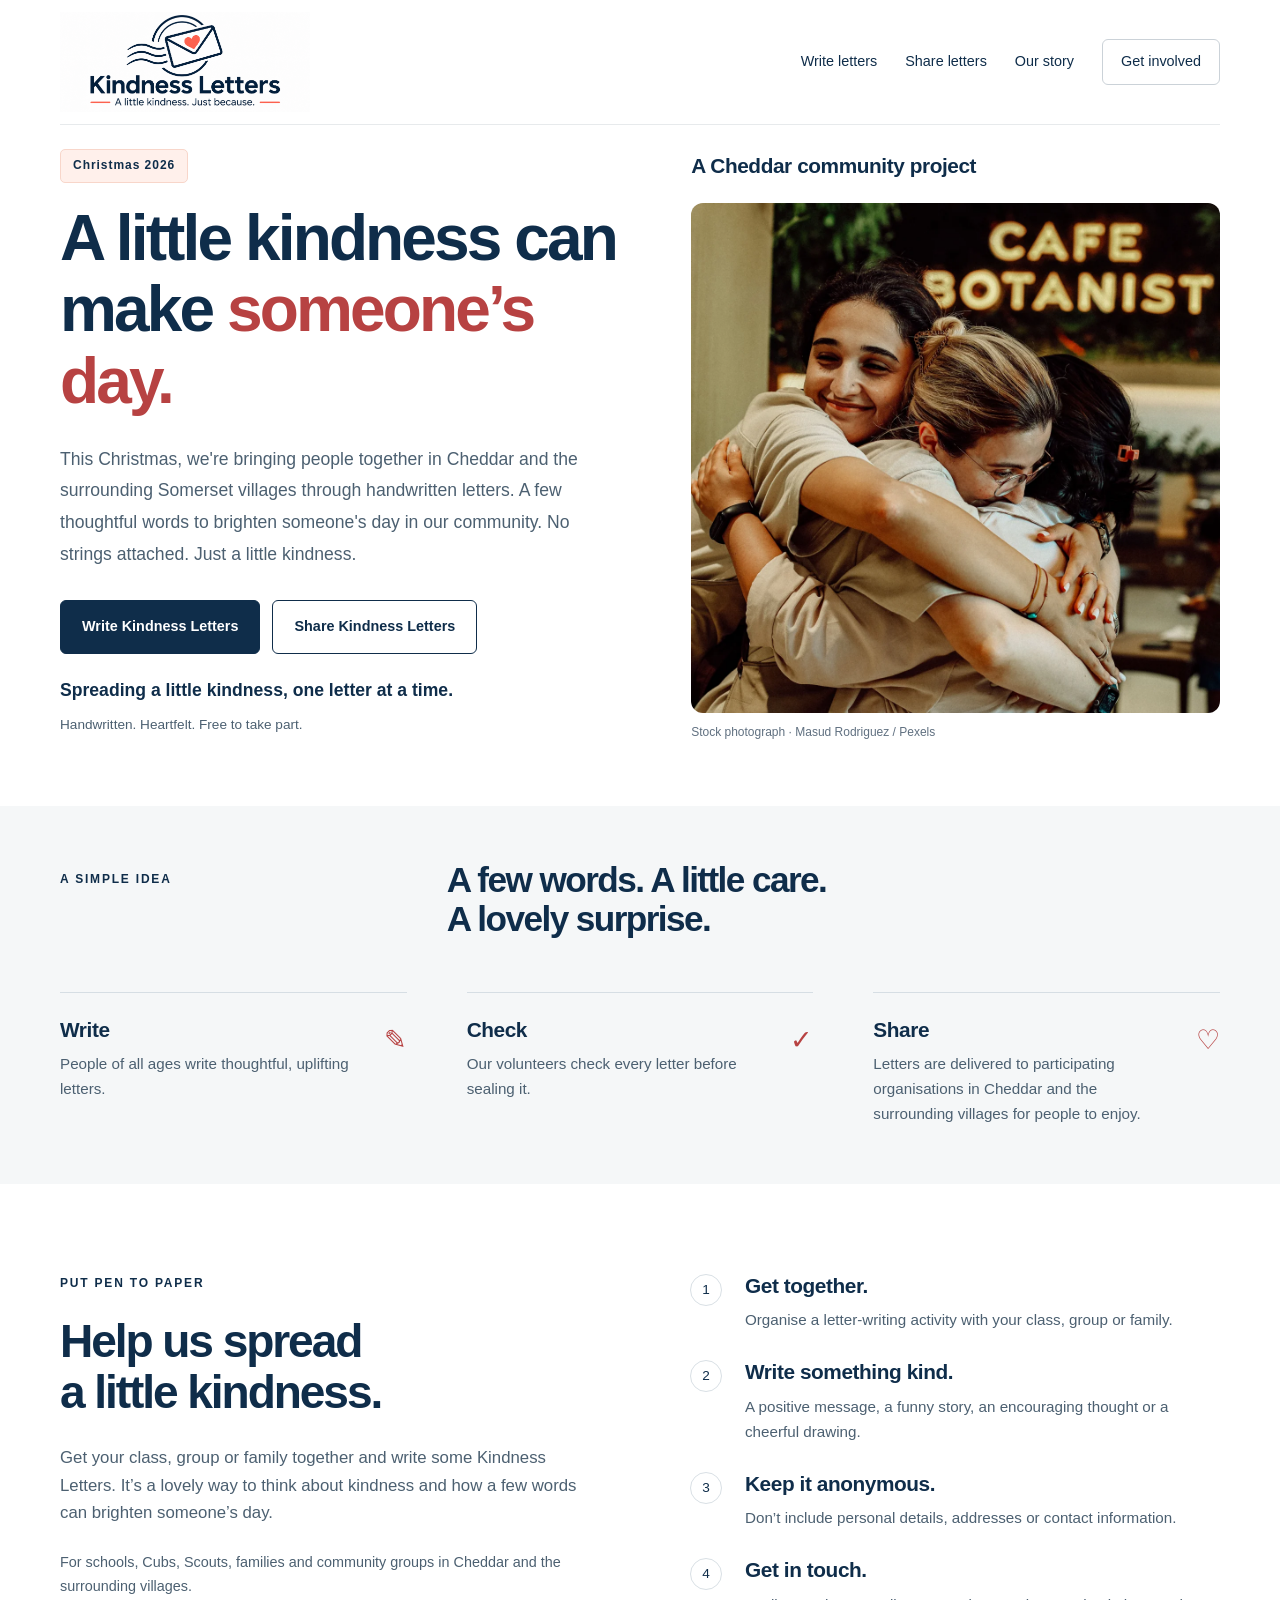
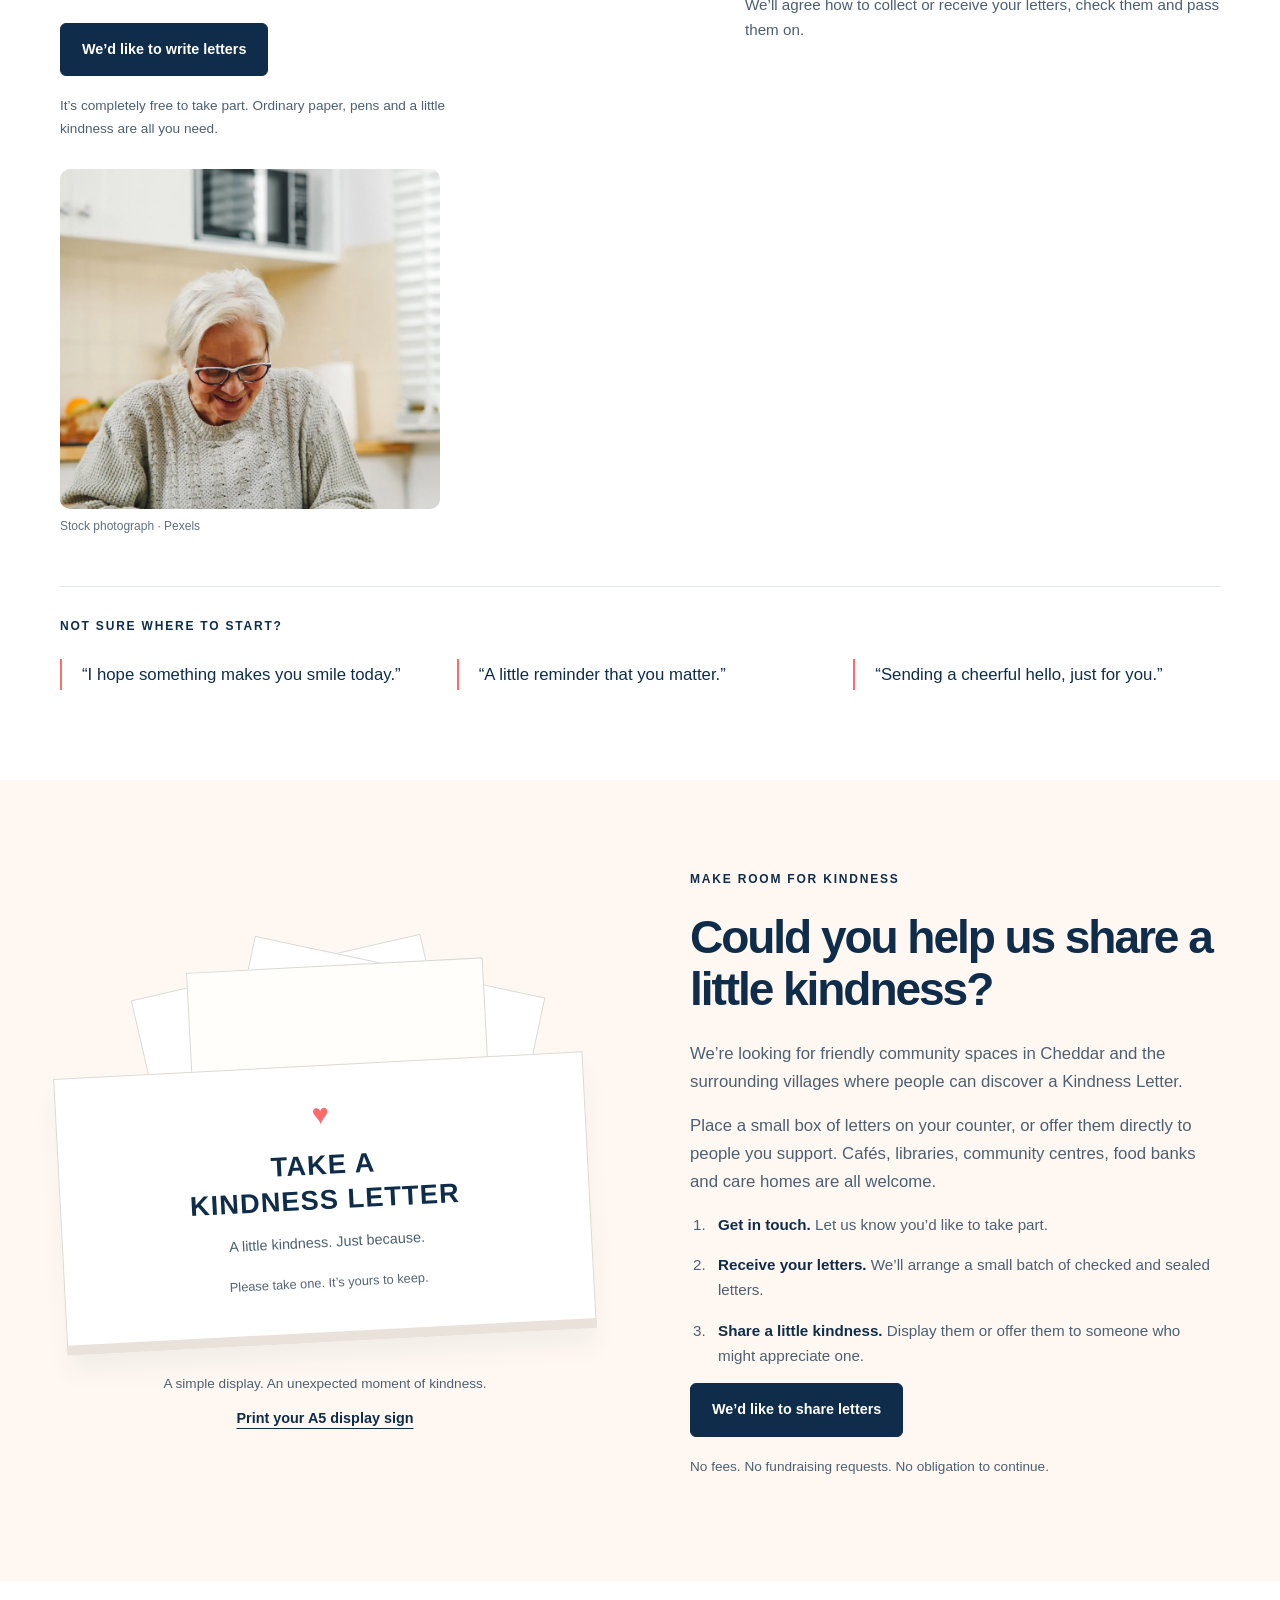
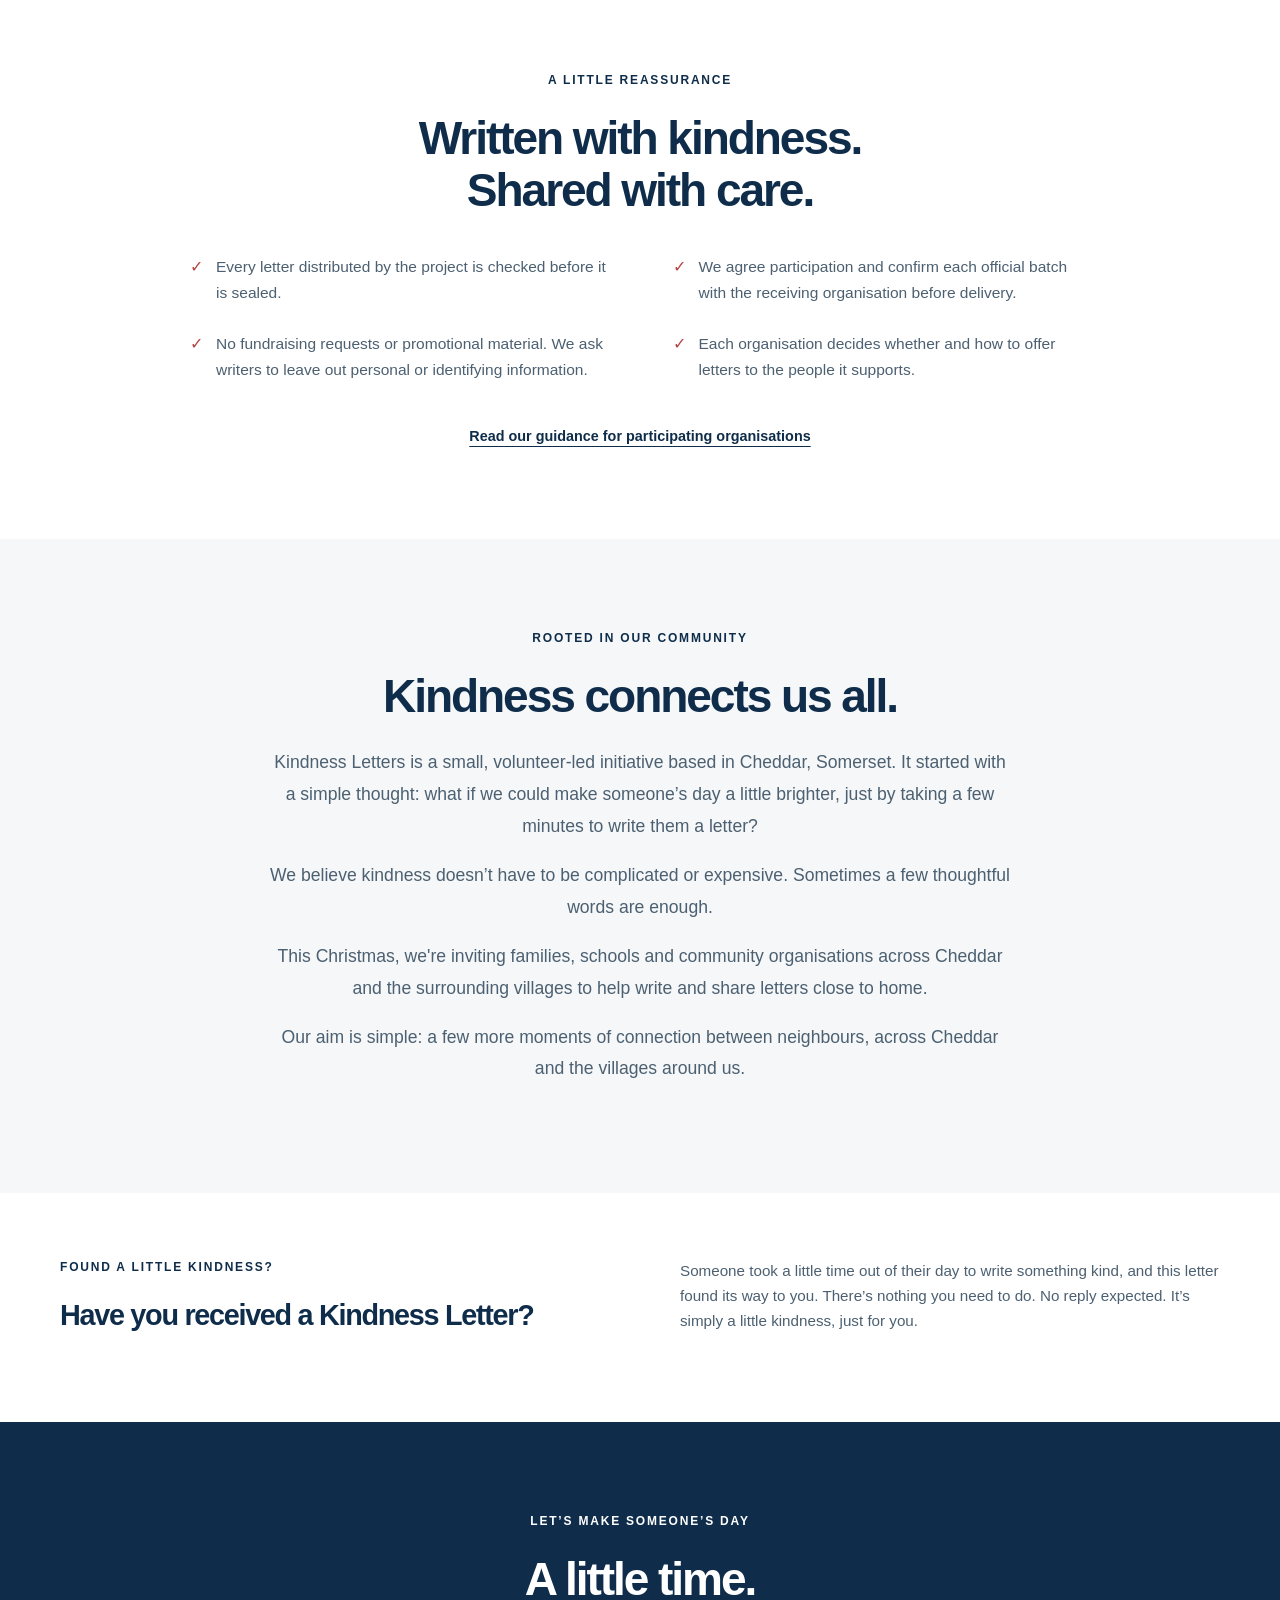
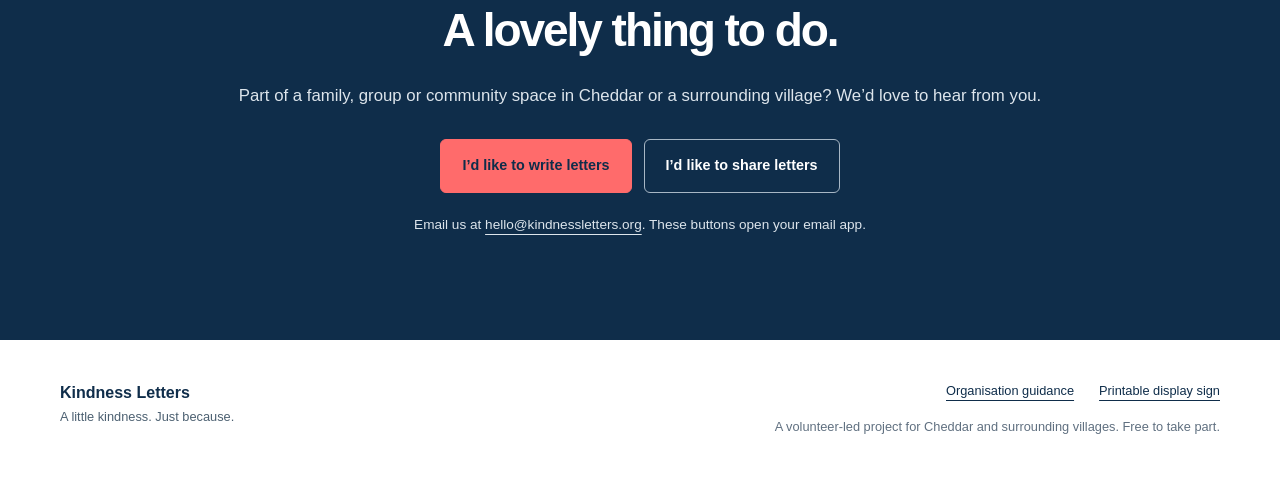
==== site/index.html @ 49fce053 "Use supplied photos and align community label above hero image" ====
<!doctype html><html lang="en-GB"><head><meta charset="utf-8"><meta name="viewport" content="width=device-width, initial-scale=1"><meta name="theme-color" content="#0F2D4A"><link rel="icon" href="assets/favicon.svg" type="image/svg+xml"><link rel="stylesheet" href="styles.css?v=20261121-photos"><script src="config.js?v=20261121-photos" defer></script><script src="app.js?v=20261121-photos" defer></script><title>Kindness Letters — Cheddar &amp; surrounding villages</title><meta name="description" content="A free, volunteer-led project sharing handwritten kindness in Cheddar, Somerset and surrounding villages. Help write or share letters in our community."><link rel="canonical" href="https://kindnessletters.org/"><meta property="og:title" content="Kindness Letters — Cheddar &amp; surrounding villages"><meta property="og:description" content="A little kindness in Cheddar and the surrounding Somerset villages. Help us write and share handwritten letters in our community."><meta property="og:type" content="website"><meta property="og:url" content="https://kindnessletters.org/"><meta name="twitter:card" content="summary"></head><body><a class="skip" href="#main">Skip to content</a><header class="header wrap"><a class="brand" href="index.html" aria-label="Kindness Letters home"><span class="brand-fallback" hidden>Kindness Letters<span>A little kindness. Just because.</span></span><img class="brand-logo" src="assets/kindness-letters-logo.png" width="1983" height="793" alt="Kindness Letters. A little kindness. Just because."></a><nav aria-label="Main navigation"><a href="index.html#write">Write letters</a><a href="index.html#offer">Share letters</a><a href="index.html#about">Our story</a><a class="nav-contact" href="index.html#contact">Get involved</a></nav></header>
<main id="main">
<section class="hero wrap"><div class="hero-labels"><span class="eyebrow campaign">Christmas 2026</span><p class="community-label">A Cheddar community project</p></div><div class="hero-copy"><h1 id="hero-title">A little kindness can make <span>someone’s day.</span></h1><p class="lead" id="hero-intro">This Christmas, we're bringing people together in Cheddar and the surrounding Somerset villages through handwritten letters. A few thoughtful words to brighten someone's day in our community. No strings attached. Just a little kindness.</p><div class="actions"><a class="button" href="#write">Write Kindness Letters</a><a class="button secondary" href="#offer">Share Kindness Letters</a></div><p class="hero-tagline">Spreading a little kindness, one letter at a time.</p><p class="small hero-note">Handwritten. Heartfelt. Free to take part.</p></div><figure class="hero-photo"><img src="assets/friends-hugging.webp" width="4413" height="5673" alt="Two friends sharing a hug outside a café." fetchpriority="high"><figcaption>Stock photograph · Masud Rodriguez / Pexels</figcaption></figure></section>
<section class="how"><div class="wrap"><div class="section-top"><span class="eyebrow">A SIMPLE IDEA</span><h2>A few words. A little care.<br>A lovely surprise.</h2></div><div class="steps"><article><span class="step-icon" aria-hidden="true">✎</span><h3>Write</h3><p>People of all ages write thoughtful, uplifting letters.</p></article><article><span class="step-icon" aria-hidden="true">✓</span><h3>Check</h3><p>Our volunteers check every letter before sealing it.</p></article><article><span class="step-icon" aria-hidden="true">♡</span><h3>Share</h3><p>Letters are delivered to participating organisations in Cheddar and the surrounding villages for people to enjoy.</p></article></div></div></section>
<section id="write" class="wrap split section"><div><span class="eyebrow">PUT PEN TO PAPER</span><h2>Help us spread<br>a little kindness.</h2><p>Get your class, group or family together and write some Kindness Letters. It’s a lovely way to think about kindness and how a few words can brighten someone’s day.</p><p class="audience">For schools, Cubs, Scouts, families and community groups in Cheddar and the surrounding villages.</p><a class="button" data-email="write" href="mailto:hello@kindnessletters.org?subject=We%27d%20like%20to%20write%20Kindness%20Letters">We’d like to write letters</a><p class="small">It’s completely free to take part. Ordinary paper, pens and a little kindness are all you need.</p><figure class="writing-photo"><img src="assets/writing-a-letter.webp" width="4293" height="6440" alt="An older woman smiling as she writes at a table." loading="lazy"><figcaption>Stock photograph · Pexels</figcaption></figure></div><div><ol class="instructions"><li><h3>Get together.</h3><p>Organise a letter-writing activity with your class, group or family.</p></li><li><h3>Write something kind.</h3><p>A positive message, a funny story, an encouraging thought or a cheerful drawing.</p></li><li><h3>Keep it anonymous.</h3><p>Don’t include personal details, addresses or contact information.</p></li><li><h3>Get in touch.</h3><p>We’ll agree how to collect or receive your letters, check them and pass them on.</p></li></ol></div><div class="examples"><span class="eyebrow">NOT SURE WHERE TO START?</span><div><blockquote>“I hope something makes you smile today.”</blockquote><blockquote>“A little reminder that you matter.”</blockquote><blockquote>“Sending a cheerful hello, just for you.”</blockquote></div></div></section>
<section id="offer" class="offer"><div class="wrap split section"><div class="display-scene"><div class="display-letters" aria-hidden="true"><i></i><i></i><i></i></div><div class="display-box"><span class="heart" aria-hidden="true">♥</span><strong>TAKE A<br>KINDNESS LETTER</strong><p>A little kindness. Just because.</p><small>Please take one. It’s yours to keep.</small></div><p class="small">A simple display. An unexpected moment of kindness.</p><a class="text-link" href="display-sign.html">Print your A5 display sign</a></div><div><span class="eyebrow">MAKE ROOM FOR KINDNESS</span><h2>Could you help us share a little kindness?</h2><p>We’re looking for friendly community spaces in Cheddar and the surrounding villages where people can discover a Kindness Letter.</p><p>Place a small box of letters on your counter, or offer them directly to people you support. Cafés, libraries, community centres, food banks and care homes are all welcome.</p><ol class="compact-list"><li><strong>Get in touch.</strong> Let us know you’d like to take part.</li><li><strong>Receive your letters.</strong> We’ll arrange a small batch of checked and sealed letters.</li><li><strong>Share a little kindness.</strong> Display them or offer them to someone who might appreciate one.</li></ol><a class="button" data-email="share" href="mailto:hello@kindnessletters.org?subject=We%27d%20like%20to%20share%20Kindness%20Letters">We’d like to share letters</a><p class="small">No fees. No fundraising requests. No obligation to continue.</p></div></div></section>
<section class="wrap section care"><span class="eyebrow">A LITTLE REASSURANCE</span><h2>Written with kindness.<br>Shared with care.</h2><div class="care-grid"><p>Every letter distributed by the project is checked before it is sealed.</p><p>We agree participation and confirm each official batch with the receiving organisation before delivery.</p><p>No fundraising requests or promotional material. We ask writers to leave out personal or identifying information.</p><p>Each organisation decides whether and how to offer letters to the people it supports.</p></div><a class="text-link" href="guidance.html">Read our guidance for participating organisations</a></section>
<section id="about" class="about"><div class="wrap section about-inner"><span class="eyebrow">ROOTED IN OUR COMMUNITY</span><h2>Kindness connects us all.</h2><p>Kindness Letters is a small, volunteer-led initiative based in Cheddar, Somerset. It started with a simple thought: what if we could make someone’s day a little brighter, just by taking a few minutes to write them a letter?</p><p>We believe kindness doesn’t have to be complicated or expensive. Sometimes a few thoughtful words are enough.</p><p id="about-season">This Christmas, we’re inviting families, schools and community organisations across Cheddar and the surrounding villages to help write and share letters close to home.</p><p>Our aim is simple: a few more moments of connection between neighbours, across Cheddar and the villages around us.</p></div></section>
<section class="wrap recipient" id="received"><div><span class="eyebrow">FOUND A LITTLE KINDNESS?</span><h2>Have you received a Kindness Letter?</h2></div><p>Someone took a little time out of their day to write something kind, and this letter found its way to you. There’s nothing you need to do. No reply expected. It’s simply a little kindness, just for you.</p></section>
<section id="contact" class="contact"><div class="wrap section"><span class="eyebrow">LET’S MAKE SOMEONE’S DAY</span><h2>A little time.<br>A lovely thing to do.</h2><p>Part of a family, group or community space in Cheddar or a surrounding village? We’d love to hear from you.</p><div class="actions"><a class="button coral" data-email="write" href="mailto:hello@kindnessletters.org?subject=We%27d%20like%20to%20write%20Kindness%20Letters">I’d like to write letters</a><a class="button light" data-email="share" href="mailto:hello@kindnessletters.org?subject=We%27d%20like%20to%20share%20Kindness%20Letters">I’d like to share letters</a></div><p id="contact-status" class="small" role="status">Email us at <a href="mailto:hello@kindnessletters.org">hello@kindnessletters.org</a>.</p></div></section>
</main><footer class="wrap footer"><div><strong>Kindness Letters</strong><p>A little kindness. Just because.</p></div><div><a href="guidance.html">Organisation guidance</a><a href="display-sign.html">Printable display sign</a><span>A volunteer-led project for Cheddar and surrounding villages. Free to take part.</span></div></footer></body></html>
---- site/styles.css ----
@font-face{font-family:Local;src:local("Inter")}*{box-sizing:border-box}html{scroll-behavior:smooth;scroll-padding-top:30px}body{margin:0;font-family:Local,Arial,Helvetica,sans-serif;color:#0f2d4a;background:#fff;line-height:1.65}h1,h2,h3,p{margin-top:0}h1,h2,h3{line-height:1.12;letter-spacing:-.045em}h1{font-size:clamp(2.8rem,5vw,4.6rem);font-weight:650;margin-bottom:26px}h1 span{color:#b74242}h2{font-size:clamp(2rem,3.6vw,3rem);font-weight:600;margin-bottom:25px}h3{font-size:1.3rem;letter-spacing:-.02em;margin-bottom:10px}p{color:#4c6071;font-size:1.05rem}a{color:inherit;text-underline-offset:5px}button,a{-webkit-tap-highlight-color:transparent}a:focus-visible,button:focus-visible{outline:3px solid #b74242;outline-offset:5px}.wrap{width:min(1160px,calc(100% - 64px));margin-inline:auto}.header{min-height:88px;display:flex;align-items:center;justify-content:space-between;gap:32px;border-bottom:1px solid #e7eaec}.brand{text-decoration:none}.brand-fallback{font-size:1.5rem;font-weight:750;letter-spacing:-.05em;display:block}.brand-fallback span{display:block;font-size:.75rem;letter-spacing:0;font-weight:400}.brand-logo{width:240px;height:auto;display:block}.brand-logo[hidden],[hidden]{display:none!important}nav{display:flex;align-items:center;gap:28px;font-size:.9rem}nav a{text-decoration:none}nav a:hover{text-decoration:underline}.nav-contact{border:1px solid #cbd2d8;padding:10px 18px;border-radius:6px}.hero{display:grid;grid-template-columns:1.08fr 1fr;gap:60px;padding-block:36px 56px;align-items:center}.eyebrow{display:block;font-size:.75rem;letter-spacing:.15em;font-weight:700;margin-bottom:22px}.campaign{display:inline-block;background:#fff0eb;border:1px solid #f8d6ca;padding:6px 12px;border-radius:5px;letter-spacing:.08em}.lead{font-size:1.1rem;line-height:1.8;max-width:530px}.actions{display:flex;gap:12px;flex-wrap:wrap;margin-top:30px}.button{display:inline-flex;justify-content:center;align-items:center;padding:15px 21px;border:1px solid #0f2d4a;border-radius:6px;background:#0f2d4a;color:white;text-decoration:none;font-size:.9rem;font-weight:600;line-height:1.5;transition:transform .2s,box-shadow .2s}.button:hover{transform:translateY(-2px);box-shadow:0 5px 15px #0f2d4a18}.button.secondary{background:white;color:#0f2d4a}.small{font-size:.85rem;line-height:1.7}.hero-note{margin-top:20px}.hero-art{height:440px;position:relative;background:#fff8f2;border-radius:50% 50% 8px 8px;display:flex;align-items:center;justify-content:center}.paper{position:absolute;z-index:2;top:20px;left:14%;width:75%;padding:36px 30px;background:#fff;transform:rotate(-6deg);box-shadow:0 8px 35px #0f2d4a13;border:1px solid #eee8e3}.paper-label{font-size:.65rem;letter-spacing:.13em;color:#607080}.paper p{color:#0f2d4a;font-size:1.28rem;line-height:1.6;margin:22px 0}.paper small{font-size:.7rem;color:#607080;display:block}.heart{color:#ff6b6b;font-size:1.8rem}.envelope{position:absolute;bottom:42px;left:10%;width:82%;height:190px;background:#f2e1d1;box-shadow:0 14px 30px #0f2d4a13;z-index:3;clip-path:polygon(0 0,50% 42%,100% 0,100% 100%,0 100%);transform:rotate(-6deg);border-radius:3px}.art-caption{position:absolute;bottom:0;font-size:.8rem;color:#657384}.how{background:#f5f7f8;padding:54px 0 58px}.section-top{display:grid;grid-template-columns:1fr 2fr;align-items:start}.section-top .eyebrow{padding-top:10px}.section-top h2{font-size:2.2rem}.steps{display:grid;grid-template-columns:repeat(3,1fr);gap:60px;margin-top:28px}.steps article{border-top:1px solid #d6dee4;padding-top:25px}.step-icon{font-size:1.7rem;display:inline-block;float:right;color:#b74242}.steps p{max-width:290px;font-size:.95rem;margin-bottom:0}.section{padding-block:90px}.split{display:grid;grid-template-columns:1fr 1fr;column-gap:100px;row-gap:50px}.audience{font-size:.9rem;margin:24px 0}.split .small{max-width:400px;margin-top:18px}.instructions{list-style:none;padding:0;margin:0;counter-reset:step}.instructions li{counter-increment:step;position:relative;padding-left:55px;margin:0 0 28px}.instructions li:before{content:counter(step);position:absolute;left:0;top:0;border:1px solid #d9e0e5;width:30px;height:30px;border-radius:50%;text-align:center;font-size:.85rem;line-height:30px}.instructions p{font-size:.95rem}.examples{grid-column:1/-1;border-top:1px solid #e1e6e9;padding-top:30px}.examples>div{display:grid;grid-template-columns:repeat(3,1fr);gap:30px}.examples blockquote{margin:0;padding:2px 20px;border-left:2px solid #ff6b6b;font-size:1.05rem}.offer{background:#fff8f2}.offer .split{align-items:center}.compact-list{padding-left:20px;color:#4c6071;font-size:.95rem}.compact-list li{padding-left:8px;margin-bottom:15px}.compact-list strong{color:#0f2d4a}.display-scene{text-align:center;position:relative;padding-top:90px}.display-letters{position:relative;height:45px;width:85%;margin:auto}.display-letters i{position:absolute;width:66%;height:160px;background:white;border:1px solid #d9d9d6;left:10%;bottom:-60px;transform:rotate(-13deg)}.display-letters i:nth-child(2){left:30%;transform:rotate(12deg)}.display-letters i:nth-child(3){left:20%;transform:rotate(-3deg);background:#fffefa}.display-box{position:relative;z-index:1;background:#fff;border:1px solid #ddd9d3;border-bottom:10px solid #e9e2da;padding:25px 20px 36px;box-shadow:0 18px 25px #0f2d4a0c;transform:rotate(-3deg)}.display-box strong{display:block;letter-spacing:.04em;font-size:1.7rem;line-height:1.3;margin:8px 0 14px}.display-box p{font-size:.9rem}.display-box small{font-size:.8rem;color:#536575}.display-scene>.small{margin:30px auto 10px}.text-link{font-size:.9rem;font-weight:600}.care{text-align:center}.care-grid{text-align:left;display:grid;grid-template-columns:1fr 1fr;gap:10px 65px;max-width:900px;margin:38px auto 25px}.care-grid p{padding-left:26px;position:relative;font-size:.97rem}.care-grid p:before{content:'✓';position:absolute;left:0;color:#b74242}.about{background:#f5f7f8}.about-inner{max-width:740px;text-align:center}.about-inner p{font-size:1.1rem;line-height:1.8}.recipient{display:grid;grid-template-columns:1fr 1fr;gap:80px;padding-block:65px}.recipient h2{font-size:1.8rem}.recipient p{font-size:.95rem}.contact{background:#0f2d4a;color:#fff;text-align:center}.contact p{color:#dde5ec}.contact .actions{justify-content:center}.button.coral{background:#ff6b6b;color:#0f2d4a;border-color:#ff6b6b}.button.light{background:transparent;border-color:#a8b7c5}.contact .small{margin-top:20px}.footer{display:flex;justify-content:space-between;gap:32px;padding-block:40px}.footer p,.footer a,.footer span{font-size:.8rem}.footer>div:last-child{display:flex;flex-wrap:wrap;justify-content:flex-end;gap:12px 25px;max-width:470px}.footer span{width:100%;text-align:right;color:#607080}.skip{position:fixed;top:-100px;left:20px;background:white;padding:15px;z-index:20}.skip:focus{top:10px}.document{max-width:780px;padding-block:65px}.document h1{font-size:3rem}.document h2{font-size:1.6rem;margin-top:35px}.document li{margin-bottom:12px;color:#4c6071}.logo-notice{font-size:.75rem;color:#607080}.recipient-mode .hero-art{display:none}.recipient-mode .hero{grid-template-columns:1fr;max-width:900px;text-align:center}.recipient-mode .hero .lead{max-width:none}.recipient-mode .hero .actions{justify-content:center}@media(max-width:850px){.wrap{width:calc(100% - 40px)}.header{flex-wrap:wrap;padding-block:20px;gap:20px}nav{gap:20px;flex-wrap:wrap}.hero{gap:24px;padding-block:28px 40px;grid-template-columns:1fr}.hero-copy{max-width:650px}.hero-art{height:410px;width:min(460px,100%);margin:15px auto}.split{gap:45px;grid-template-columns:1fr}.section{padding-block:60px}.steps{gap:25px}.section-top{grid-template-columns:1fr}.examples>div{grid-template-columns:1fr;gap:20px}.display-scene{max-width:440px;margin:auto;width:100%;grid-row:2}.recipient{gap:25px;grid-template-columns:1fr}.care-grid{gap:10px 30px}.footer{flex-direction:column}.footer>div:last-child{justify-content:flex-start}.footer span{text-align:left}}@media(max-width:500px){nav{gap:16px;font-size:.82rem}.nav-contact{padding:7px 10px}.brand-fallback{font-size:1.4rem}.header{gap:18px}h1{font-size:2.9rem}.hero{padding-top:24px}.hero-art{height:390px}.paper{padding:26px 22px}.paper p{font-size:1.15rem}.steps{grid-template-columns:1fr;gap:25px}.steps p{max-width:none}.care-grid{grid-template-columns:1fr}.actions{flex-direction:column}.button{width:100%}.section-top h2{font-size:2rem}}@media(prefers-reduced-motion:reduce){html{scroll-behavior:auto}*{transition:none!important}}

/* Photo trial: retain the letter artwork when the external image cannot load. */
.hero-copy>.eyebrow{margin-bottom:16px}.hero-photo{margin:0;min-width:0}.hero-photo img{display:block;width:100%;height:440px;object-fit:cover;object-position:50% 45%;border-radius:12px}.hero-photo figcaption{font-size:.75rem;color:#607080;line-height:1.6;margin-top:10px}.recipient-mode .hero-photo{display:none}@media(max-width:850px){.hero-photo{width:100%;max-width:650px;margin-inline:auto}.hero-photo img{height:auto;aspect-ratio:4/3}}@media(max-width:500px){.header{padding-block:16px}.hero-photo img{aspect-ratio:1/1}}

.header{padding-block:12px}.header .brand-logo{width:250px;max-width:100%;height:auto}.community-heading{margin-bottom:22px;padding-left:16px;border-left:3px solid #ff6b6b}.community-heading p{font-size:clamp(1.4rem,2.4vw,1.85rem);line-height:1.25;letter-spacing:-.025em;font-weight:700;color:#0f2d4a;margin-bottom:6px}.community-heading span{display:block;font-size:1rem;line-height:1.5;color:#4c6071}.hero-tagline{font-size:1.1rem;font-weight:600;color:#0f2d4a;margin:22px 0 0}.hero-tagline+.hero-note{margin-top:8px}.hero{padding-top:24px}.sign .brand-logo{height:auto}@media(max-width:500px){.header .brand-logo{width:220px}.community-heading{margin-bottom:18px}}

/* Shared label row aligns the campaign and community label; content starts together. */
.hero{grid-template-columns:1.08fr 1fr;align-items:start;column-gap:60px;row-gap:20px}
.hero-labels{grid-column:1/-1;display:grid;grid-template-columns:1.08fr 1fr;column-gap:60px;align-items:center}
.hero-labels .campaign{justify-self:start;margin:0}
.community-label{margin:0;color:#0f2d4a;font-size:1.3rem;line-height:1.4;font-weight:650;letter-spacing:-.02em}
.hero-photo{width:100%;margin:0;max-width:none}
.hero-photo img{height:510px;object-fit:cover;object-position:50% 40%}
.writing-photo{margin:28px 0 0;max-width:380px}
.writing-photo img{display:block;width:100%;height:340px;object-fit:cover;object-position:50% 55%;border-radius:10px}
.writing-photo figcaption{font-size:.75rem;line-height:1.6;color:#607080;margin-top:8px}
.recipient-mode .hero-labels{display:block}.recipient-mode .hero-photo{display:none}
@media(max-width:850px){.hero{grid-template-columns:1fr;gap:24px}.hero-labels{display:flex;flex-wrap:wrap;justify-content:space-between;gap:14px}.community-label{font-size:1.1rem}.hero-photo img{height:auto;max-height:560px;aspect-ratio:4/3;object-position:50% 40%}.writing-photo{max-width:480px}.writing-photo img{height:360px}}
@media(max-width:500px){.hero-photo img{aspect-ratio:1/1}.hero-labels{gap:12px}.writing-photo img{height:320px}}
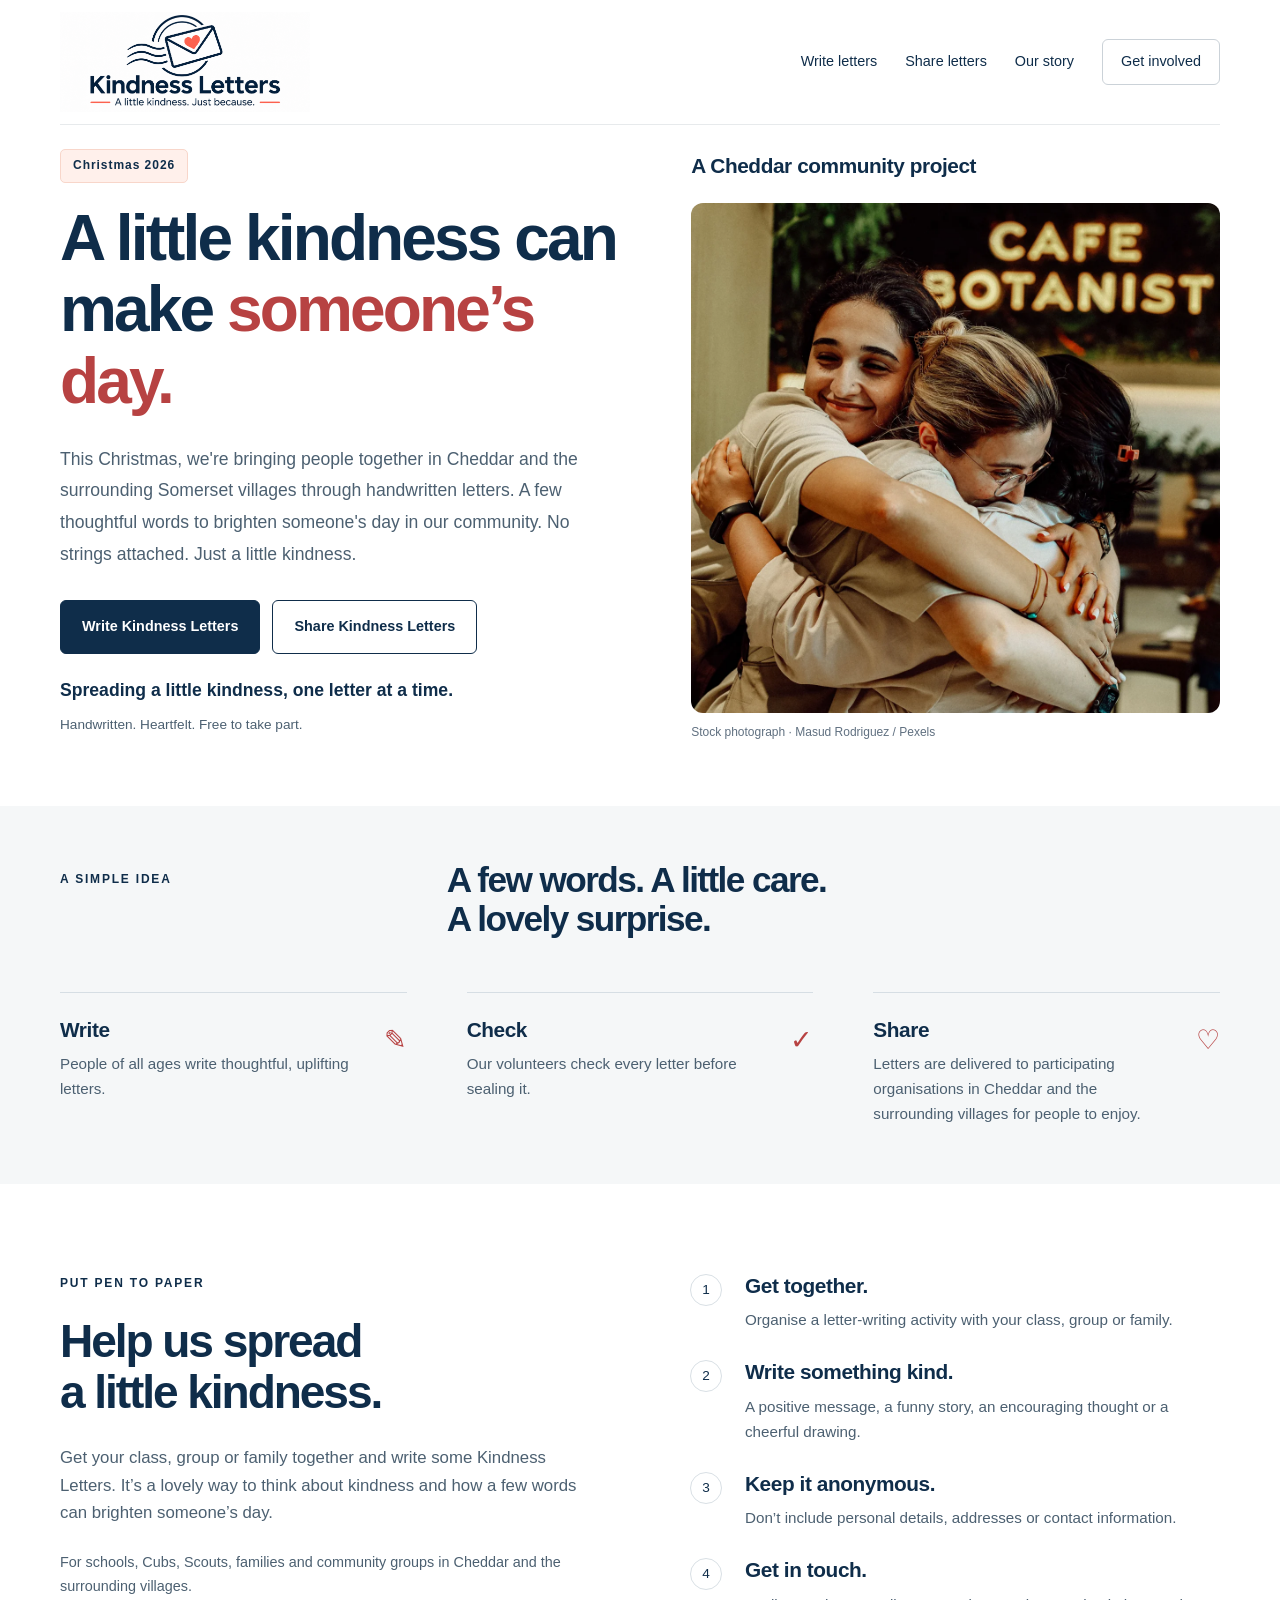
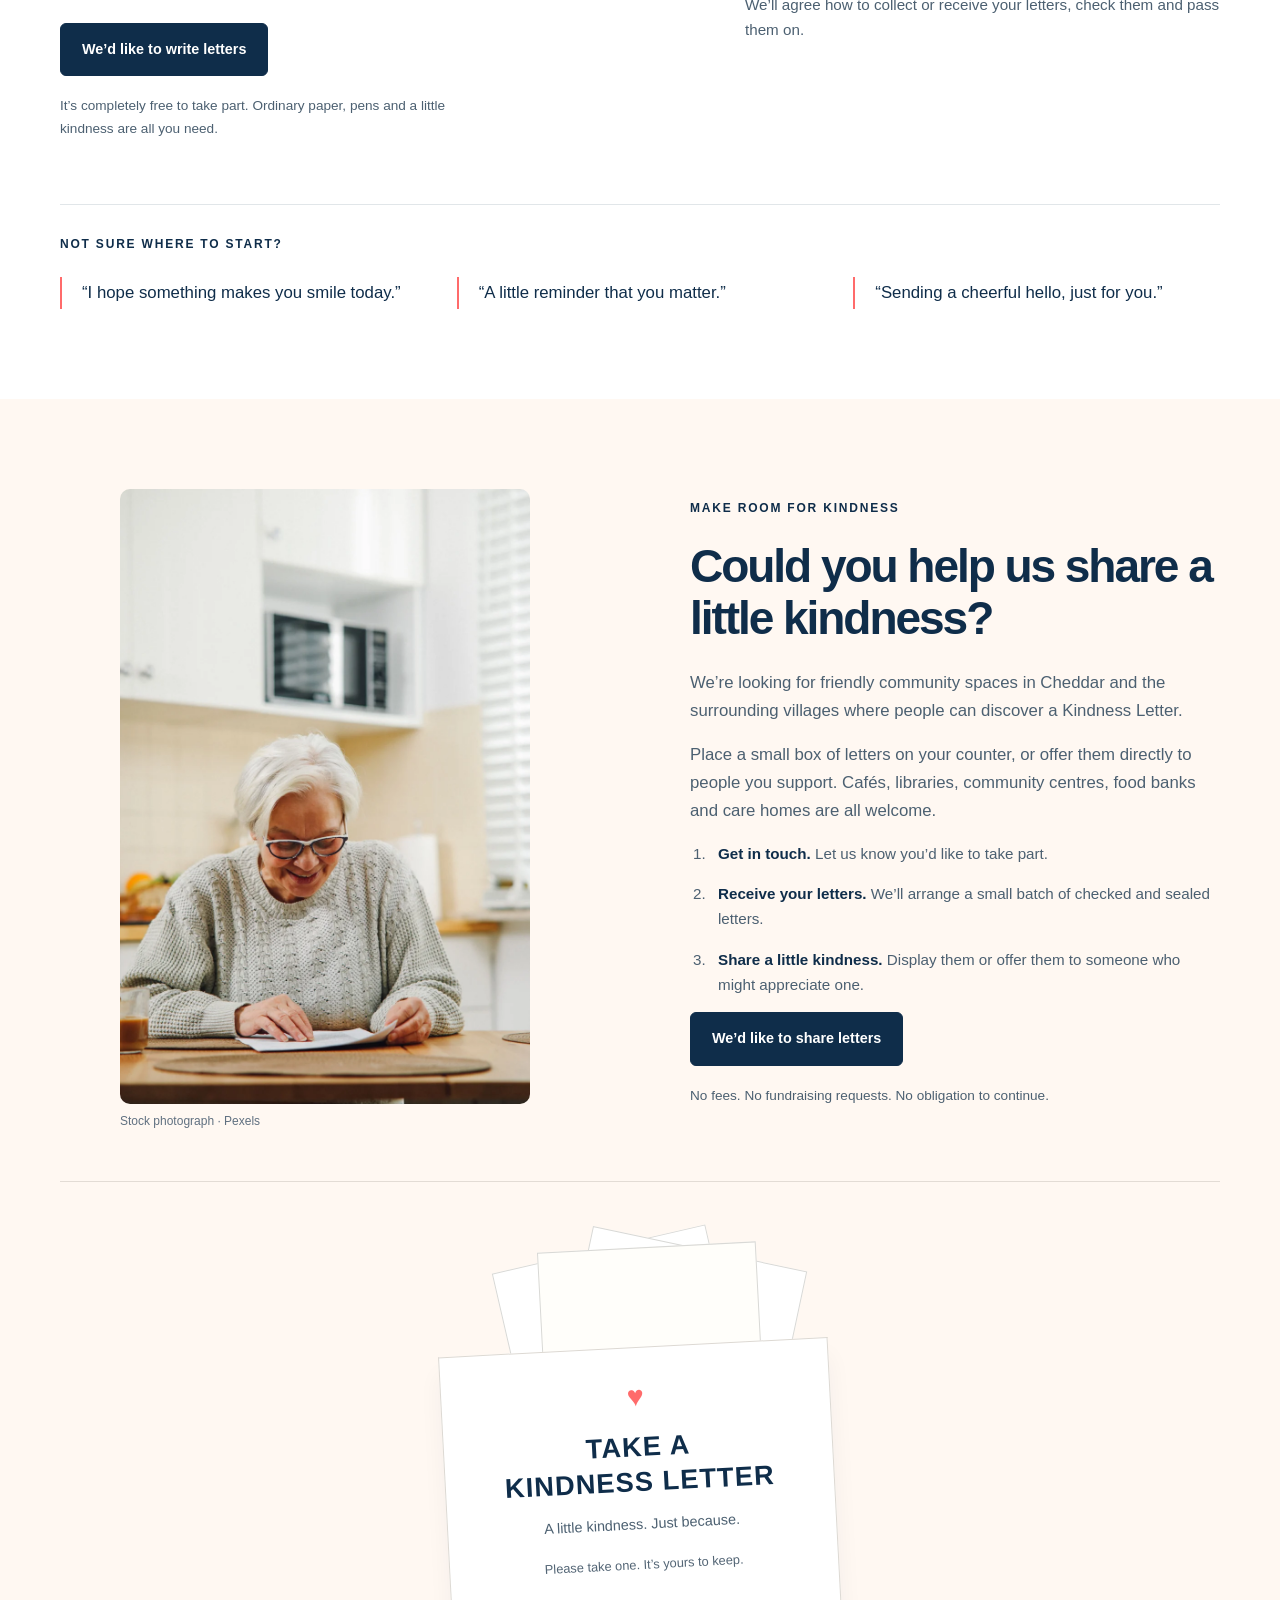
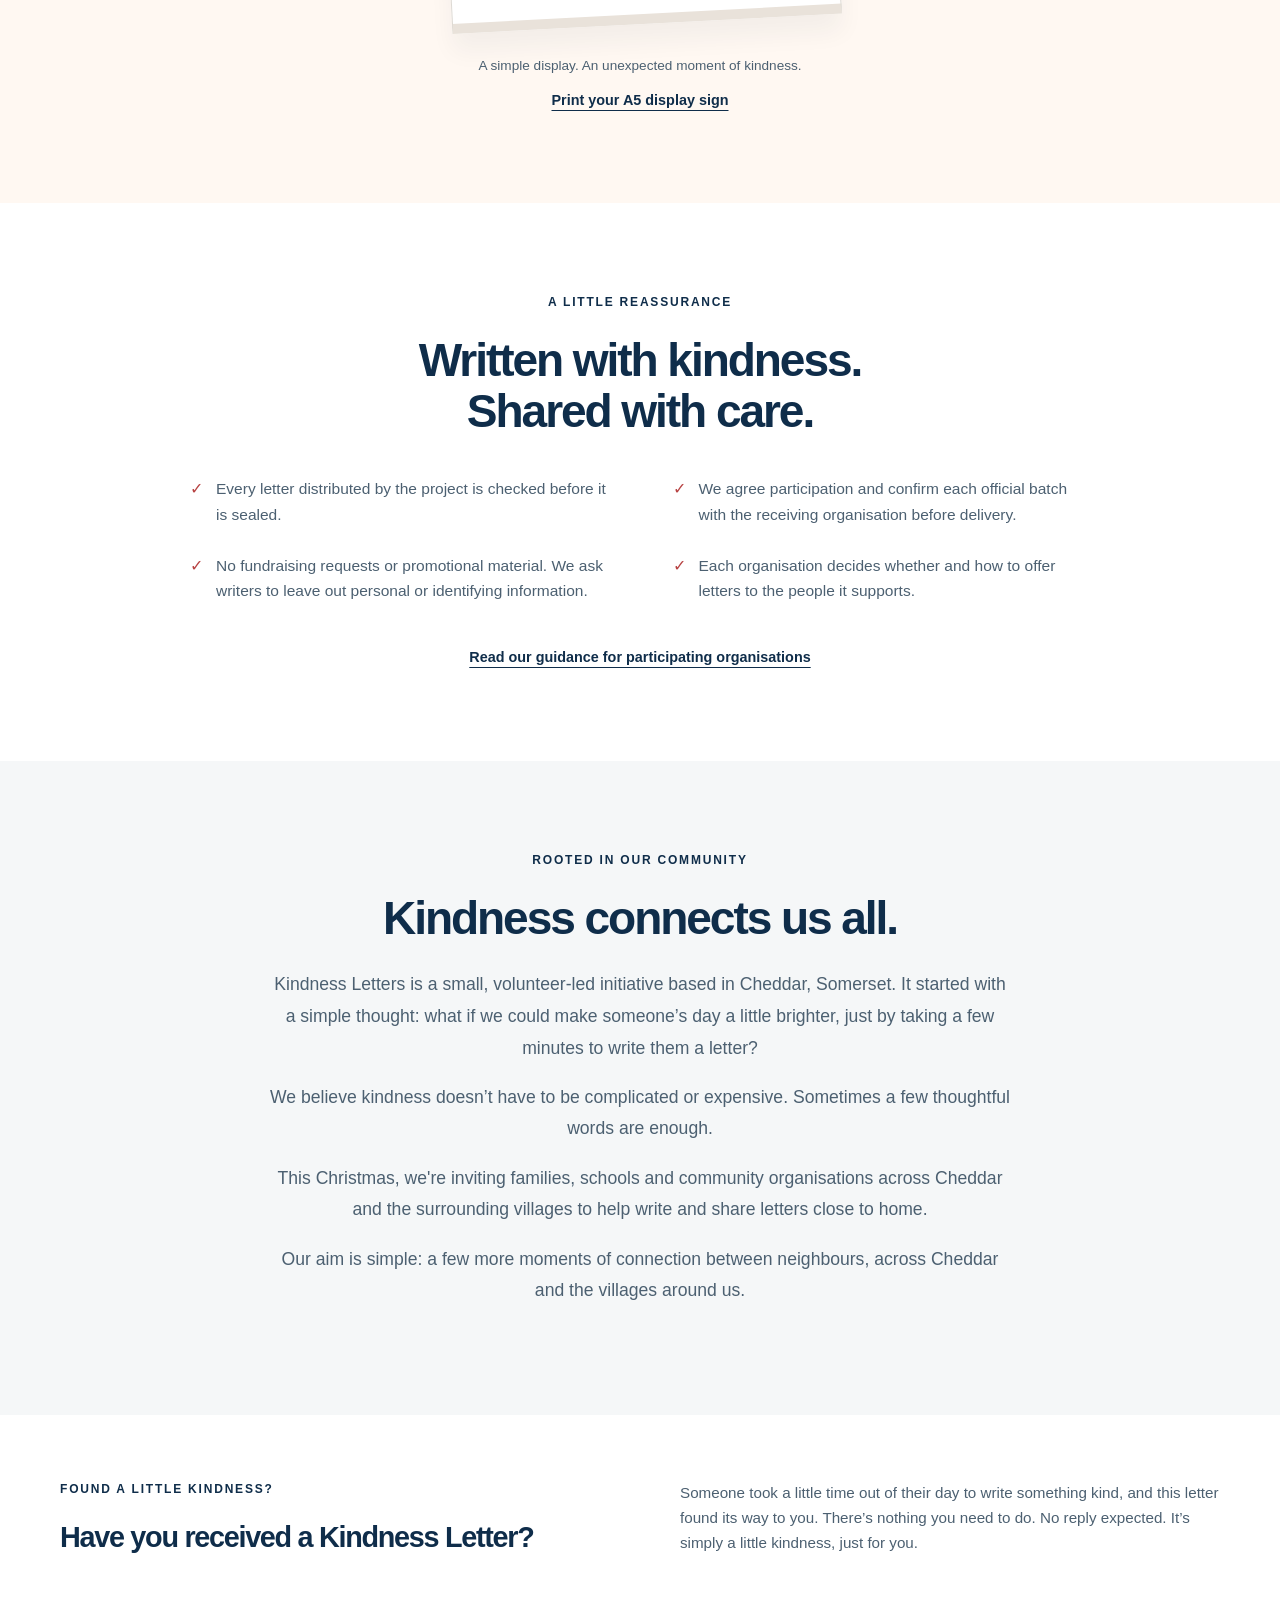
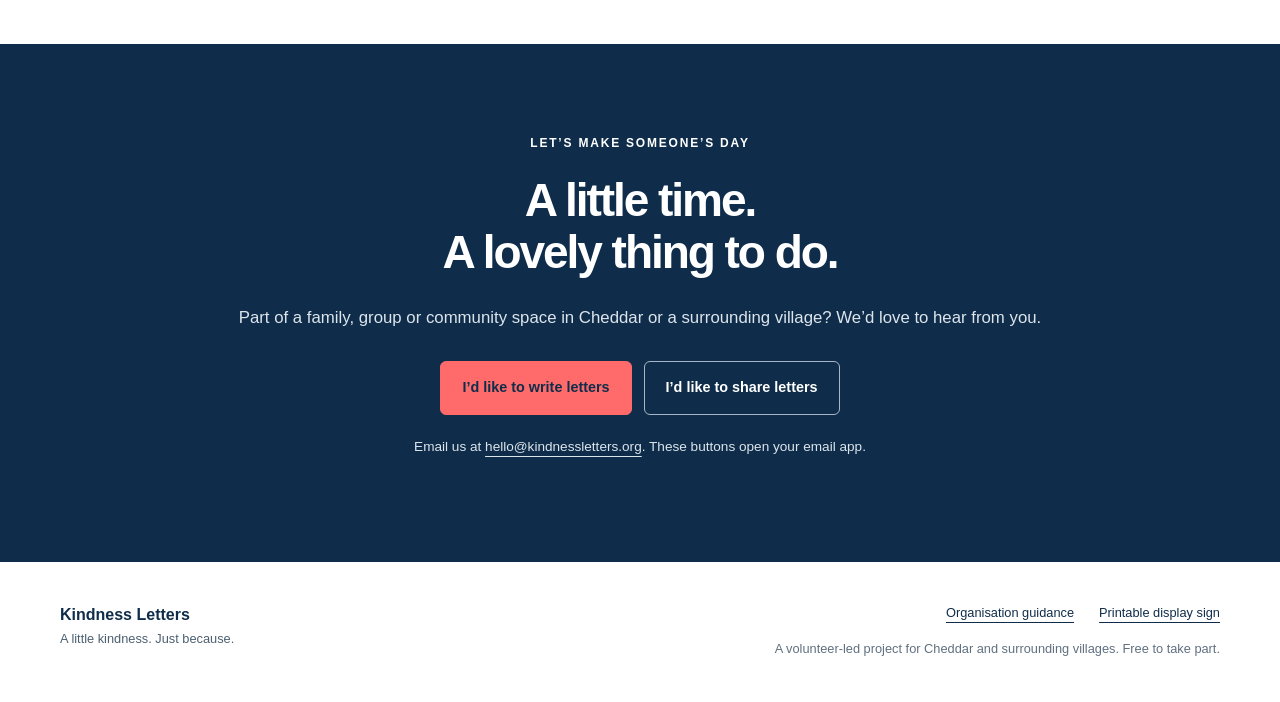
==== commit 077a8c70: "Move uncropped letter photo beside the sharing invitation" ====
--- a/site/index.html
+++ b/site/index.html
@@ -1,9 +1,9 @@
-<!doctype html><html lang="en-GB"><head><meta charset="utf-8"><meta name="viewport" content="width=device-width, initial-scale=1"><meta name="theme-color" content="#0F2D4A"><link rel="icon" href="assets/favicon.svg" type="image/svg+xml"><link rel="stylesheet" href="styles.css?v=20261121-photos"><script src="config.js?v=20261121-photos" defer></script><script src="app.js?v=20261121-photos" defer></script><title>Kindness Letters — Cheddar &amp; surrounding villages</title><meta name="description" content="A free, volunteer-led project sharing handwritten kindness in Cheddar, Somerset and surrounding villages. Help write or share letters in our community."><link rel="canonical" href="https://kindnessletters.org/"><meta property="og:title" content="Kindness Letters — Cheddar &amp; surrounding villages"><meta property="og:description" content="A little kindness in Cheddar and the surrounding Somerset villages. Help us write and share handwritten letters in our community."><meta property="og:type" content="website"><meta property="og:url" content="https://kindnessletters.org/"><meta name="twitter:card" content="summary"></head><body><a class="skip" href="#main">Skip to content</a><header class="header wrap"><a class="brand" href="index.html" aria-label="Kindness Letters home"><span class="brand-fallback" hidden>Kindness Letters<span>A little kindness. Just because.</span></span><img class="brand-logo" src="assets/kindness-letters-logo.png" width="1983" height="793" alt="Kindness Letters. A little kindness. Just because."></a><nav aria-label="Main navigation"><a href="index.html#write">Write letters</a><a href="index.html#offer">Share letters</a><a href="index.html#about">Our story</a><a class="nav-contact" href="index.html#contact">Get involved</a></nav></header>
+<!doctype html><html lang="en-GB"><head><meta charset="utf-8"><meta name="viewport" content="width=device-width, initial-scale=1"><meta name="theme-color" content="#0F2D4A"><link rel="icon" href="assets/favicon.svg" type="image/svg+xml"><link rel="stylesheet" href="styles.css?v=20261121-sharing"><script src="config.js?v=20261121-photos" defer></script><script src="app.js?v=20261121-photos" defer></script><title>Kindness Letters — Cheddar &amp; surrounding villages</title><meta name="description" content="A free, volunteer-led project sharing handwritten kindness in Cheddar, Somerset and surrounding villages. Help write or share letters in our community."><link rel="canonical" href="https://kindnessletters.org/"><meta property="og:title" content="Kindness Letters — Cheddar &amp; surrounding villages"><meta property="og:description" content="A little kindness in Cheddar and the surrounding Somerset villages. Help us write and share handwritten letters in our community."><meta property="og:type" content="website"><meta property="og:url" content="https://kindnessletters.org/"><meta name="twitter:card" content="summary"></head><body><a class="skip" href="#main">Skip to content</a><header class="header wrap"><a class="brand" href="index.html" aria-label="Kindness Letters home"><span class="brand-fallback" hidden>Kindness Letters<span>A little kindness. Just because.</span></span><img class="brand-logo" src="assets/kindness-letters-logo.png" width="1983" height="793" alt="Kindness Letters. A little kindness. Just because."></a><nav aria-label="Main navigation"><a href="index.html#write">Write letters</a><a href="index.html#offer">Share letters</a><a href="index.html#about">Our story</a><a class="nav-contact" href="index.html#contact">Get involved</a></nav></header>
 <main id="main">
 <section class="hero wrap"><div class="hero-labels"><span class="eyebrow campaign">Christmas 2026</span><p class="community-label">A Cheddar community project</p></div><div class="hero-copy"><h1 id="hero-title">A little kindness can make <span>someone’s day.</span></h1><p class="lead" id="hero-intro">This Christmas, we're bringing people together in Cheddar and the surrounding Somerset villages through handwritten letters. A few thoughtful words to brighten someone's day in our community. No strings attached. Just a little kindness.</p><div class="actions"><a class="button" href="#write">Write Kindness Letters</a><a class="button secondary" href="#offer">Share Kindness Letters</a></div><p class="hero-tagline">Spreading a little kindness, one letter at a time.</p><p class="small hero-note">Handwritten. Heartfelt. Free to take part.</p></div><figure class="hero-photo"><img src="assets/friends-hugging.webp" width="4413" height="5673" alt="Two friends sharing a hug outside a café." fetchpriority="high"><figcaption>Stock photograph · Masud Rodriguez / Pexels</figcaption></figure></section>
 <section class="how"><div class="wrap"><div class="section-top"><span class="eyebrow">A SIMPLE IDEA</span><h2>A few words. A little care.<br>A lovely surprise.</h2></div><div class="steps"><article><span class="step-icon" aria-hidden="true">✎</span><h3>Write</h3><p>People of all ages write thoughtful, uplifting letters.</p></article><article><span class="step-icon" aria-hidden="true">✓</span><h3>Check</h3><p>Our volunteers check every letter before sealing it.</p></article><article><span class="step-icon" aria-hidden="true">♡</span><h3>Share</h3><p>Letters are delivered to participating organisations in Cheddar and the surrounding villages for people to enjoy.</p></article></div></div></section>
-<section id="write" class="wrap split section"><div><span class="eyebrow">PUT PEN TO PAPER</span><h2>Help us spread<br>a little kindness.</h2><p>Get your class, group or family together and write some Kindness Letters. It’s a lovely way to think about kindness and how a few words can brighten someone’s day.</p><p class="audience">For schools, Cubs, Scouts, families and community groups in Cheddar and the surrounding villages.</p><a class="button" data-email="write" href="mailto:hello@kindnessletters.org?subject=We%27d%20like%20to%20write%20Kindness%20Letters">We’d like to write letters</a><p class="small">It’s completely free to take part. Ordinary paper, pens and a little kindness are all you need.</p><figure class="writing-photo"><img src="assets/writing-a-letter.webp" width="4293" height="6440" alt="An older woman smiling as she writes at a table." loading="lazy"><figcaption>Stock photograph · Pexels</figcaption></figure></div><div><ol class="instructions"><li><h3>Get together.</h3><p>Organise a letter-writing activity with your class, group or family.</p></li><li><h3>Write something kind.</h3><p>A positive message, a funny story, an encouraging thought or a cheerful drawing.</p></li><li><h3>Keep it anonymous.</h3><p>Don’t include personal details, addresses or contact information.</p></li><li><h3>Get in touch.</h3><p>We’ll agree how to collect or receive your letters, check them and pass them on.</p></li></ol></div><div class="examples"><span class="eyebrow">NOT SURE WHERE TO START?</span><div><blockquote>“I hope something makes you smile today.”</blockquote><blockquote>“A little reminder that you matter.”</blockquote><blockquote>“Sending a cheerful hello, just for you.”</blockquote></div></div></section>
-<section id="offer" class="offer"><div class="wrap split section"><div class="display-scene"><div class="display-letters" aria-hidden="true"><i></i><i></i><i></i></div><div class="display-box"><span class="heart" aria-hidden="true">♥</span><strong>TAKE A<br>KINDNESS LETTER</strong><p>A little kindness. Just because.</p><small>Please take one. It’s yours to keep.</small></div><p class="small">A simple display. An unexpected moment of kindness.</p><a class="text-link" href="display-sign.html">Print your A5 display sign</a></div><div><span class="eyebrow">MAKE ROOM FOR KINDNESS</span><h2>Could you help us share a little kindness?</h2><p>We’re looking for friendly community spaces in Cheddar and the surrounding villages where people can discover a Kindness Letter.</p><p>Place a small box of letters on your counter, or offer them directly to people you support. Cafés, libraries, community centres, food banks and care homes are all welcome.</p><ol class="compact-list"><li><strong>Get in touch.</strong> Let us know you’d like to take part.</li><li><strong>Receive your letters.</strong> We’ll arrange a small batch of checked and sealed letters.</li><li><strong>Share a little kindness.</strong> Display them or offer them to someone who might appreciate one.</li></ol><a class="button" data-email="share" href="mailto:hello@kindnessletters.org?subject=We%27d%20like%20to%20share%20Kindness%20Letters">We’d like to share letters</a><p class="small">No fees. No fundraising requests. No obligation to continue.</p></div></div></section>
+<section id="write" class="wrap split section"><div><span class="eyebrow">PUT PEN TO PAPER</span><h2>Help us spread<br>a little kindness.</h2><p>Get your class, group or family together and write some Kindness Letters. It’s a lovely way to think about kindness and how a few words can brighten someone’s day.</p><p class="audience">For schools, Cubs, Scouts, families and community groups in Cheddar and the surrounding villages.</p><a class="button" data-email="write" href="mailto:hello@kindnessletters.org?subject=We%27d%20like%20to%20write%20Kindness%20Letters">We’d like to write letters</a><p class="small">It’s completely free to take part. Ordinary paper, pens and a little kindness are all you need.</p></div><div><ol class="instructions"><li><h3>Get together.</h3><p>Organise a letter-writing activity with your class, group or family.</p></li><li><h3>Write something kind.</h3><p>A positive message, a funny story, an encouraging thought or a cheerful drawing.</p></li><li><h3>Keep it anonymous.</h3><p>Don’t include personal details, addresses or contact information.</p></li><li><h3>Get in touch.</h3><p>We’ll agree how to collect or receive your letters, check them and pass them on.</p></li></ol></div><div class="examples"><span class="eyebrow">NOT SURE WHERE TO START?</span><div><blockquote>“I hope something makes you smile today.”</blockquote><blockquote>“A little reminder that you matter.”</blockquote><blockquote>“Sending a cheerful hello, just for you.”</blockquote></div></div></section>
+<section id="offer" class="offer"><div class="wrap split section"><figure class="sharing-photo"><img src="assets/writing-a-letter.webp" width="4293" height="6440" alt="An older woman smiling as she reads a letter at a table." loading="lazy"><figcaption>Stock photograph · Pexels</figcaption></figure><div><span class="eyebrow">MAKE ROOM FOR KINDNESS</span><h2>Could you help us share a little kindness?</h2><p>We’re looking for friendly community spaces in Cheddar and the surrounding villages where people can discover a Kindness Letter.</p><p>Place a small box of letters on your counter, or offer them directly to people you support. Cafés, libraries, community centres, food banks and care homes are all welcome.</p><ol class="compact-list"><li><strong>Get in touch.</strong> Let us know you’d like to take part.</li><li><strong>Receive your letters.</strong> We’ll arrange a small batch of checked and sealed letters.</li><li><strong>Share a little kindness.</strong> Display them or offer them to someone who might appreciate one.</li></ol><a class="button" data-email="share" href="mailto:hello@kindnessletters.org?subject=We%27d%20like%20to%20share%20Kindness%20Letters">We’d like to share letters</a><p class="small">No fees. No fundraising requests. No obligation to continue.</p></div><div class="display-resource"><div class="display-scene"><div class="display-letters" aria-hidden="true"><i></i><i></i><i></i></div><div class="display-box"><span class="heart" aria-hidden="true">♥</span><strong>TAKE A<br>KINDNESS LETTER</strong><p>A little kindness. Just because.</p><small>Please take one. It’s yours to keep.</small></div><p class="small">A simple display. An unexpected moment of kindness.</p><a class="text-link" href="display-sign.html">Print your A5 display sign</a></div></div></div></section>
 <section class="wrap section care"><span class="eyebrow">A LITTLE REASSURANCE</span><h2>Written with kindness.<br>Shared with care.</h2><div class="care-grid"><p>Every letter distributed by the project is checked before it is sealed.</p><p>We agree participation and confirm each official batch with the receiving organisation before delivery.</p><p>No fundraising requests or promotional material. We ask writers to leave out personal or identifying information.</p><p>Each organisation decides whether and how to offer letters to the people it supports.</p></div><a class="text-link" href="guidance.html">Read our guidance for participating organisations</a></section>
 <section id="about" class="about"><div class="wrap section about-inner"><span class="eyebrow">ROOTED IN OUR COMMUNITY</span><h2>Kindness connects us all.</h2><p>Kindness Letters is a small, volunteer-led initiative based in Cheddar, Somerset. It started with a simple thought: what if we could make someone’s day a little brighter, just by taking a few minutes to write them a letter?</p><p>We believe kindness doesn’t have to be complicated or expensive. Sometimes a few thoughtful words are enough.</p><p id="about-season">This Christmas, we’re inviting families, schools and community organisations across Cheddar and the surrounding villages to help write and share letters close to home.</p><p>Our aim is simple: a few more moments of connection between neighbours, across Cheddar and the villages around us.</p></div></section>
 <section class="wrap recipient" id="received"><div><span class="eyebrow">FOUND A LITTLE KINDNESS?</span><h2>Have you received a Kindness Letter?</h2></div><p>Someone took a little time out of their day to write something kind, and this letter found its way to you. There’s nothing you need to do. No reply expected. It’s simply a little kindness, just for you.</p></section>
--- a/site/styles.css
+++ b/site/styles.css
@@ -12,9 +12,17 @@
 .community-label{margin:0;color:#0f2d4a;font-size:1.3rem;line-height:1.4;font-weight:650;letter-spacing:-.02em}
 .hero-photo{width:100%;margin:0;max-width:none}
 .hero-photo img{height:510px;object-fit:cover;object-position:50% 40%}
-.writing-photo{margin:28px 0 0;max-width:380px}
-.writing-photo img{display:block;width:100%;height:340px;object-fit:cover;object-position:50% 55%;border-radius:10px}
-.writing-photo figcaption{font-size:.75rem;line-height:1.6;color:#607080;margin-top:8px}
+
+
+
 .recipient-mode .hero-labels{display:block}.recipient-mode .hero-photo{display:none}
-@media(max-width:850px){.hero{grid-template-columns:1fr;gap:24px}.hero-labels{display:flex;flex-wrap:wrap;justify-content:space-between;gap:14px}.community-label{font-size:1.1rem}.hero-photo img{height:auto;max-height:560px;aspect-ratio:4/3;object-position:50% 40%}.writing-photo{max-width:480px}.writing-photo img{height:360px}}
-@media(max-width:500px){.hero-photo img{aspect-ratio:1/1}.hero-labels{gap:12px}.writing-photo img{height:320px}}
+@media(max-width:850px){.hero{grid-template-columns:1fr;gap:24px}.hero-labels{display:flex;flex-wrap:wrap;justify-content:space-between;gap:14px}.community-label{font-size:1.1rem}.hero-photo img{height:auto;max-height:560px;aspect-ratio:4/3;object-position:50% 40%}}
+@media(max-width:500px){.hero-photo img{aspect-ratio:1/1}.hero-labels{gap:12px}}
+
+/* Show the full portrait, including the letter, alongside the sharing invitation. */
+.sharing-photo{margin:0;width:100%;max-width:410px;justify-self:center}
+.sharing-photo img{display:block;width:100%;height:auto;border-radius:10px}
+.sharing-photo figcaption{font-size:.75rem;line-height:1.6;color:#607080;margin-top:8px}
+.display-resource{grid-column:1/-1;border-top:1px solid #e3dcd5;padding-top:30px}
+.display-resource .display-scene{max-width:390px;width:100%;margin:0 auto;padding-top:90px}
+@media(max-width:850px){.sharing-photo{max-width:360px}.display-resource{grid-column:1}.display-resource .display-scene{grid-row:auto}}
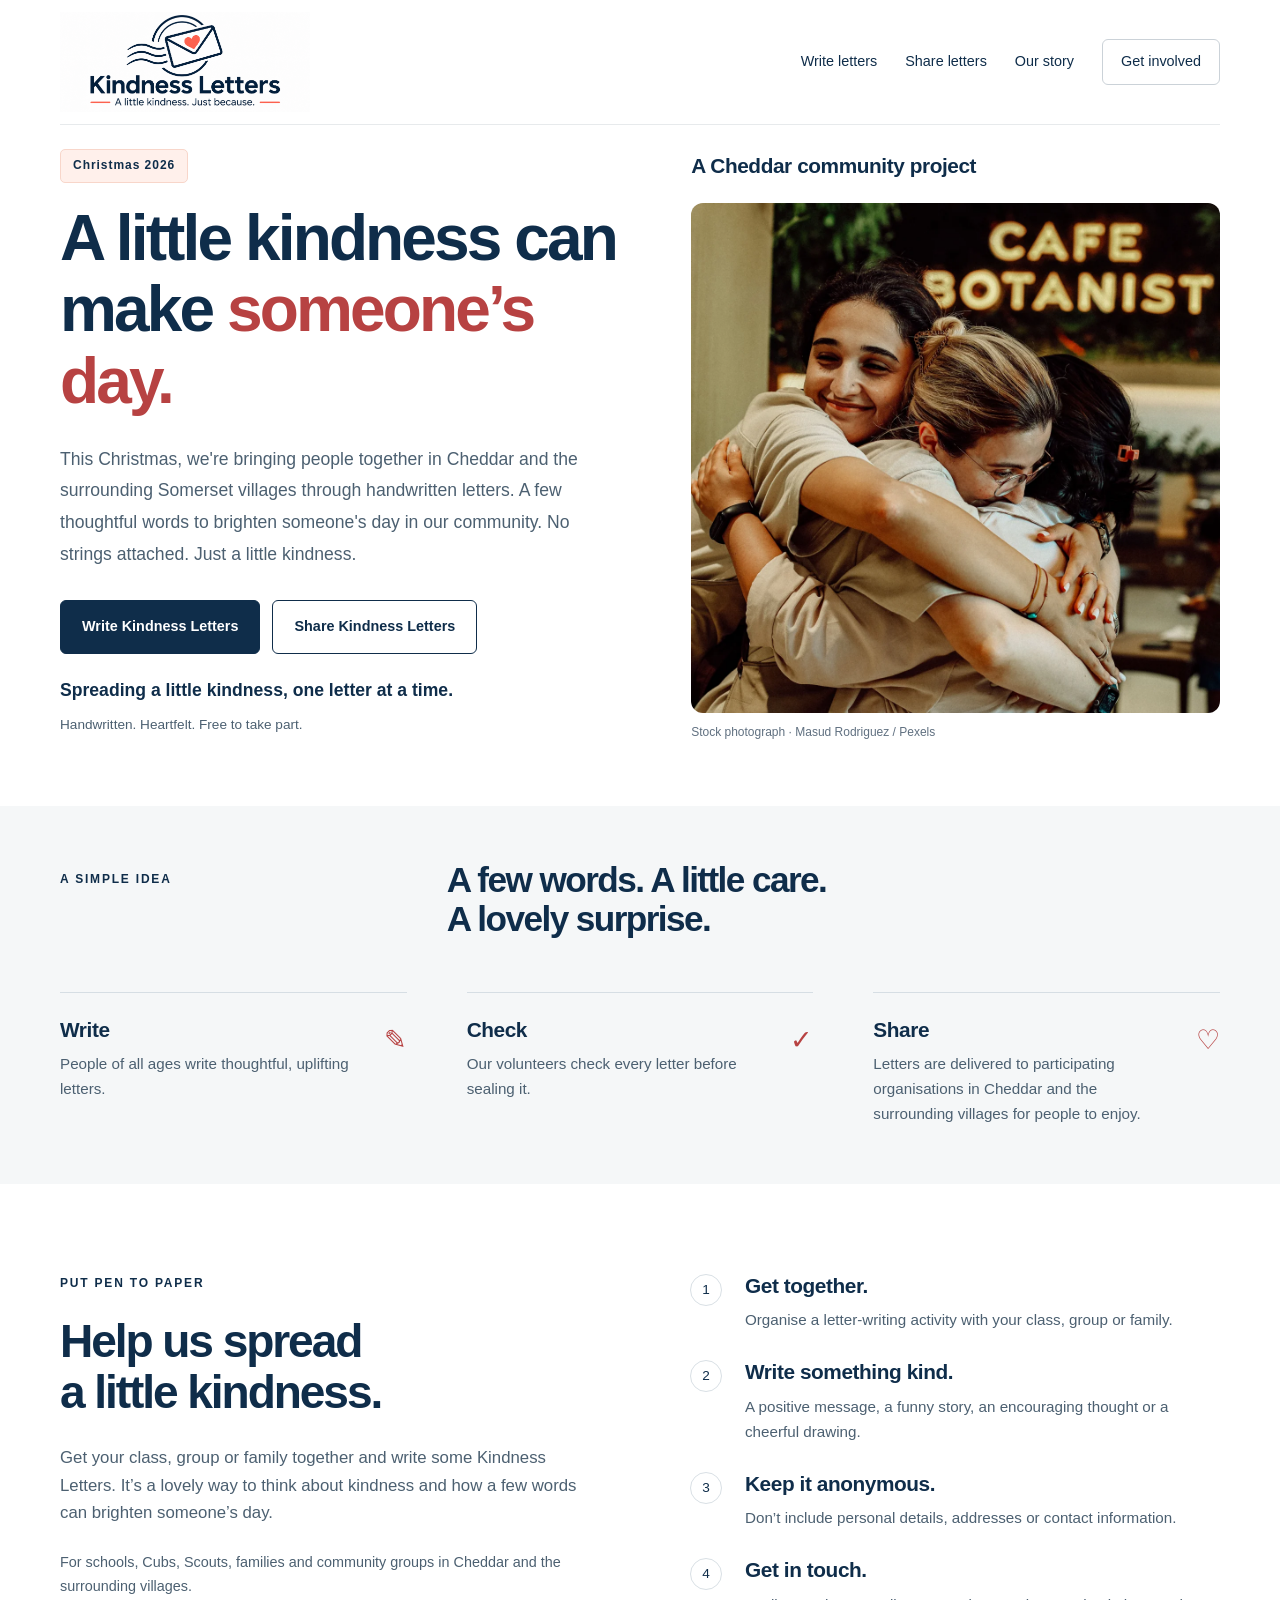
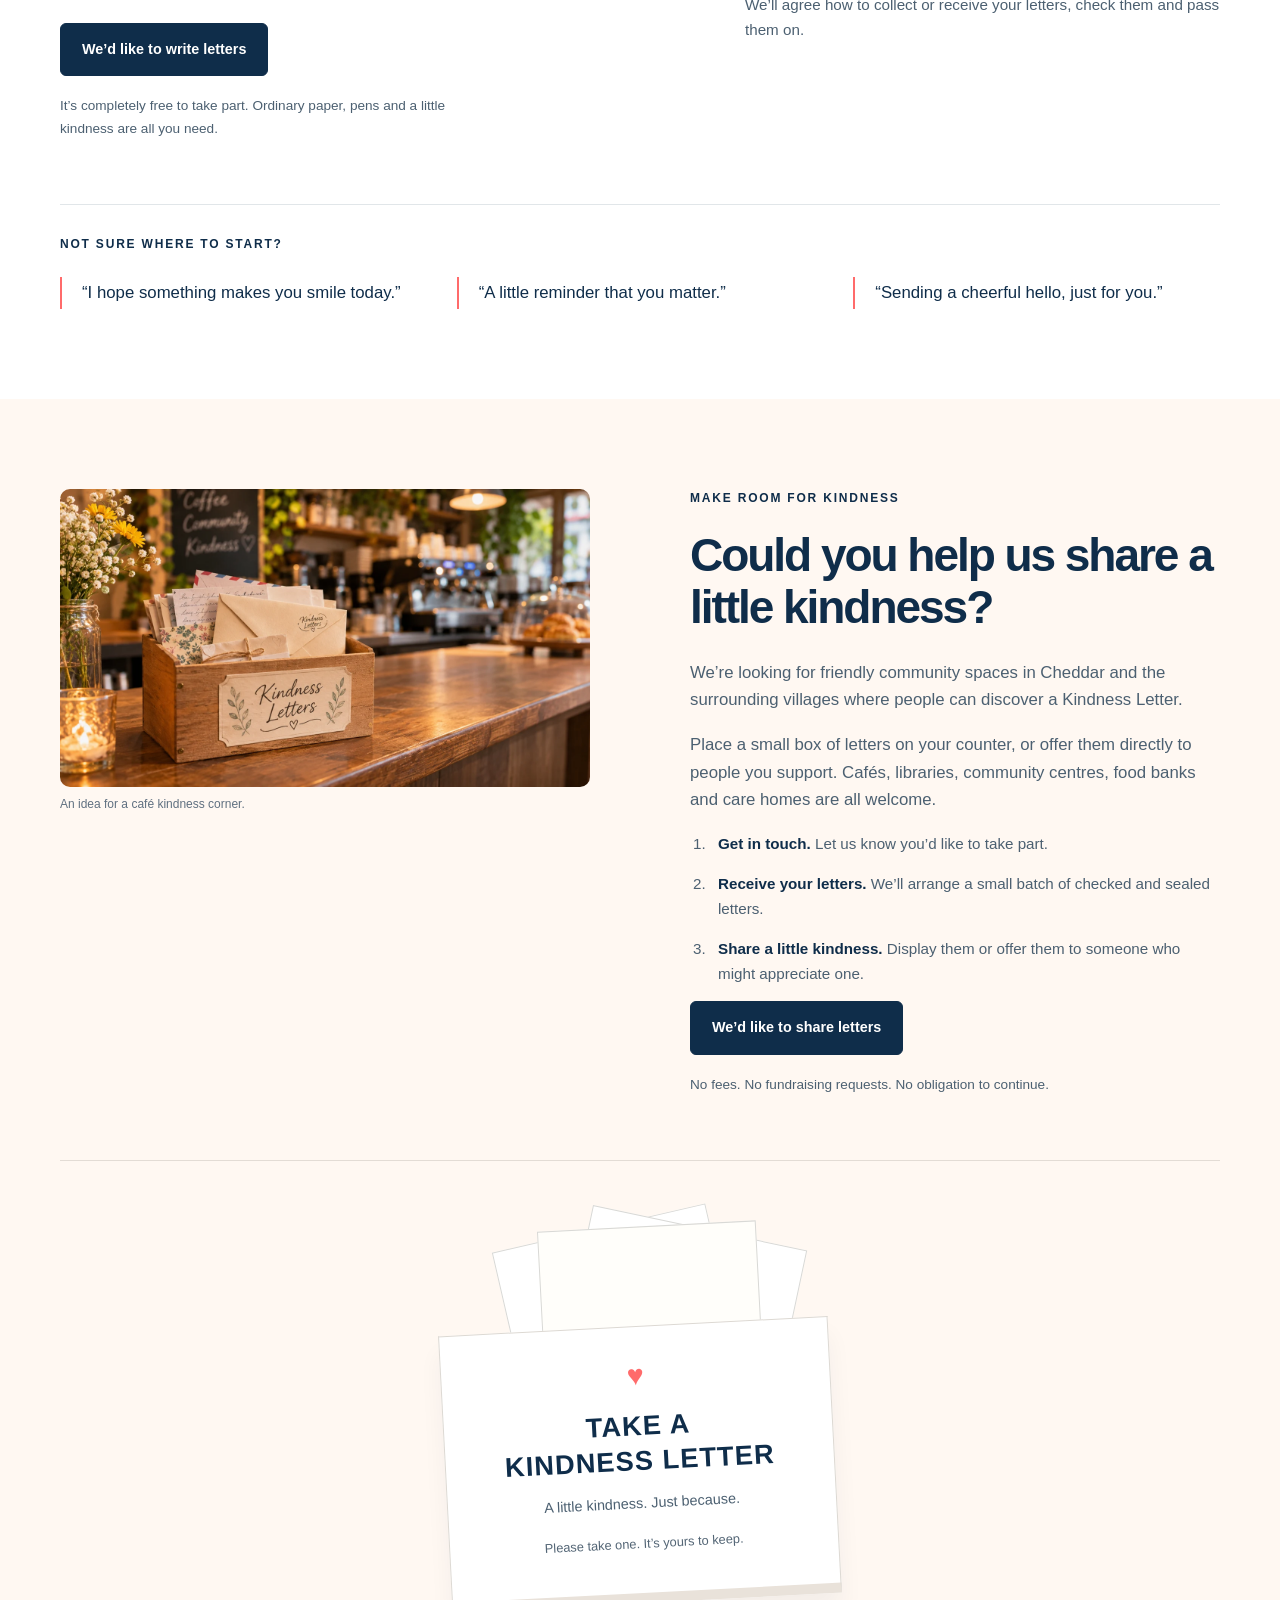
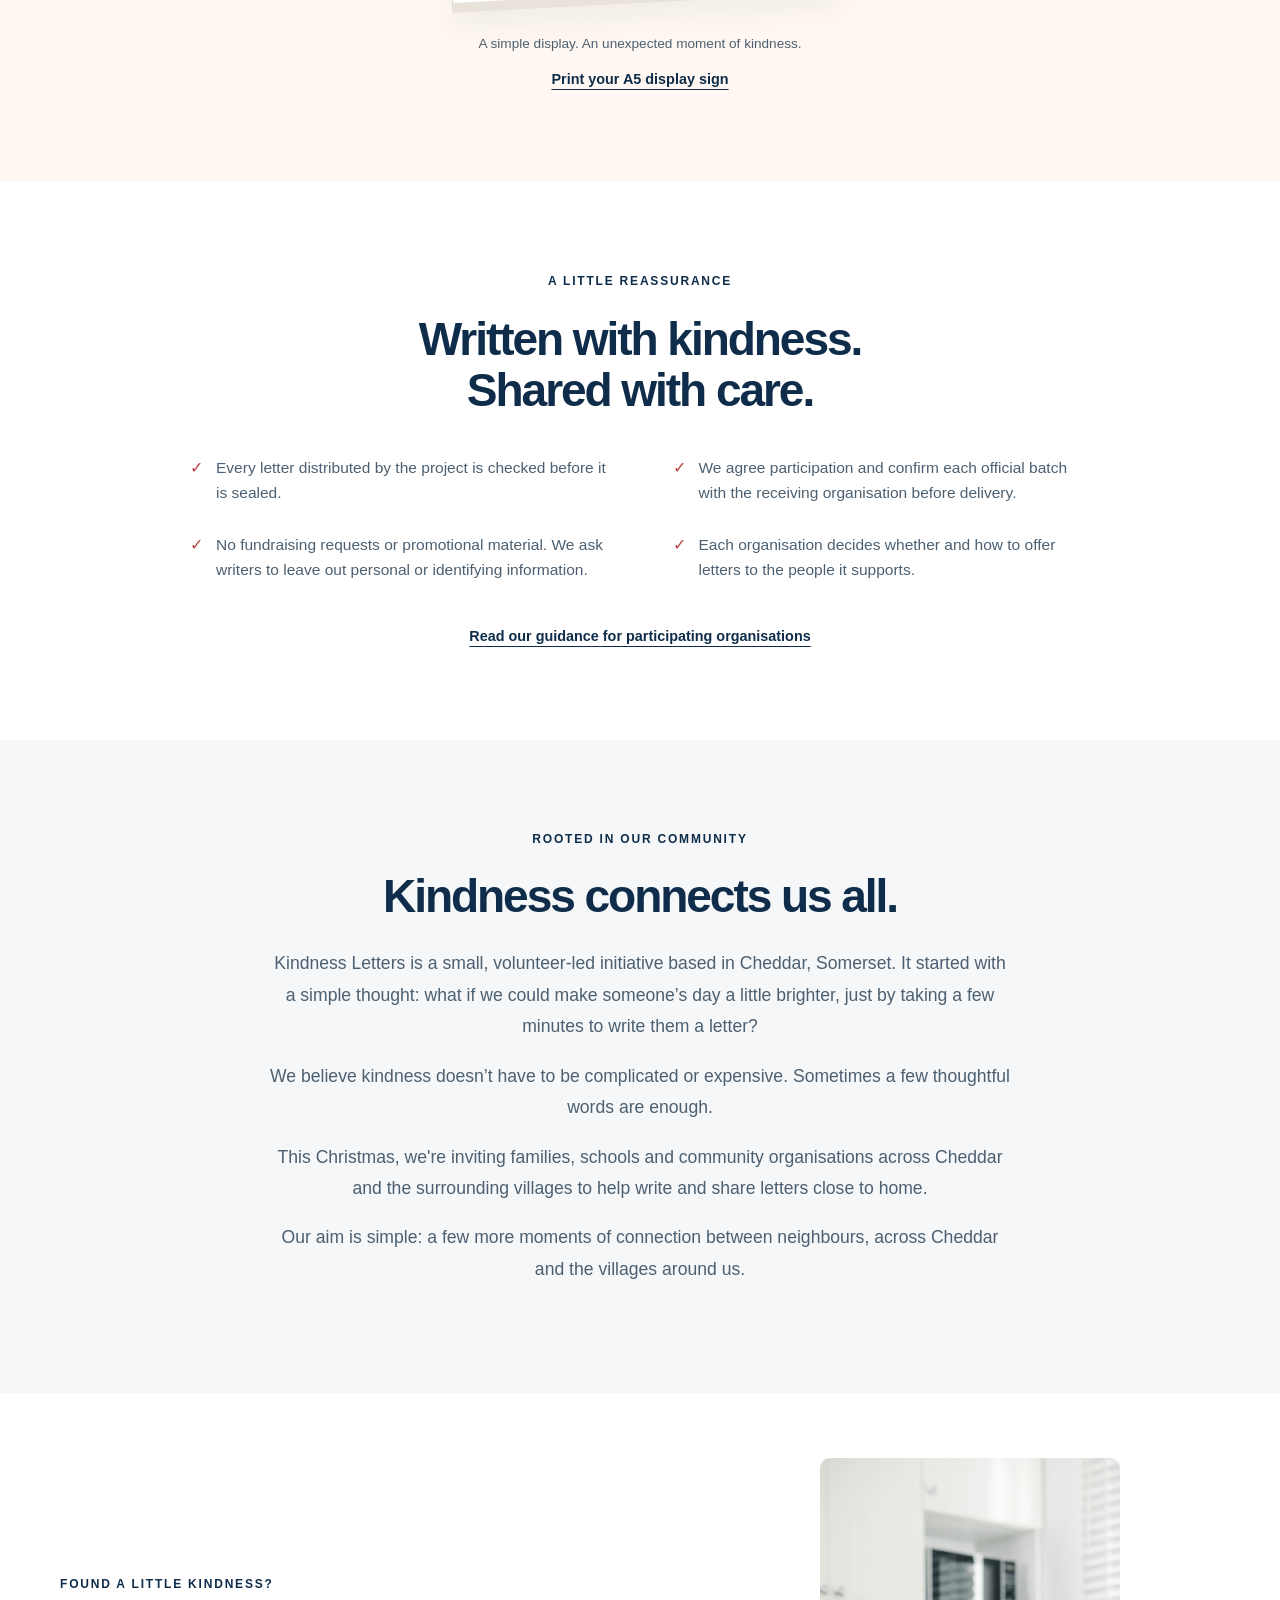
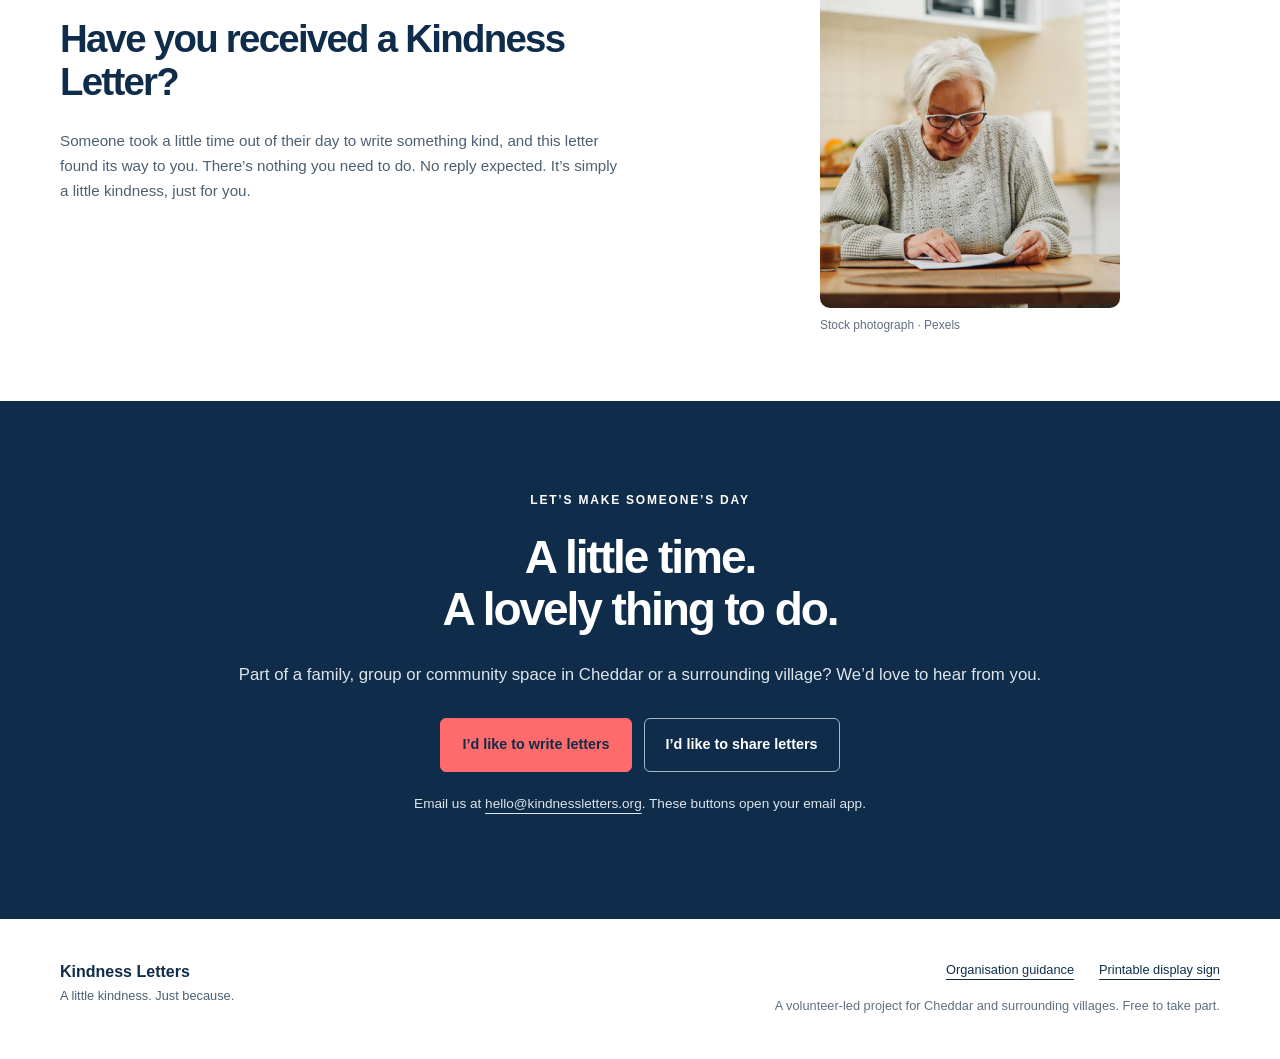
==== commit c04bbe11: "Add cafe corner image and move reading portrait to recipient section" ====
--- a/site/index.html
+++ b/site/index.html
@@ -1,11 +1,11 @@
-<!doctype html><html lang="en-GB"><head><meta charset="utf-8"><meta name="viewport" content="width=device-width, initial-scale=1"><meta name="theme-color" content="#0F2D4A"><link rel="icon" href="assets/favicon.svg" type="image/svg+xml"><link rel="stylesheet" href="styles.css?v=20261121-sharing"><script src="config.js?v=20261121-photos" defer></script><script src="app.js?v=20261121-photos" defer></script><title>Kindness Letters — Cheddar &amp; surrounding villages</title><meta name="description" content="A free, volunteer-led project sharing handwritten kindness in Cheddar, Somerset and surrounding villages. Help write or share letters in our community."><link rel="canonical" href="https://kindnessletters.org/"><meta property="og:title" content="Kindness Letters — Cheddar &amp; surrounding villages"><meta property="og:description" content="A little kindness in Cheddar and the surrounding Somerset villages. Help us write and share handwritten letters in our community."><meta property="og:type" content="website"><meta property="og:url" content="https://kindnessletters.org/"><meta name="twitter:card" content="summary"></head><body><a class="skip" href="#main">Skip to content</a><header class="header wrap"><a class="brand" href="index.html" aria-label="Kindness Letters home"><span class="brand-fallback" hidden>Kindness Letters<span>A little kindness. Just because.</span></span><img class="brand-logo" src="assets/kindness-letters-logo.png" width="1983" height="793" alt="Kindness Letters. A little kindness. Just because."></a><nav aria-label="Main navigation"><a href="index.html#write">Write letters</a><a href="index.html#offer">Share letters</a><a href="index.html#about">Our story</a><a class="nav-contact" href="index.html#contact">Get involved</a></nav></header>
+<!doctype html><html lang="en-GB"><head><meta charset="utf-8"><meta name="viewport" content="width=device-width, initial-scale=1"><meta name="theme-color" content="#0F2D4A"><link rel="icon" href="assets/favicon.svg" type="image/svg+xml"><link rel="stylesheet" href="styles.css?v=20261121-cafe"><script src="config.js?v=20261121-photos" defer></script><script src="app.js?v=20261121-photos" defer></script><title>Kindness Letters — Cheddar &amp; surrounding villages</title><meta name="description" content="A free, volunteer-led project sharing handwritten kindness in Cheddar, Somerset and surrounding villages. Help write or share letters in our community."><link rel="canonical" href="https://kindnessletters.org/"><meta property="og:title" content="Kindness Letters — Cheddar &amp; surrounding villages"><meta property="og:description" content="A little kindness in Cheddar and the surrounding Somerset villages. Help us write and share handwritten letters in our community."><meta property="og:type" content="website"><meta property="og:url" content="https://kindnessletters.org/"><meta name="twitter:card" content="summary"></head><body><a class="skip" href="#main">Skip to content</a><header class="header wrap"><a class="brand" href="index.html" aria-label="Kindness Letters home"><span class="brand-fallback" hidden>Kindness Letters<span>A little kindness. Just because.</span></span><img class="brand-logo" src="assets/kindness-letters-logo.png" width="1983" height="793" alt="Kindness Letters. A little kindness. Just because."></a><nav aria-label="Main navigation"><a href="index.html#write">Write letters</a><a href="index.html#offer">Share letters</a><a href="index.html#about">Our story</a><a class="nav-contact" href="index.html#contact">Get involved</a></nav></header>
 <main id="main">
 <section class="hero wrap"><div class="hero-labels"><span class="eyebrow campaign">Christmas 2026</span><p class="community-label">A Cheddar community project</p></div><div class="hero-copy"><h1 id="hero-title">A little kindness can make <span>someone’s day.</span></h1><p class="lead" id="hero-intro">This Christmas, we're bringing people together in Cheddar and the surrounding Somerset villages through handwritten letters. A few thoughtful words to brighten someone's day in our community. No strings attached. Just a little kindness.</p><div class="actions"><a class="button" href="#write">Write Kindness Letters</a><a class="button secondary" href="#offer">Share Kindness Letters</a></div><p class="hero-tagline">Spreading a little kindness, one letter at a time.</p><p class="small hero-note">Handwritten. Heartfelt. Free to take part.</p></div><figure class="hero-photo"><img src="assets/friends-hugging.webp" width="4413" height="5673" alt="Two friends sharing a hug outside a café." fetchpriority="high"><figcaption>Stock photograph · Masud Rodriguez / Pexels</figcaption></figure></section>
 <section class="how"><div class="wrap"><div class="section-top"><span class="eyebrow">A SIMPLE IDEA</span><h2>A few words. A little care.<br>A lovely surprise.</h2></div><div class="steps"><article><span class="step-icon" aria-hidden="true">✎</span><h3>Write</h3><p>People of all ages write thoughtful, uplifting letters.</p></article><article><span class="step-icon" aria-hidden="true">✓</span><h3>Check</h3><p>Our volunteers check every letter before sealing it.</p></article><article><span class="step-icon" aria-hidden="true">♡</span><h3>Share</h3><p>Letters are delivered to participating organisations in Cheddar and the surrounding villages for people to enjoy.</p></article></div></div></section>
 <section id="write" class="wrap split section"><div><span class="eyebrow">PUT PEN TO PAPER</span><h2>Help us spread<br>a little kindness.</h2><p>Get your class, group or family together and write some Kindness Letters. It’s a lovely way to think about kindness and how a few words can brighten someone’s day.</p><p class="audience">For schools, Cubs, Scouts, families and community groups in Cheddar and the surrounding villages.</p><a class="button" data-email="write" href="mailto:hello@kindnessletters.org?subject=We%27d%20like%20to%20write%20Kindness%20Letters">We’d like to write letters</a><p class="small">It’s completely free to take part. Ordinary paper, pens and a little kindness are all you need.</p></div><div><ol class="instructions"><li><h3>Get together.</h3><p>Organise a letter-writing activity with your class, group or family.</p></li><li><h3>Write something kind.</h3><p>A positive message, a funny story, an encouraging thought or a cheerful drawing.</p></li><li><h3>Keep it anonymous.</h3><p>Don’t include personal details, addresses or contact information.</p></li><li><h3>Get in touch.</h3><p>We’ll agree how to collect or receive your letters, check them and pass them on.</p></li></ol></div><div class="examples"><span class="eyebrow">NOT SURE WHERE TO START?</span><div><blockquote>“I hope something makes you smile today.”</blockquote><blockquote>“A little reminder that you matter.”</blockquote><blockquote>“Sending a cheerful hello, just for you.”</blockquote></div></div></section>
-<section id="offer" class="offer"><div class="wrap split section"><figure class="sharing-photo"><img src="assets/writing-a-letter.webp" width="4293" height="6440" alt="An older woman smiling as she reads a letter at a table." loading="lazy"><figcaption>Stock photograph · Pexels</figcaption></figure><div><span class="eyebrow">MAKE ROOM FOR KINDNESS</span><h2>Could you help us share a little kindness?</h2><p>We’re looking for friendly community spaces in Cheddar and the surrounding villages where people can discover a Kindness Letter.</p><p>Place a small box of letters on your counter, or offer them directly to people you support. Cafés, libraries, community centres, food banks and care homes are all welcome.</p><ol class="compact-list"><li><strong>Get in touch.</strong> Let us know you’d like to take part.</li><li><strong>Receive your letters.</strong> We’ll arrange a small batch of checked and sealed letters.</li><li><strong>Share a little kindness.</strong> Display them or offer them to someone who might appreciate one.</li></ol><a class="button" data-email="share" href="mailto:hello@kindnessletters.org?subject=We%27d%20like%20to%20share%20Kindness%20Letters">We’d like to share letters</a><p class="small">No fees. No fundraising requests. No obligation to continue.</p></div><div class="display-resource"><div class="display-scene"><div class="display-letters" aria-hidden="true"><i></i><i></i><i></i></div><div class="display-box"><span class="heart" aria-hidden="true">♥</span><strong>TAKE A<br>KINDNESS LETTER</strong><p>A little kindness. Just because.</p><small>Please take one. It’s yours to keep.</small></div><p class="small">A simple display. An unexpected moment of kindness.</p><a class="text-link" href="display-sign.html">Print your A5 display sign</a></div></div></div></section>
+<section id="offer" class="offer"><div class="wrap split section"><figure class="sharing-photo cafe-photo"><img src="assets/cafe-corner.webp" width="1400" height="788" alt="A wooden box of Kindness Letters on a café counter." loading="lazy"><figcaption>An idea for a café kindness corner.</figcaption></figure><div><span class="eyebrow">MAKE ROOM FOR KINDNESS</span><h2>Could you help us share a little kindness?</h2><p>We’re looking for friendly community spaces in Cheddar and the surrounding villages where people can discover a Kindness Letter.</p><p>Place a small box of letters on your counter, or offer them directly to people you support. Cafés, libraries, community centres, food banks and care homes are all welcome.</p><ol class="compact-list"><li><strong>Get in touch.</strong> Let us know you’d like to take part.</li><li><strong>Receive your letters.</strong> We’ll arrange a small batch of checked and sealed letters.</li><li><strong>Share a little kindness.</strong> Display them or offer them to someone who might appreciate one.</li></ol><a class="button" data-email="share" href="mailto:hello@kindnessletters.org?subject=We%27d%20like%20to%20share%20Kindness%20Letters">We’d like to share letters</a><p class="small">No fees. No fundraising requests. No obligation to continue.</p></div><div class="display-resource"><div class="display-scene"><div class="display-letters" aria-hidden="true"><i></i><i></i><i></i></div><div class="display-box"><span class="heart" aria-hidden="true">♥</span><strong>TAKE A<br>KINDNESS LETTER</strong><p>A little kindness. Just because.</p><small>Please take one. It’s yours to keep.</small></div><p class="small">A simple display. An unexpected moment of kindness.</p><a class="text-link" href="display-sign.html">Print your A5 display sign</a></div></div></div></section>
 <section class="wrap section care"><span class="eyebrow">A LITTLE REASSURANCE</span><h2>Written with kindness.<br>Shared with care.</h2><div class="care-grid"><p>Every letter distributed by the project is checked before it is sealed.</p><p>We agree participation and confirm each official batch with the receiving organisation before delivery.</p><p>No fundraising requests or promotional material. We ask writers to leave out personal or identifying information.</p><p>Each organisation decides whether and how to offer letters to the people it supports.</p></div><a class="text-link" href="guidance.html">Read our guidance for participating organisations</a></section>
 <section id="about" class="about"><div class="wrap section about-inner"><span class="eyebrow">ROOTED IN OUR COMMUNITY</span><h2>Kindness connects us all.</h2><p>Kindness Letters is a small, volunteer-led initiative based in Cheddar, Somerset. It started with a simple thought: what if we could make someone’s day a little brighter, just by taking a few minutes to write them a letter?</p><p>We believe kindness doesn’t have to be complicated or expensive. Sometimes a few thoughtful words are enough.</p><p id="about-season">This Christmas, we’re inviting families, schools and community organisations across Cheddar and the surrounding villages to help write and share letters close to home.</p><p>Our aim is simple: a few more moments of connection between neighbours, across Cheddar and the villages around us.</p></div></section>
-<section class="wrap recipient" id="received"><div><span class="eyebrow">FOUND A LITTLE KINDNESS?</span><h2>Have you received a Kindness Letter?</h2></div><p>Someone took a little time out of their day to write something kind, and this letter found its way to you. There’s nothing you need to do. No reply expected. It’s simply a little kindness, just for you.</p></section>
+<section class="wrap recipient" id="received"><div class="recipient-copy"><div><span class="eyebrow">FOUND A LITTLE KINDNESS?</span><h2>Have you received a Kindness Letter?</h2></div><p>Someone took a little time out of their day to write something kind, and this letter found its way to you. There’s nothing you need to do. No reply expected. It’s simply a little kindness, just for you.</p></div><figure class="recipient-photo"><img src="assets/writing-a-letter.webp" width="4293" height="6440" alt="An older woman smiling as she reads a letter at a table." loading="lazy"><figcaption>Stock photograph · Pexels</figcaption></figure></section>
 <section id="contact" class="contact"><div class="wrap section"><span class="eyebrow">LET’S MAKE SOMEONE’S DAY</span><h2>A little time.<br>A lovely thing to do.</h2><p>Part of a family, group or community space in Cheddar or a surrounding village? We’d love to hear from you.</p><div class="actions"><a class="button coral" data-email="write" href="mailto:hello@kindnessletters.org?subject=We%27d%20like%20to%20write%20Kindness%20Letters">I’d like to write letters</a><a class="button light" data-email="share" href="mailto:hello@kindnessletters.org?subject=We%27d%20like%20to%20share%20Kindness%20Letters">I’d like to share letters</a></div><p id="contact-status" class="small" role="status">Email us at <a href="mailto:hello@kindnessletters.org">hello@kindnessletters.org</a>.</p></div></section>
 </main><footer class="wrap footer"><div><strong>Kindness Letters</strong><p>A little kindness. Just because.</p></div><div><a href="guidance.html">Organisation guidance</a><a href="display-sign.html">Printable display sign</a><span>A volunteer-led project for Cheddar and surrounding villages. Free to take part.</span></div></footer></body></html>
--- a/site/styles.css
+++ b/site/styles.css
@@ -26,3 +26,13 @@
 .display-resource{grid-column:1/-1;border-top:1px solid #e3dcd5;padding-top:30px}
 .display-resource .display-scene{max-width:390px;width:100%;margin:0 auto;padding-top:90px}
 @media(max-width:850px){.sharing-photo{max-width:360px}.display-resource{grid-column:1}.display-resource .display-scene{grid-row:auto}}
+
+/* A café display invites hosts; the reading portrait accompanies recipient reassurance. */
+.sharing-photo.cafe-photo{max-width:none;align-self:start}
+.offer .split:has(.cafe-photo){align-items:start}
+.recipient{grid-template-columns:1.2fr 1fr;align-items:center;gap:60px}
+.recipient-copy{max-width:560px}.recipient-copy h2{font-size:clamp(1.8rem,3vw,2.5rem)}
+.recipient-photo{width:100%;max-width:300px;margin:0;justify-self:center}
+.recipient-photo img{display:block;width:100%;height:auto;border-radius:10px}
+.recipient-photo figcaption{font-size:.75rem;color:#607080;line-height:1.6;margin-top:8px}
+@media(max-width:850px){.recipient{grid-template-columns:1fr;gap:28px}.recipient-photo{max-width:300px}.sharing-photo.cafe-photo{max-width:650px}}
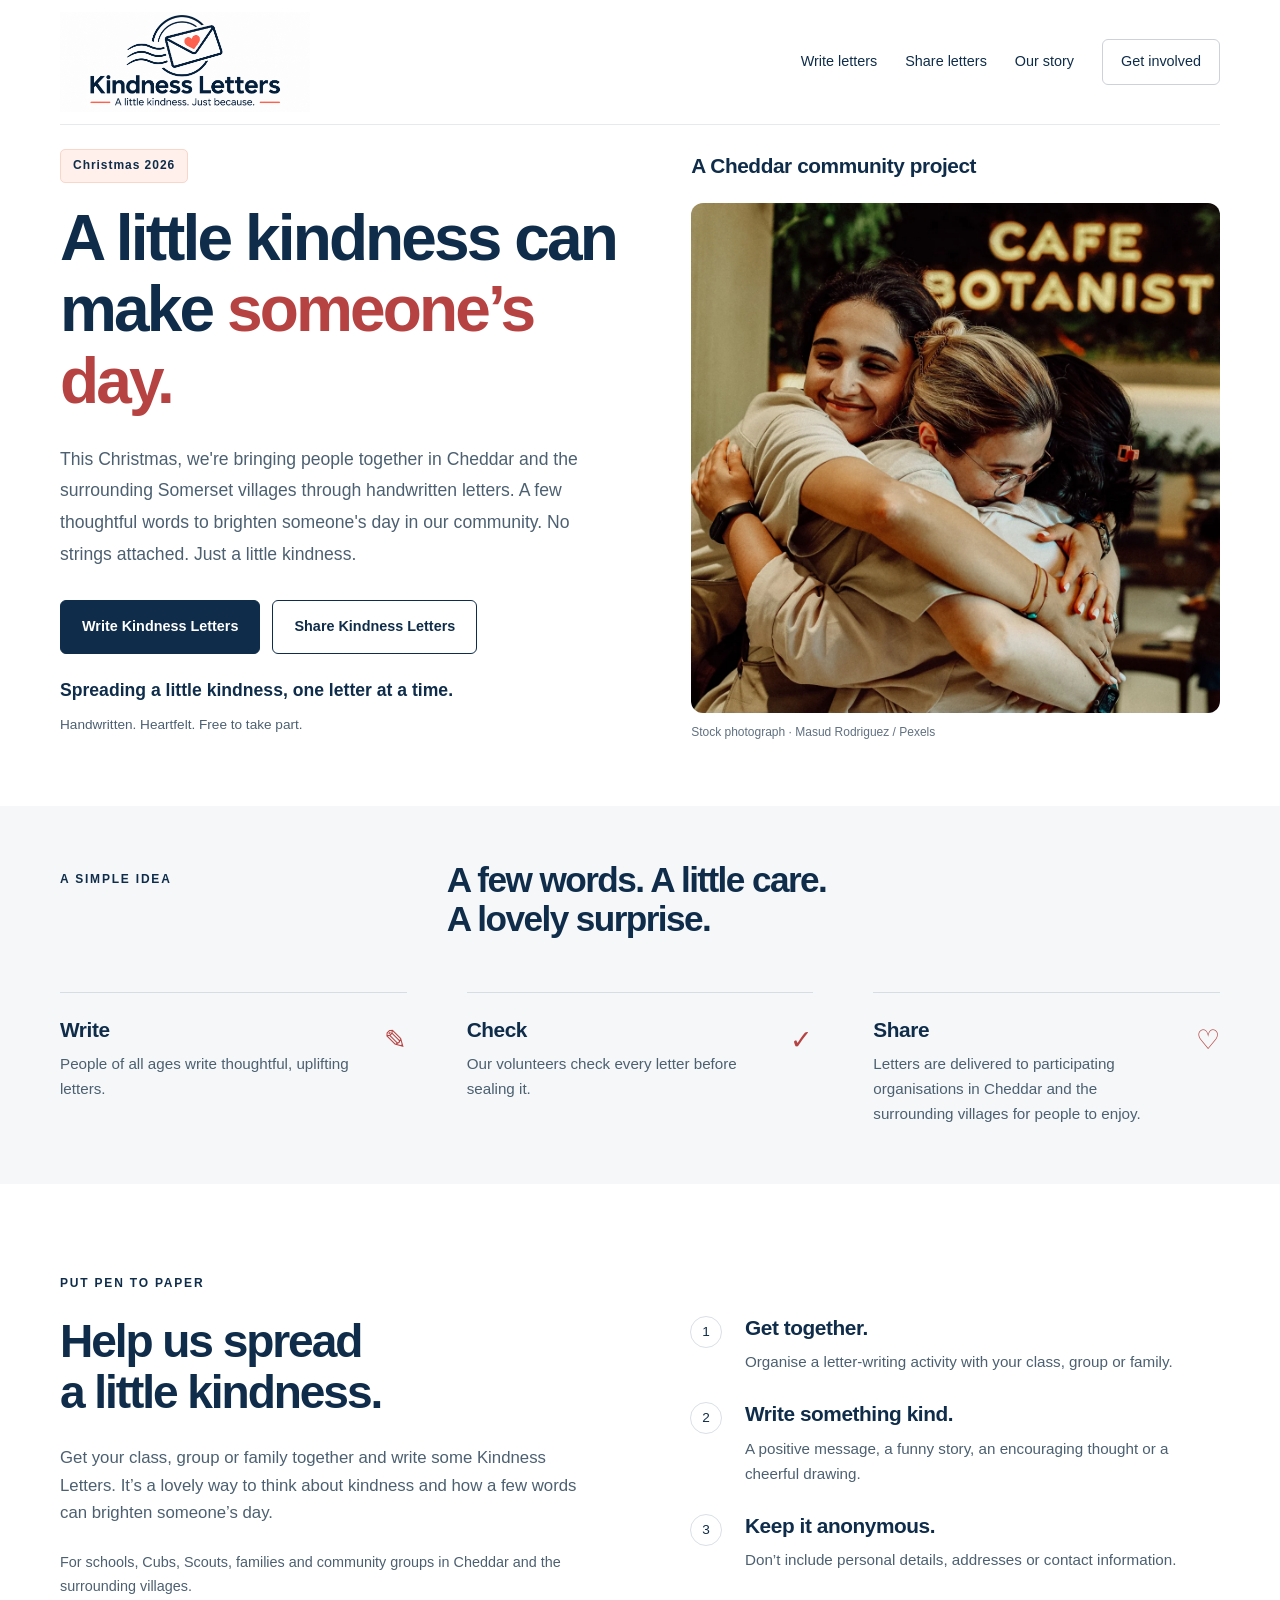
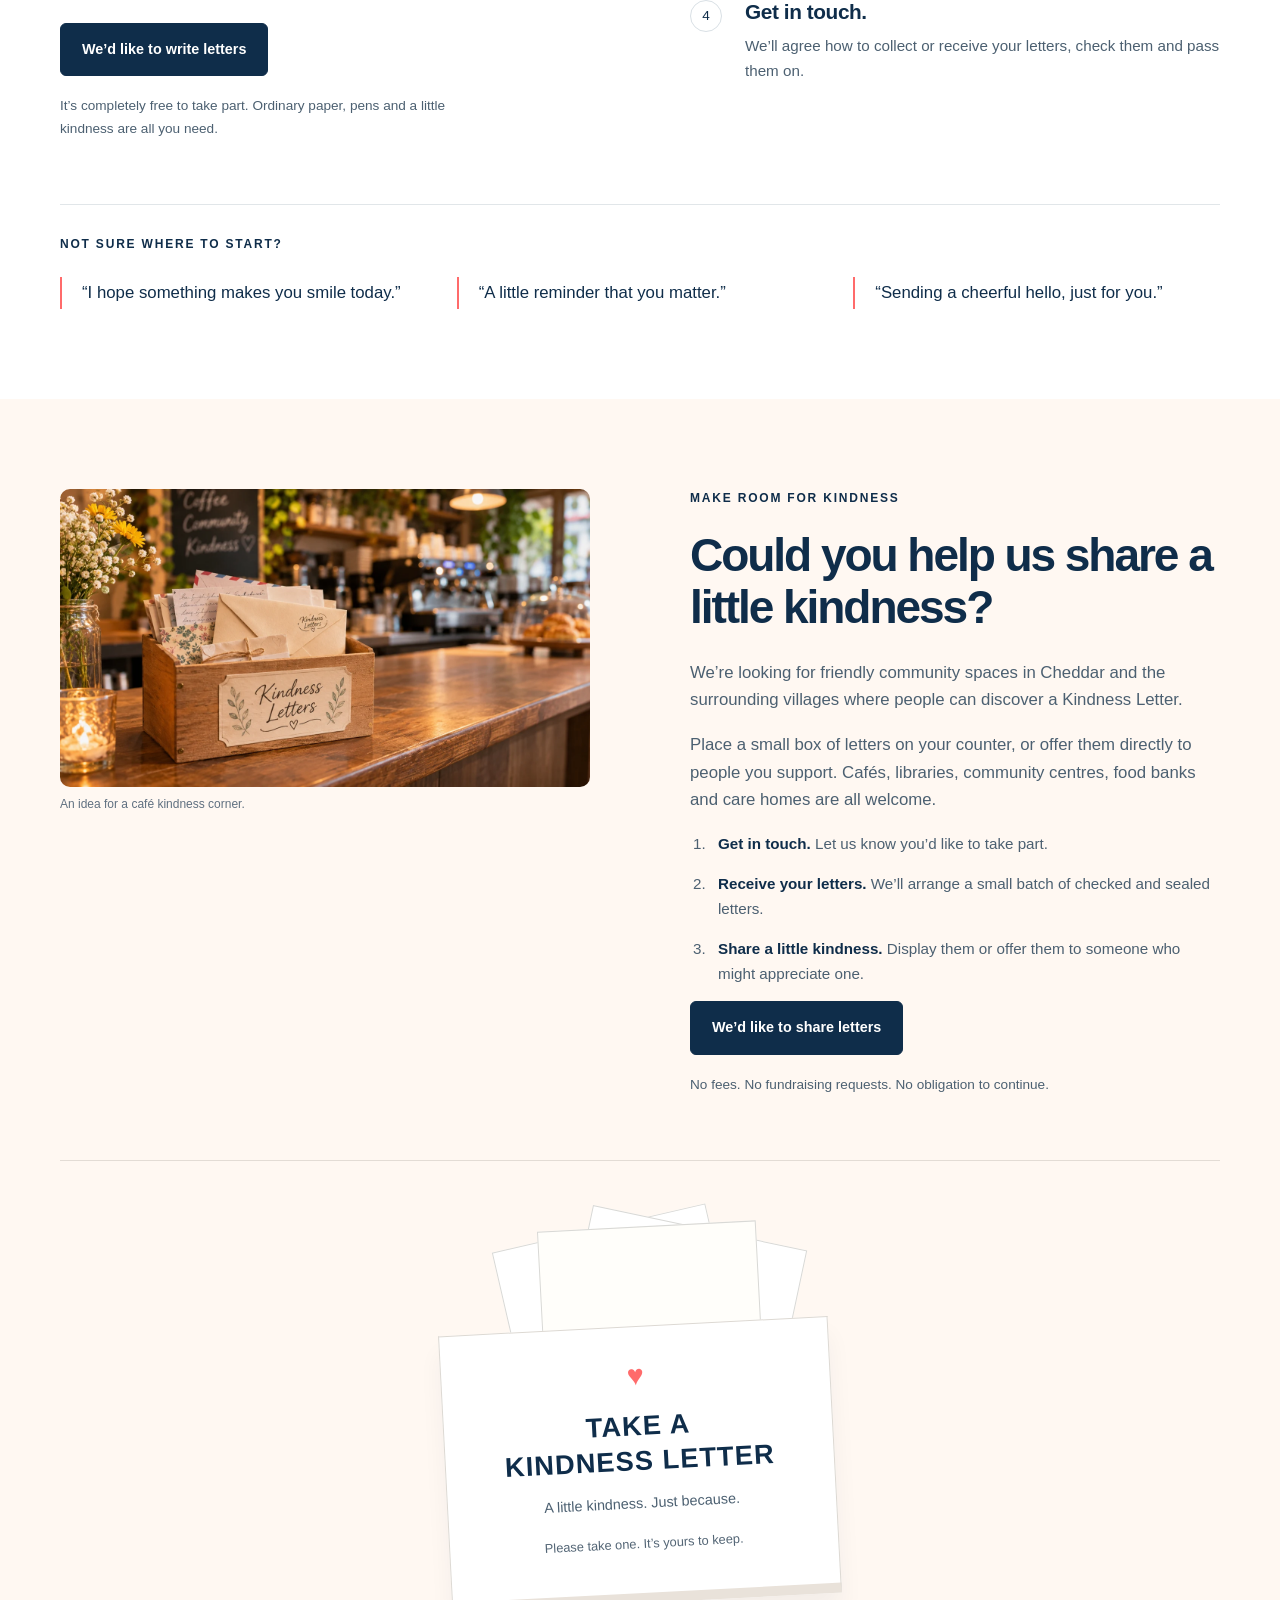
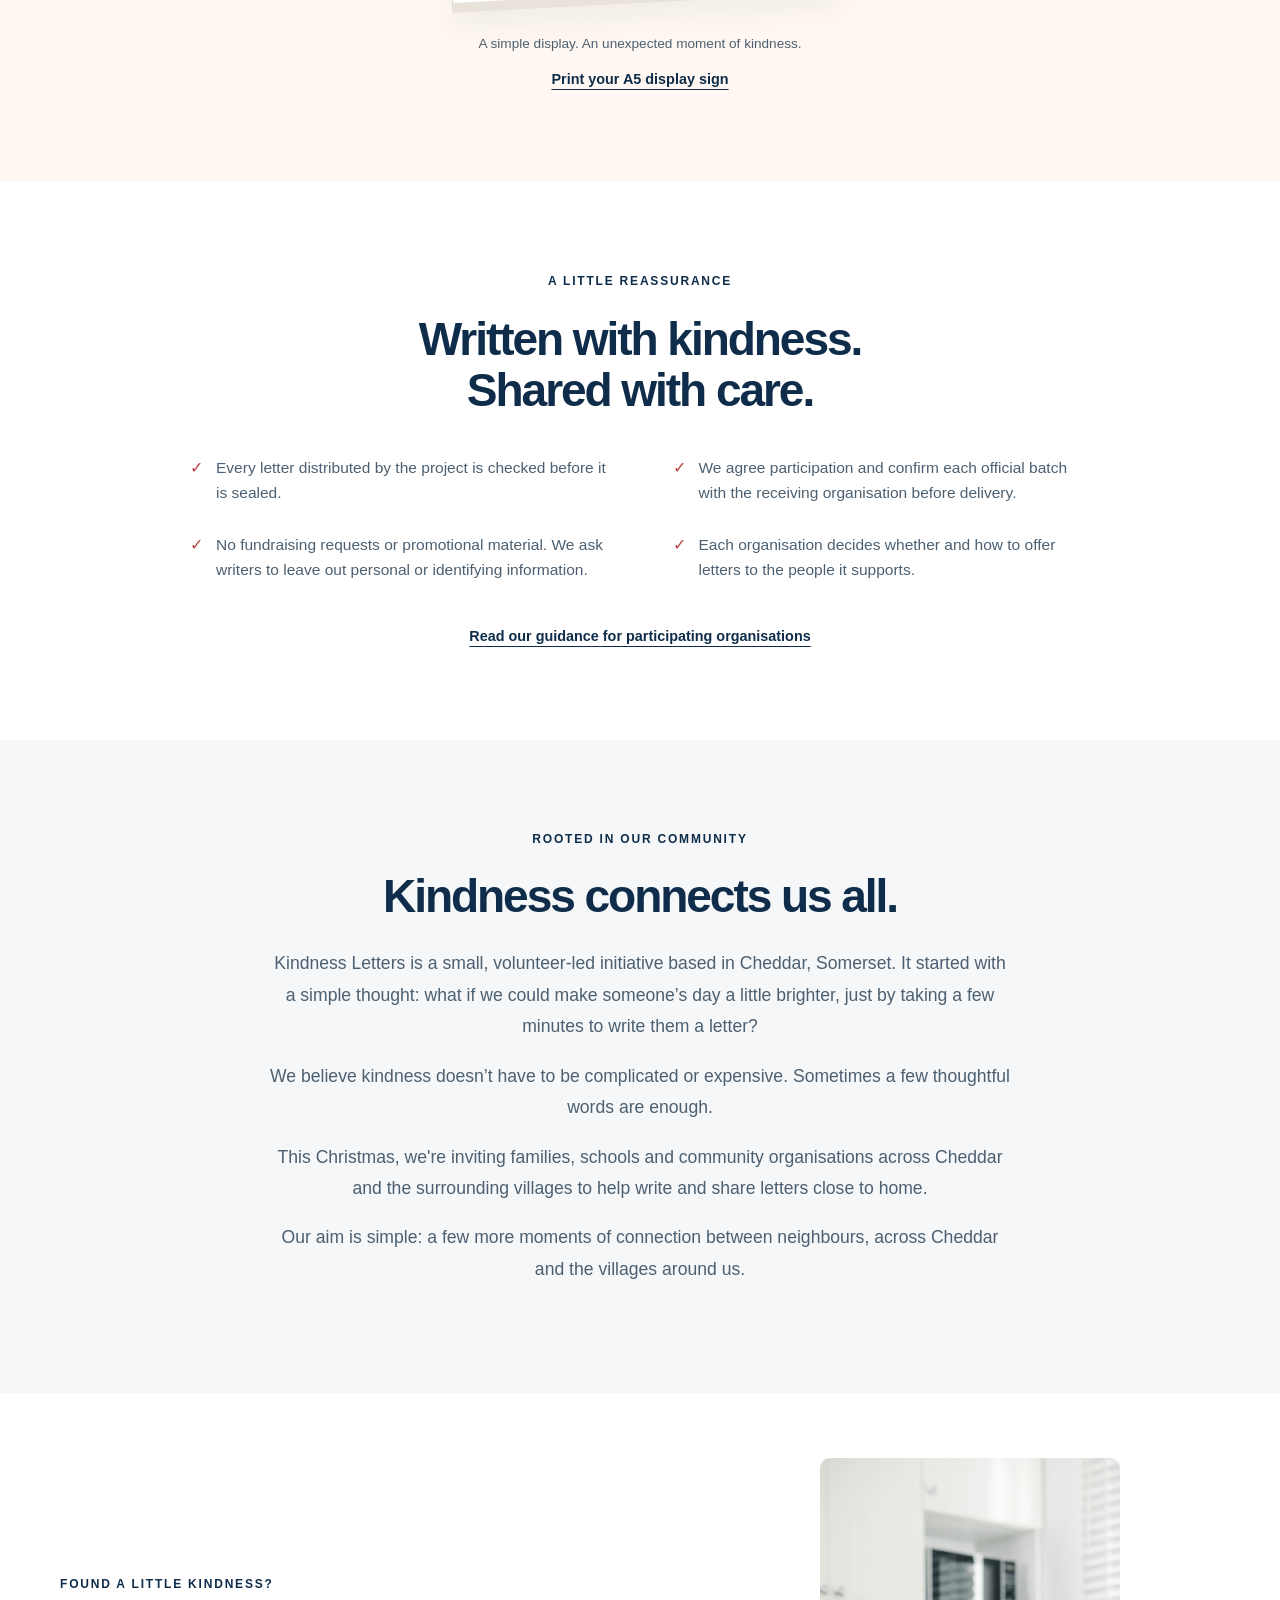
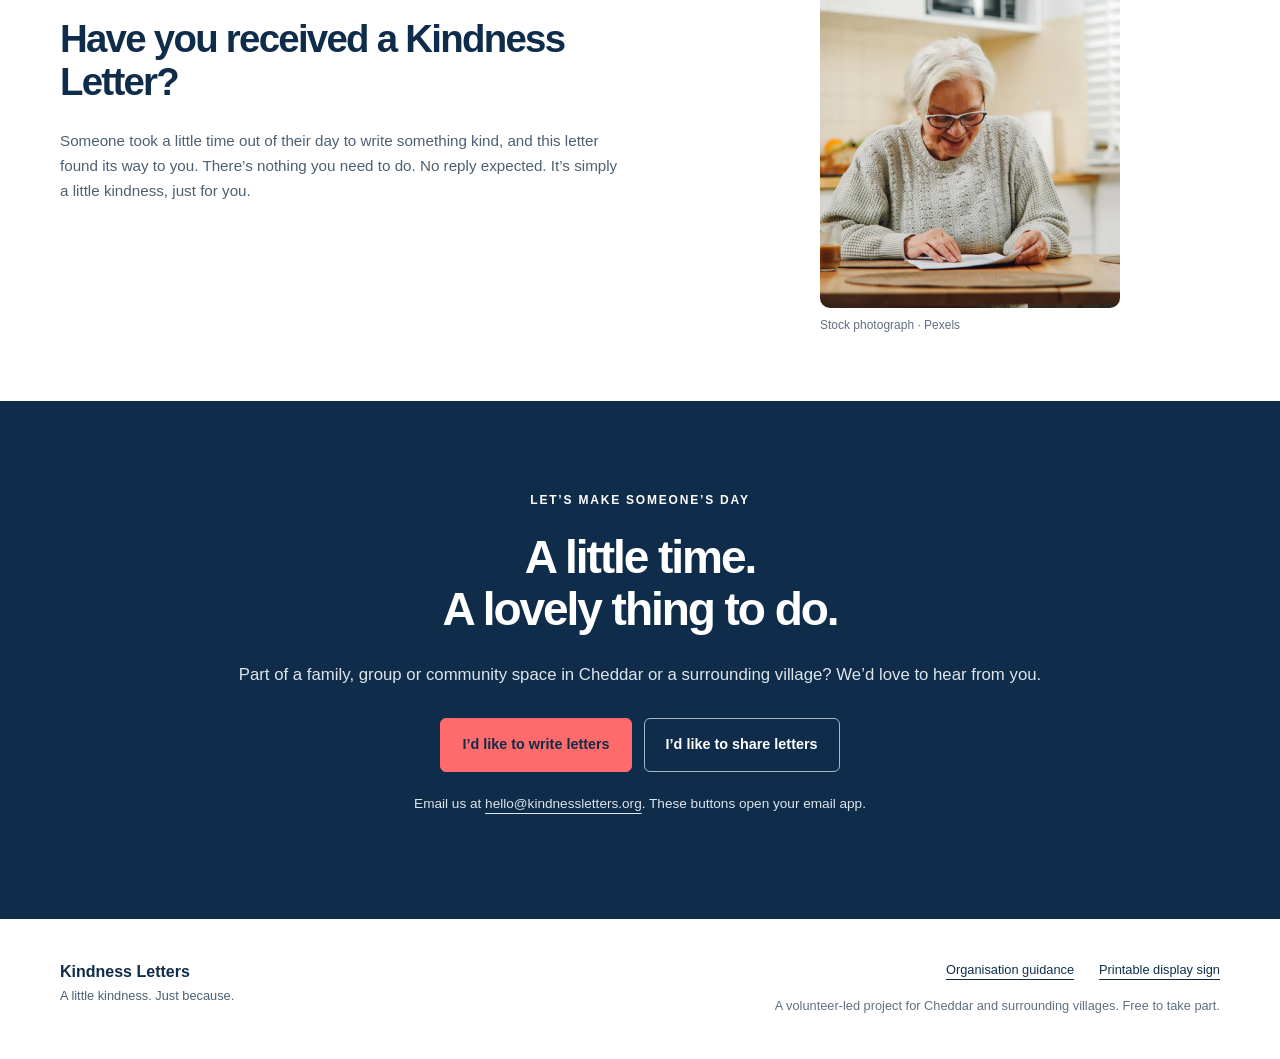
==== commit 307278f4: "Align desktop writing steps with the section heading" ====
--- a/site/index.html
+++ b/site/index.html
@@ -1,4 +1,4 @@
-<!doctype html><html lang="en-GB"><head><meta charset="utf-8"><meta name="viewport" content="width=device-width, initial-scale=1"><meta name="theme-color" content="#0F2D4A"><link rel="icon" href="assets/favicon.svg" type="image/svg+xml"><link rel="stylesheet" href="styles.css?v=20261121-cafe"><script src="config.js?v=20261121-photos" defer></script><script src="app.js?v=20261121-photos" defer></script><title>Kindness Letters — Cheddar &amp; surrounding villages</title><meta name="description" content="A free, volunteer-led project sharing handwritten kindness in Cheddar, Somerset and surrounding villages. Help write or share letters in our community."><link rel="canonical" href="https://kindnessletters.org/"><meta property="og:title" content="Kindness Letters — Cheddar &amp; surrounding villages"><meta property="og:description" content="A little kindness in Cheddar and the surrounding Somerset villages. Help us write and share handwritten letters in our community."><meta property="og:type" content="website"><meta property="og:url" content="https://kindnessletters.org/"><meta name="twitter:card" content="summary"></head><body><a class="skip" href="#main">Skip to content</a><header class="header wrap"><a class="brand" href="index.html" aria-label="Kindness Letters home"><span class="brand-fallback" hidden>Kindness Letters<span>A little kindness. Just because.</span></span><img class="brand-logo" src="assets/kindness-letters-logo.png" width="1983" height="793" alt="Kindness Letters. A little kindness. Just because."></a><nav aria-label="Main navigation"><a href="index.html#write">Write letters</a><a href="index.html#offer">Share letters</a><a href="index.html#about">Our story</a><a class="nav-contact" href="index.html#contact">Get involved</a></nav></header>
+<!doctype html><html lang="en-GB"><head><meta charset="utf-8"><meta name="viewport" content="width=device-width, initial-scale=1"><meta name="theme-color" content="#0F2D4A"><link rel="icon" href="assets/favicon.svg" type="image/svg+xml"><link rel="stylesheet" href="styles.css?v=20261121-write-alignment"><script src="config.js?v=20261121-photos" defer></script><script src="app.js?v=20261121-photos" defer></script><title>Kindness Letters — Cheddar &amp; surrounding villages</title><meta name="description" content="A free, volunteer-led project sharing handwritten kindness in Cheddar, Somerset and surrounding villages. Help write or share letters in our community."><link rel="canonical" href="https://kindnessletters.org/"><meta property="og:title" content="Kindness Letters — Cheddar &amp; surrounding villages"><meta property="og:description" content="A little kindness in Cheddar and the surrounding Somerset villages. Help us write and share handwritten letters in our community."><meta property="og:type" content="website"><meta property="og:url" content="https://kindnessletters.org/"><meta name="twitter:card" content="summary"></head><body><a class="skip" href="#main">Skip to content</a><header class="header wrap"><a class="brand" href="index.html" aria-label="Kindness Letters home"><span class="brand-fallback" hidden>Kindness Letters<span>A little kindness. Just because.</span></span><img class="brand-logo" src="assets/kindness-letters-logo.png" width="1983" height="793" alt="Kindness Letters. A little kindness. Just because."></a><nav aria-label="Main navigation"><a href="index.html#write">Write letters</a><a href="index.html#offer">Share letters</a><a href="index.html#about">Our story</a><a class="nav-contact" href="index.html#contact">Get involved</a></nav></header>
 <main id="main">
 <section class="hero wrap"><div class="hero-labels"><span class="eyebrow campaign">Christmas 2026</span><p class="community-label">A Cheddar community project</p></div><div class="hero-copy"><h1 id="hero-title">A little kindness can make <span>someone’s day.</span></h1><p class="lead" id="hero-intro">This Christmas, we're bringing people together in Cheddar and the surrounding Somerset villages through handwritten letters. A few thoughtful words to brighten someone's day in our community. No strings attached. Just a little kindness.</p><div class="actions"><a class="button" href="#write">Write Kindness Letters</a><a class="button secondary" href="#offer">Share Kindness Letters</a></div><p class="hero-tagline">Spreading a little kindness, one letter at a time.</p><p class="small hero-note">Handwritten. Heartfelt. Free to take part.</p></div><figure class="hero-photo"><img src="assets/friends-hugging.webp" width="4413" height="5673" alt="Two friends sharing a hug outside a café." fetchpriority="high"><figcaption>Stock photograph · Masud Rodriguez / Pexels</figcaption></figure></section>
 <section class="how"><div class="wrap"><div class="section-top"><span class="eyebrow">A SIMPLE IDEA</span><h2>A few words. A little care.<br>A lovely surprise.</h2></div><div class="steps"><article><span class="step-icon" aria-hidden="true">✎</span><h3>Write</h3><p>People of all ages write thoughtful, uplifting letters.</p></article><article><span class="step-icon" aria-hidden="true">✓</span><h3>Check</h3><p>Our volunteers check every letter before sealing it.</p></article><article><span class="step-icon" aria-hidden="true">♡</span><h3>Share</h3><p>Letters are delivered to participating organisations in Cheddar and the surrounding villages for people to enjoy.</p></article></div></div></section>
--- a/site/styles.css
+++ b/site/styles.css
@@ -36,3 +36,6 @@
 .recipient-photo img{display:block;width:100%;height:auto;border-radius:10px}
 .recipient-photo figcaption{font-size:.75rem;color:#607080;line-height:1.6;margin-top:8px}
 @media(max-width:850px){.recipient{grid-template-columns:1fr;gap:28px}.recipient-photo{max-width:300px}.sharing-photo.cafe-photo{max-width:650px}}
+
+/* Align the writing steps with the main heading below the eyebrow on desktop. */
+@media(min-width:851px){#write .instructions{padding-top:calc(.75rem * 1.65 + 22px)}}
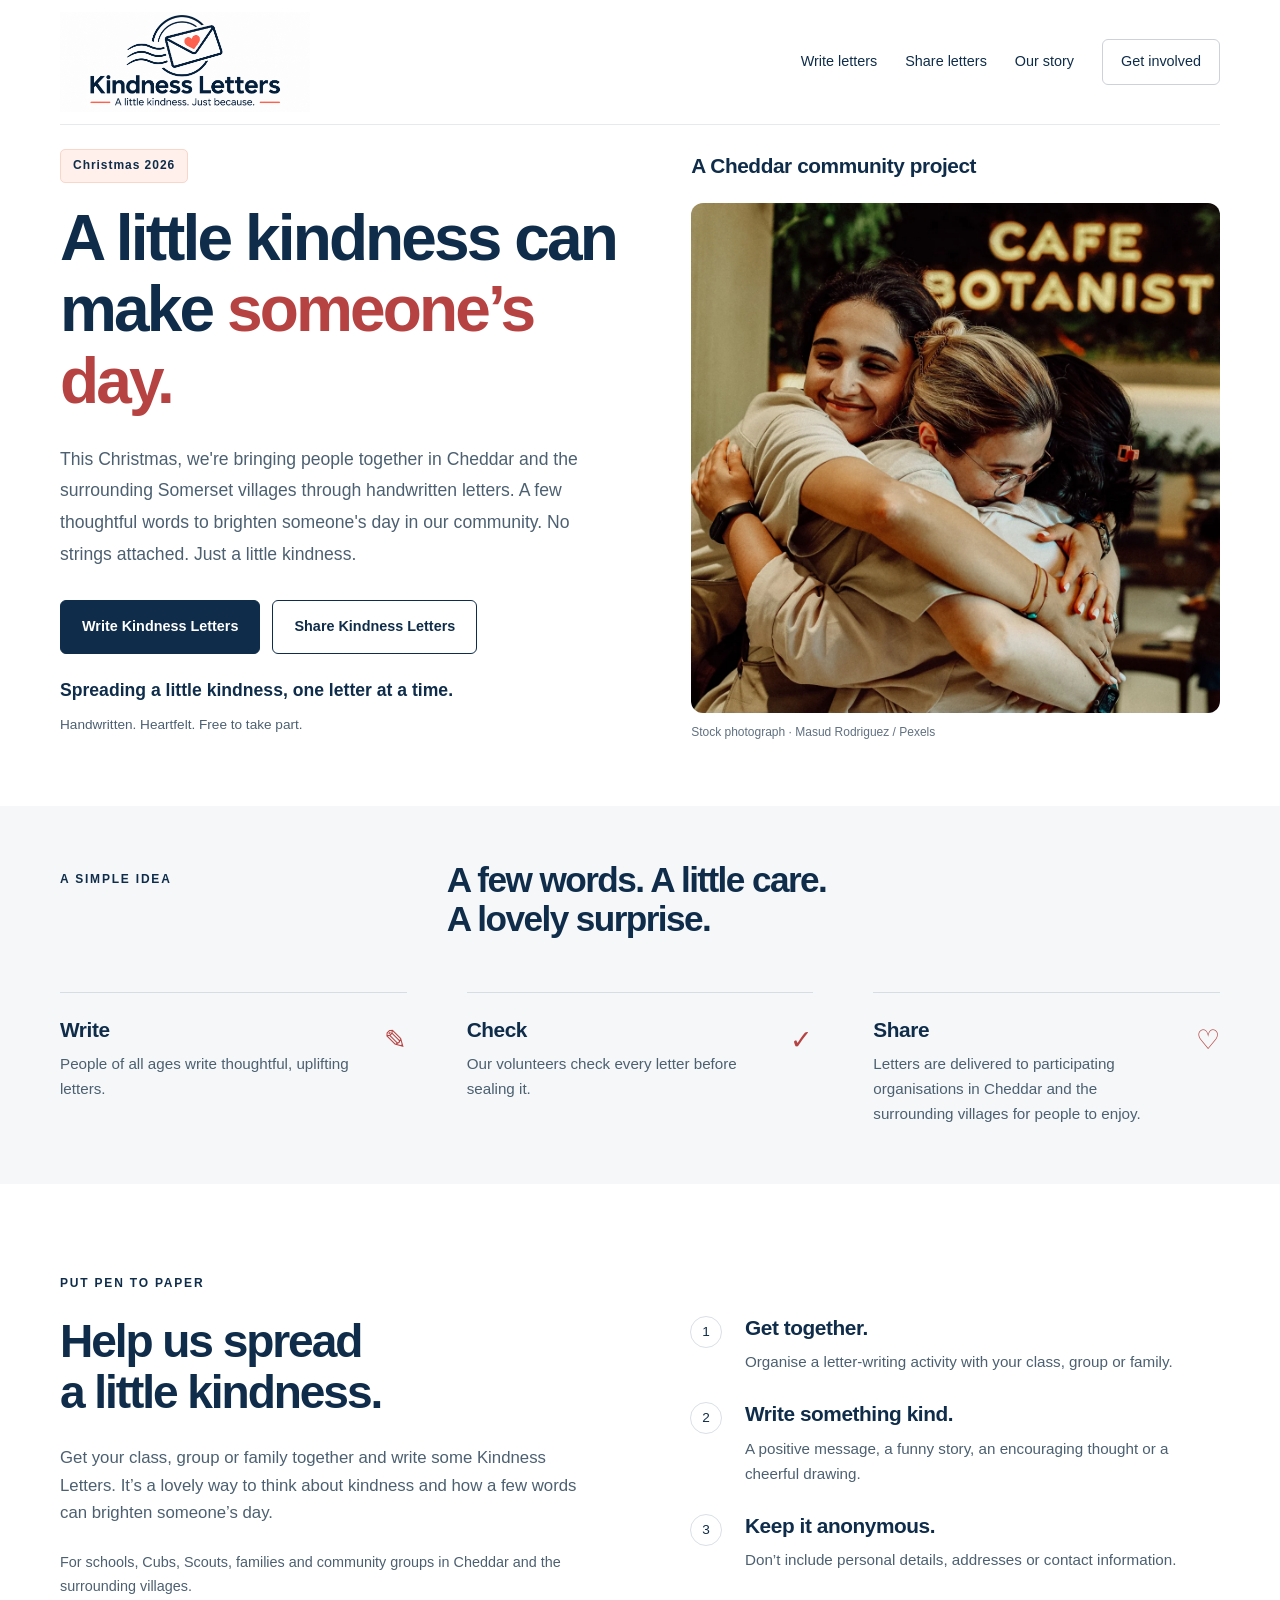
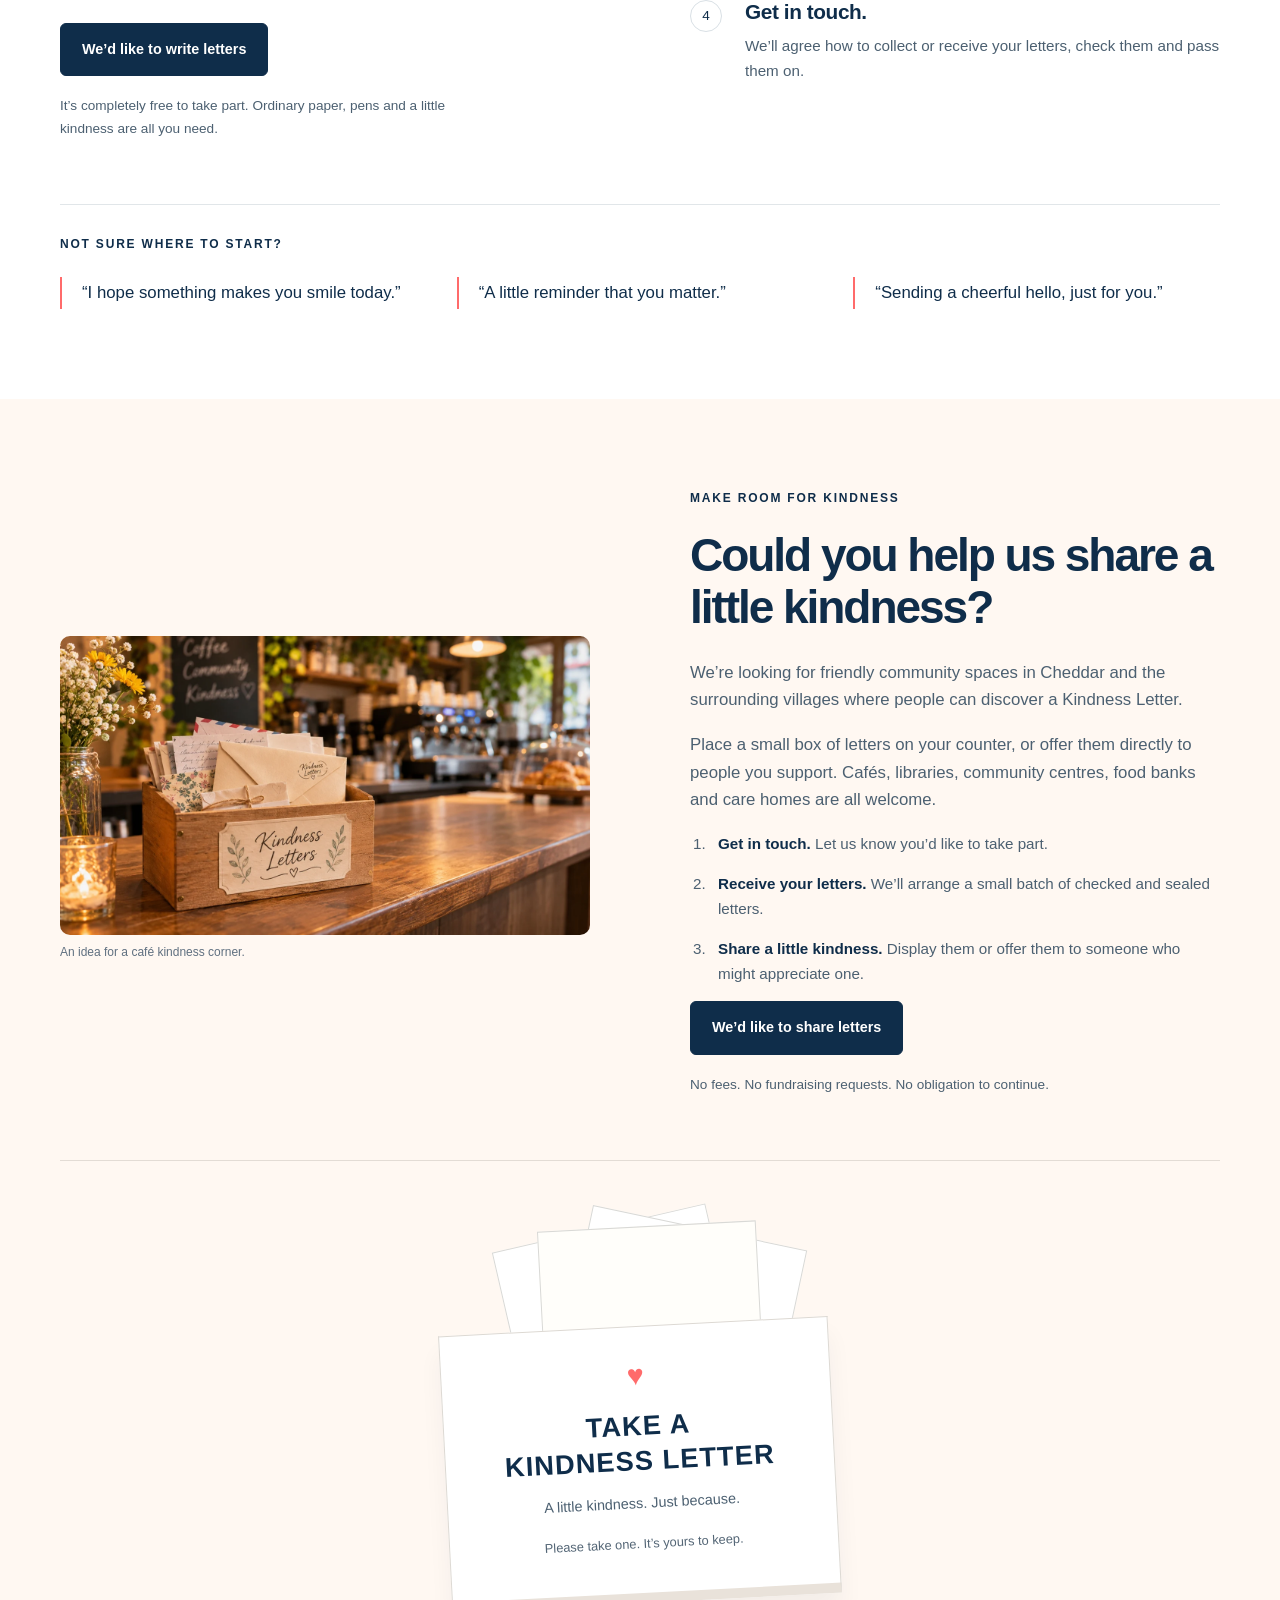
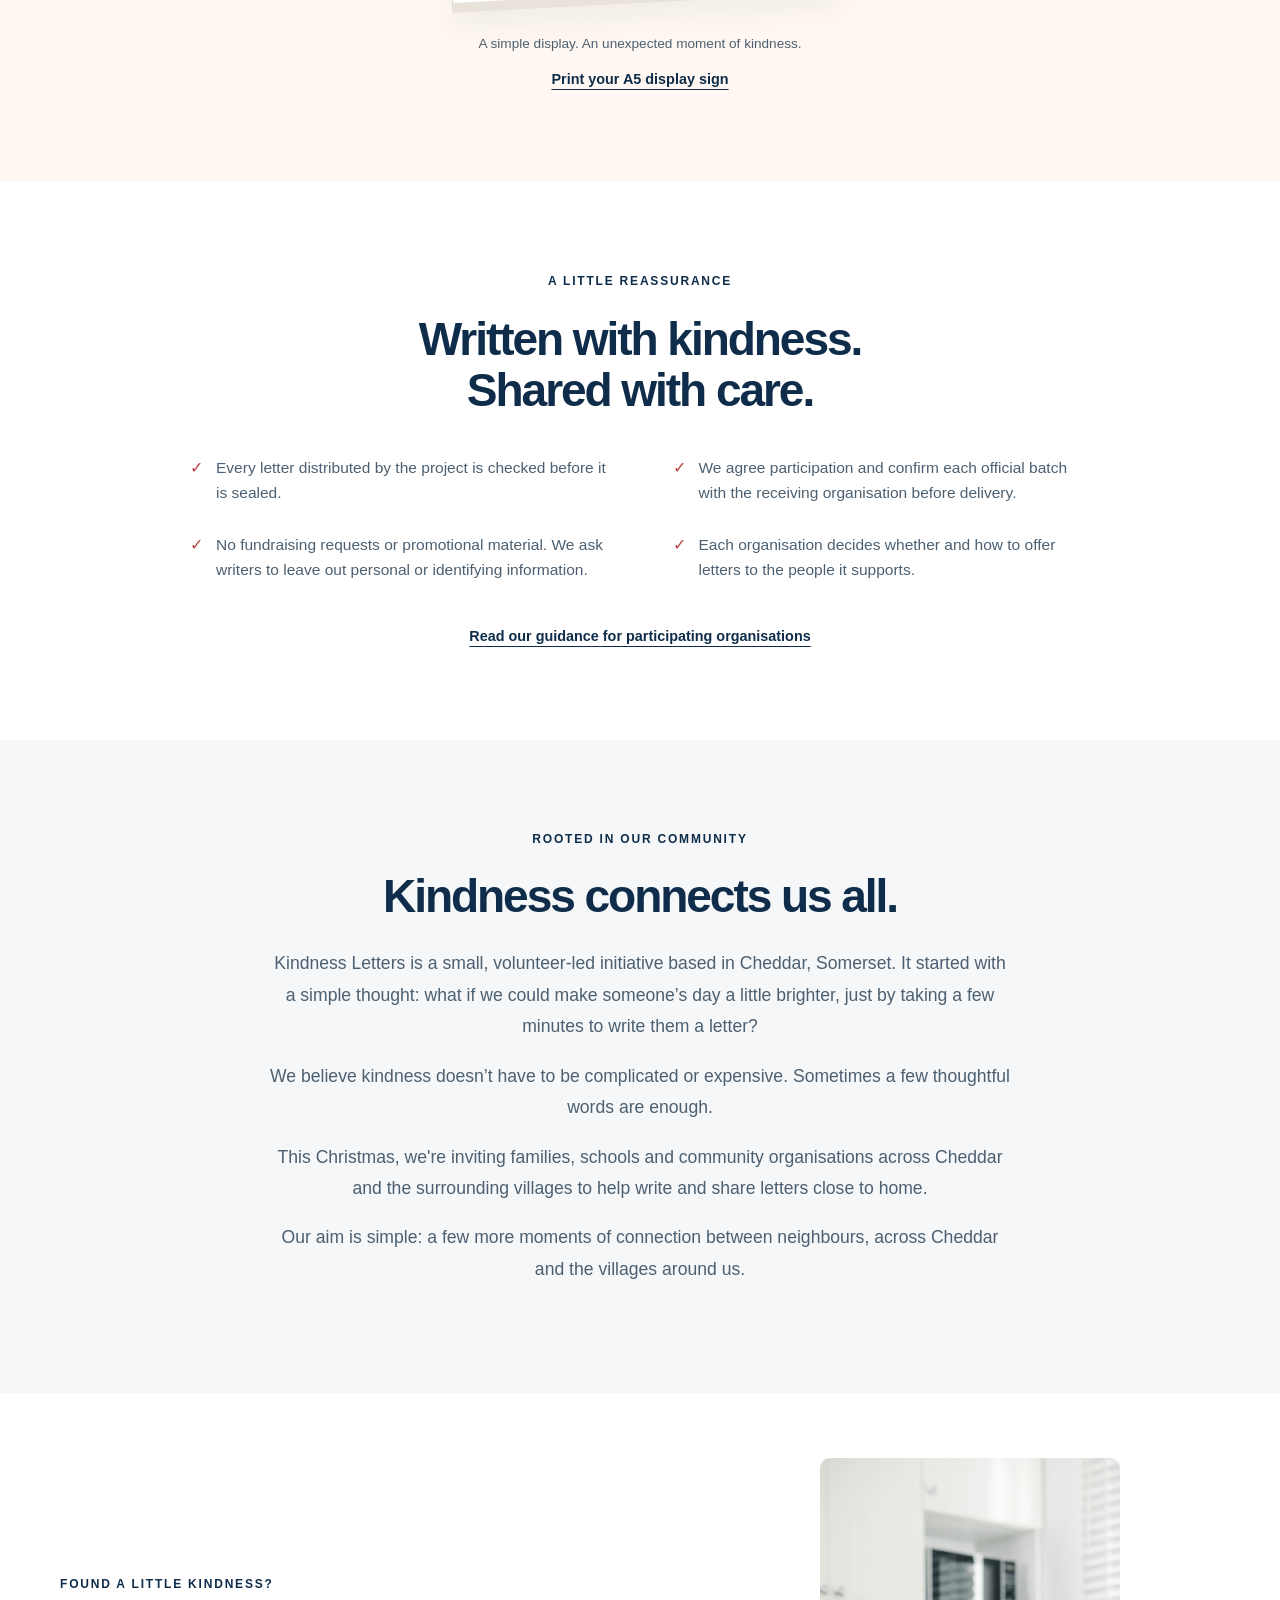
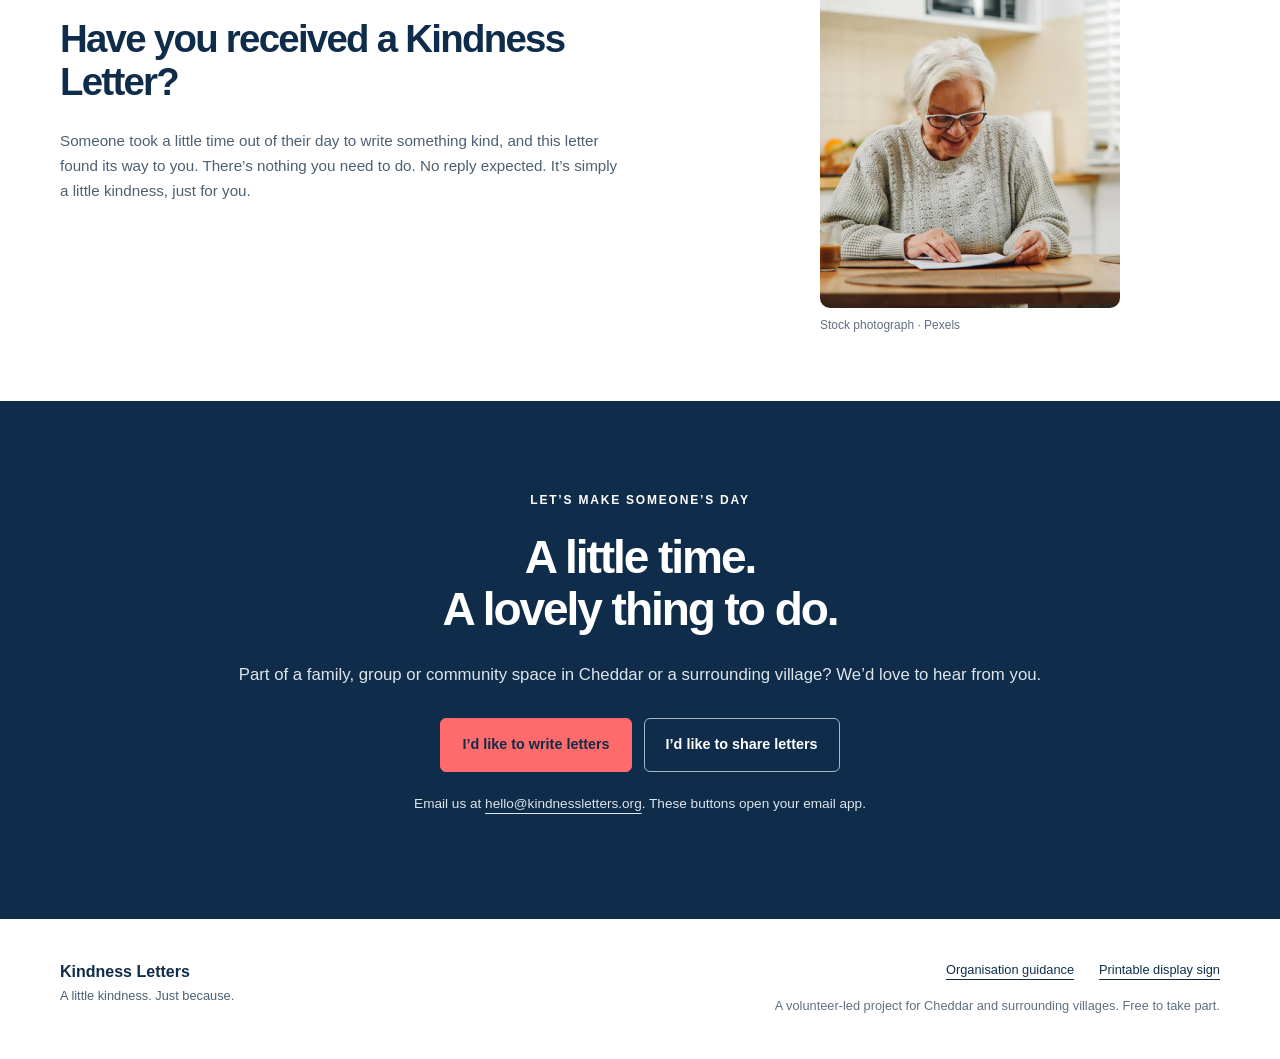
==== commit 72bb8cea: "Vertically centre cafe photo beside sharing content" ====
--- a/site/index.html
+++ b/site/index.html
@@ -1,4 +1,4 @@
-<!doctype html><html lang="en-GB"><head><meta charset="utf-8"><meta name="viewport" content="width=device-width, initial-scale=1"><meta name="theme-color" content="#0F2D4A"><link rel="icon" href="assets/favicon.svg" type="image/svg+xml"><link rel="stylesheet" href="styles.css?v=20261121-write-alignment"><script src="config.js?v=20261121-photos" defer></script><script src="app.js?v=20261121-photos" defer></script><title>Kindness Letters — Cheddar &amp; surrounding villages</title><meta name="description" content="A free, volunteer-led project sharing handwritten kindness in Cheddar, Somerset and surrounding villages. Help write or share letters in our community."><link rel="canonical" href="https://kindnessletters.org/"><meta property="og:title" content="Kindness Letters — Cheddar &amp; surrounding villages"><meta property="og:description" content="A little kindness in Cheddar and the surrounding Somerset villages. Help us write and share handwritten letters in our community."><meta property="og:type" content="website"><meta property="og:url" content="https://kindnessletters.org/"><meta name="twitter:card" content="summary"></head><body><a class="skip" href="#main">Skip to content</a><header class="header wrap"><a class="brand" href="index.html" aria-label="Kindness Letters home"><span class="brand-fallback" hidden>Kindness Letters<span>A little kindness. Just because.</span></span><img class="brand-logo" src="assets/kindness-letters-logo.png" width="1983" height="793" alt="Kindness Letters. A little kindness. Just because."></a><nav aria-label="Main navigation"><a href="index.html#write">Write letters</a><a href="index.html#offer">Share letters</a><a href="index.html#about">Our story</a><a class="nav-contact" href="index.html#contact">Get involved</a></nav></header>
+<!doctype html><html lang="en-GB"><head><meta charset="utf-8"><meta name="viewport" content="width=device-width, initial-scale=1"><meta name="theme-color" content="#0F2D4A"><link rel="icon" href="assets/favicon.svg" type="image/svg+xml"><link rel="stylesheet" href="styles.css?v=20261121-cafe-centred"><script src="config.js?v=20261121-photos" defer></script><script src="app.js?v=20261121-photos" defer></script><title>Kindness Letters — Cheddar &amp; surrounding villages</title><meta name="description" content="A free, volunteer-led project sharing handwritten kindness in Cheddar, Somerset and surrounding villages. Help write or share letters in our community."><link rel="canonical" href="https://kindnessletters.org/"><meta property="og:title" content="Kindness Letters — Cheddar &amp; surrounding villages"><meta property="og:description" content="A little kindness in Cheddar and the surrounding Somerset villages. Help us write and share handwritten letters in our community."><meta property="og:type" content="website"><meta property="og:url" content="https://kindnessletters.org/"><meta name="twitter:card" content="summary"></head><body><a class="skip" href="#main">Skip to content</a><header class="header wrap"><a class="brand" href="index.html" aria-label="Kindness Letters home"><span class="brand-fallback" hidden>Kindness Letters<span>A little kindness. Just because.</span></span><img class="brand-logo" src="assets/kindness-letters-logo.png" width="1983" height="793" alt="Kindness Letters. A little kindness. Just because."></a><nav aria-label="Main navigation"><a href="index.html#write">Write letters</a><a href="index.html#offer">Share letters</a><a href="index.html#about">Our story</a><a class="nav-contact" href="index.html#contact">Get involved</a></nav></header>
 <main id="main">
 <section class="hero wrap"><div class="hero-labels"><span class="eyebrow campaign">Christmas 2026</span><p class="community-label">A Cheddar community project</p></div><div class="hero-copy"><h1 id="hero-title">A little kindness can make <span>someone’s day.</span></h1><p class="lead" id="hero-intro">This Christmas, we're bringing people together in Cheddar and the surrounding Somerset villages through handwritten letters. A few thoughtful words to brighten someone's day in our community. No strings attached. Just a little kindness.</p><div class="actions"><a class="button" href="#write">Write Kindness Letters</a><a class="button secondary" href="#offer">Share Kindness Letters</a></div><p class="hero-tagline">Spreading a little kindness, one letter at a time.</p><p class="small hero-note">Handwritten. Heartfelt. Free to take part.</p></div><figure class="hero-photo"><img src="assets/friends-hugging.webp" width="4413" height="5673" alt="Two friends sharing a hug outside a café." fetchpriority="high"><figcaption>Stock photograph · Masud Rodriguez / Pexels</figcaption></figure></section>
 <section class="how"><div class="wrap"><div class="section-top"><span class="eyebrow">A SIMPLE IDEA</span><h2>A few words. A little care.<br>A lovely surprise.</h2></div><div class="steps"><article><span class="step-icon" aria-hidden="true">✎</span><h3>Write</h3><p>People of all ages write thoughtful, uplifting letters.</p></article><article><span class="step-icon" aria-hidden="true">✓</span><h3>Check</h3><p>Our volunteers check every letter before sealing it.</p></article><article><span class="step-icon" aria-hidden="true">♡</span><h3>Share</h3><p>Letters are delivered to participating organisations in Cheddar and the surrounding villages for people to enjoy.</p></article></div></div></section>
--- a/site/styles.css
+++ b/site/styles.css
@@ -28,7 +28,7 @@
 @media(max-width:850px){.sharing-photo{max-width:360px}.display-resource{grid-column:1}.display-resource .display-scene{grid-row:auto}}
 
 /* A café display invites hosts; the reading portrait accompanies recipient reassurance. */
-.sharing-photo.cafe-photo{max-width:none;align-self:start}
+.sharing-photo.cafe-photo{max-width:none;align-self:center}
 .offer .split:has(.cafe-photo){align-items:start}
 .recipient{grid-template-columns:1.2fr 1fr;align-items:center;gap:60px}
 .recipient-copy{max-width:560px}.recipient-copy h2{font-size:clamp(1.8rem,3vw,2.5rem)}
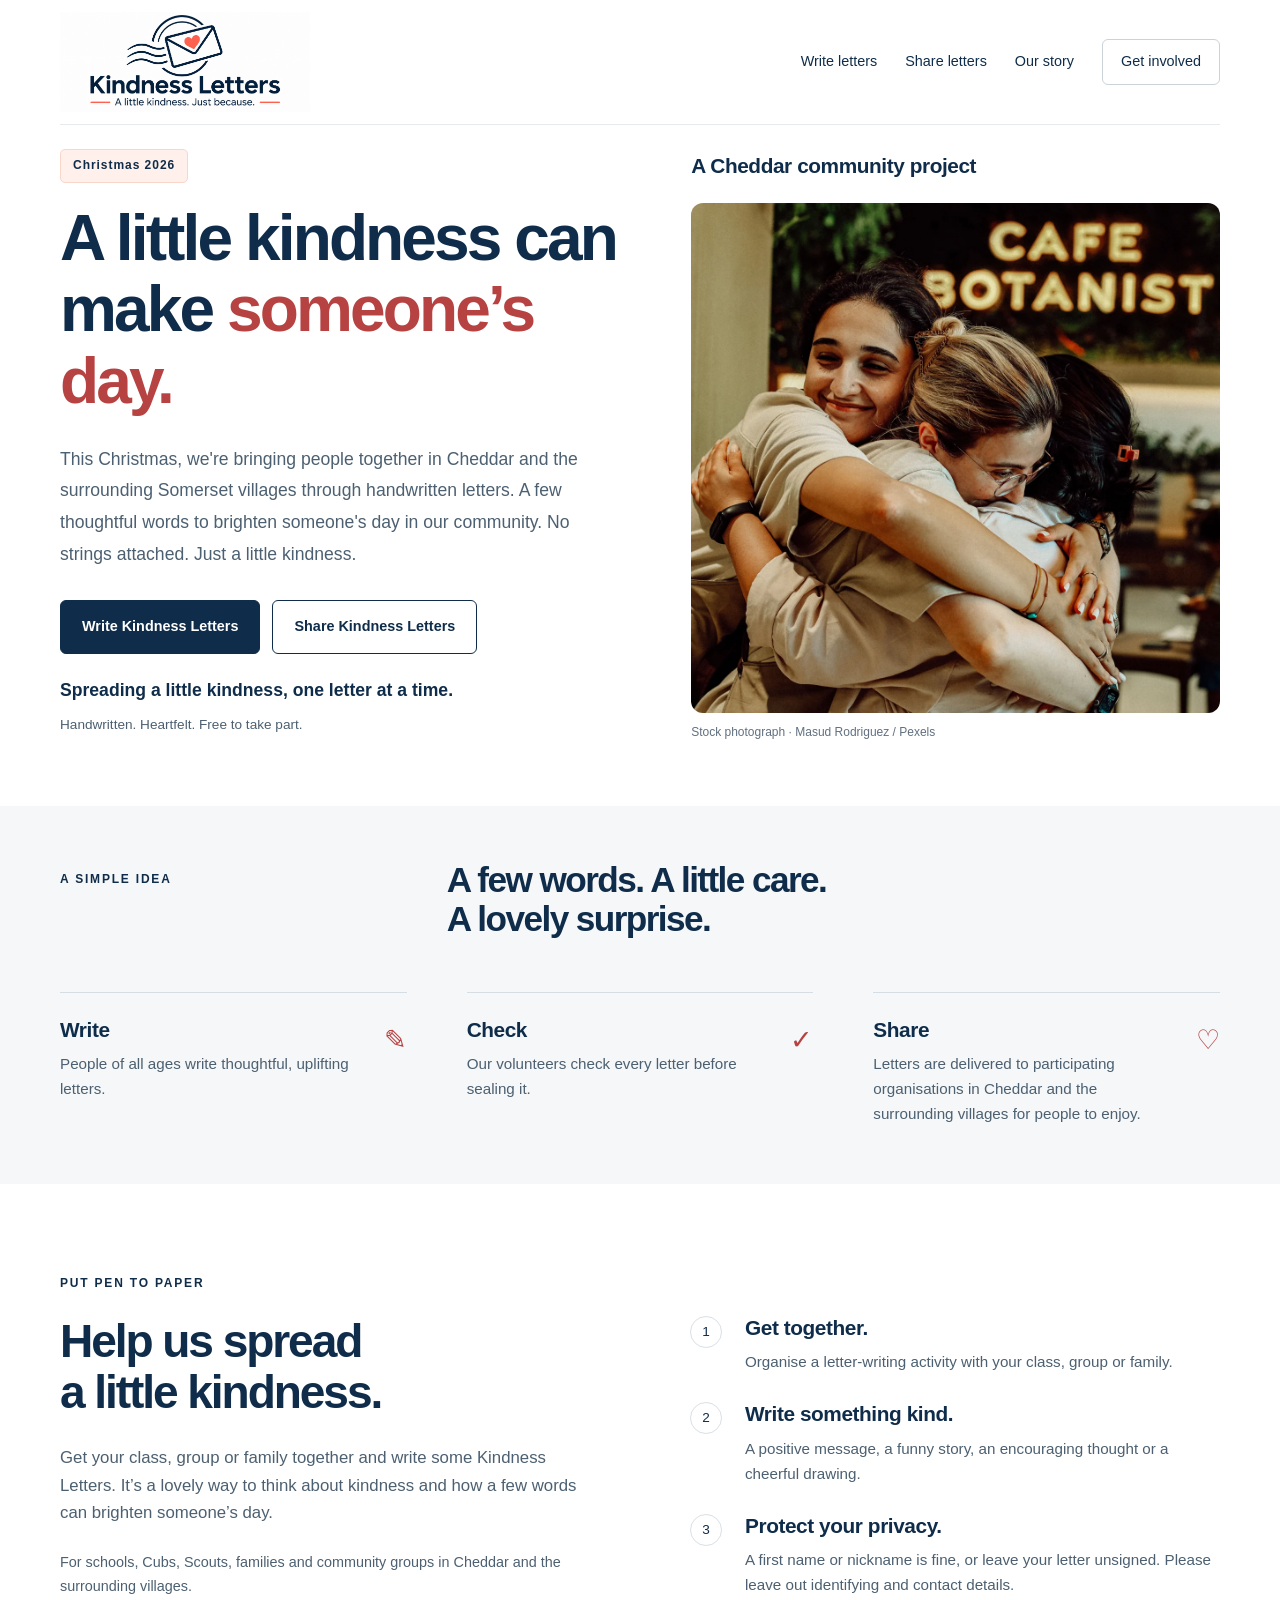
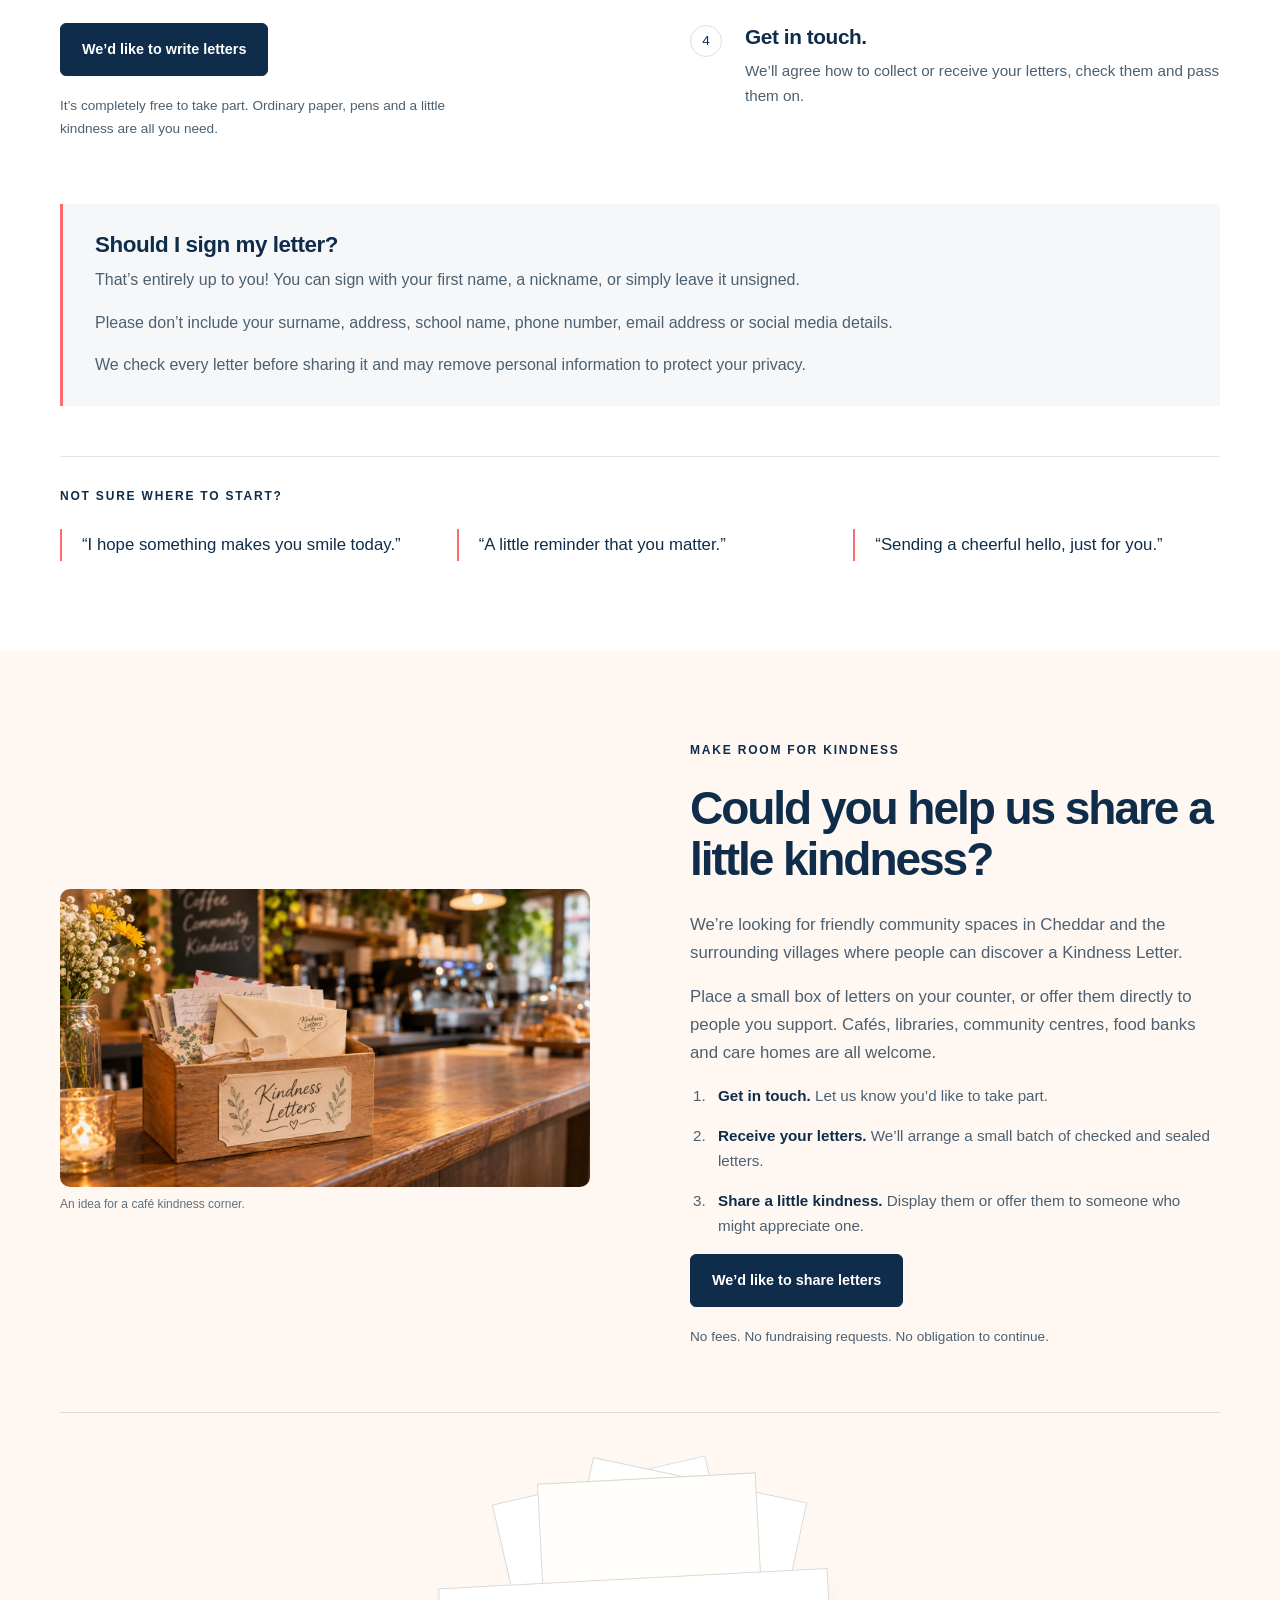
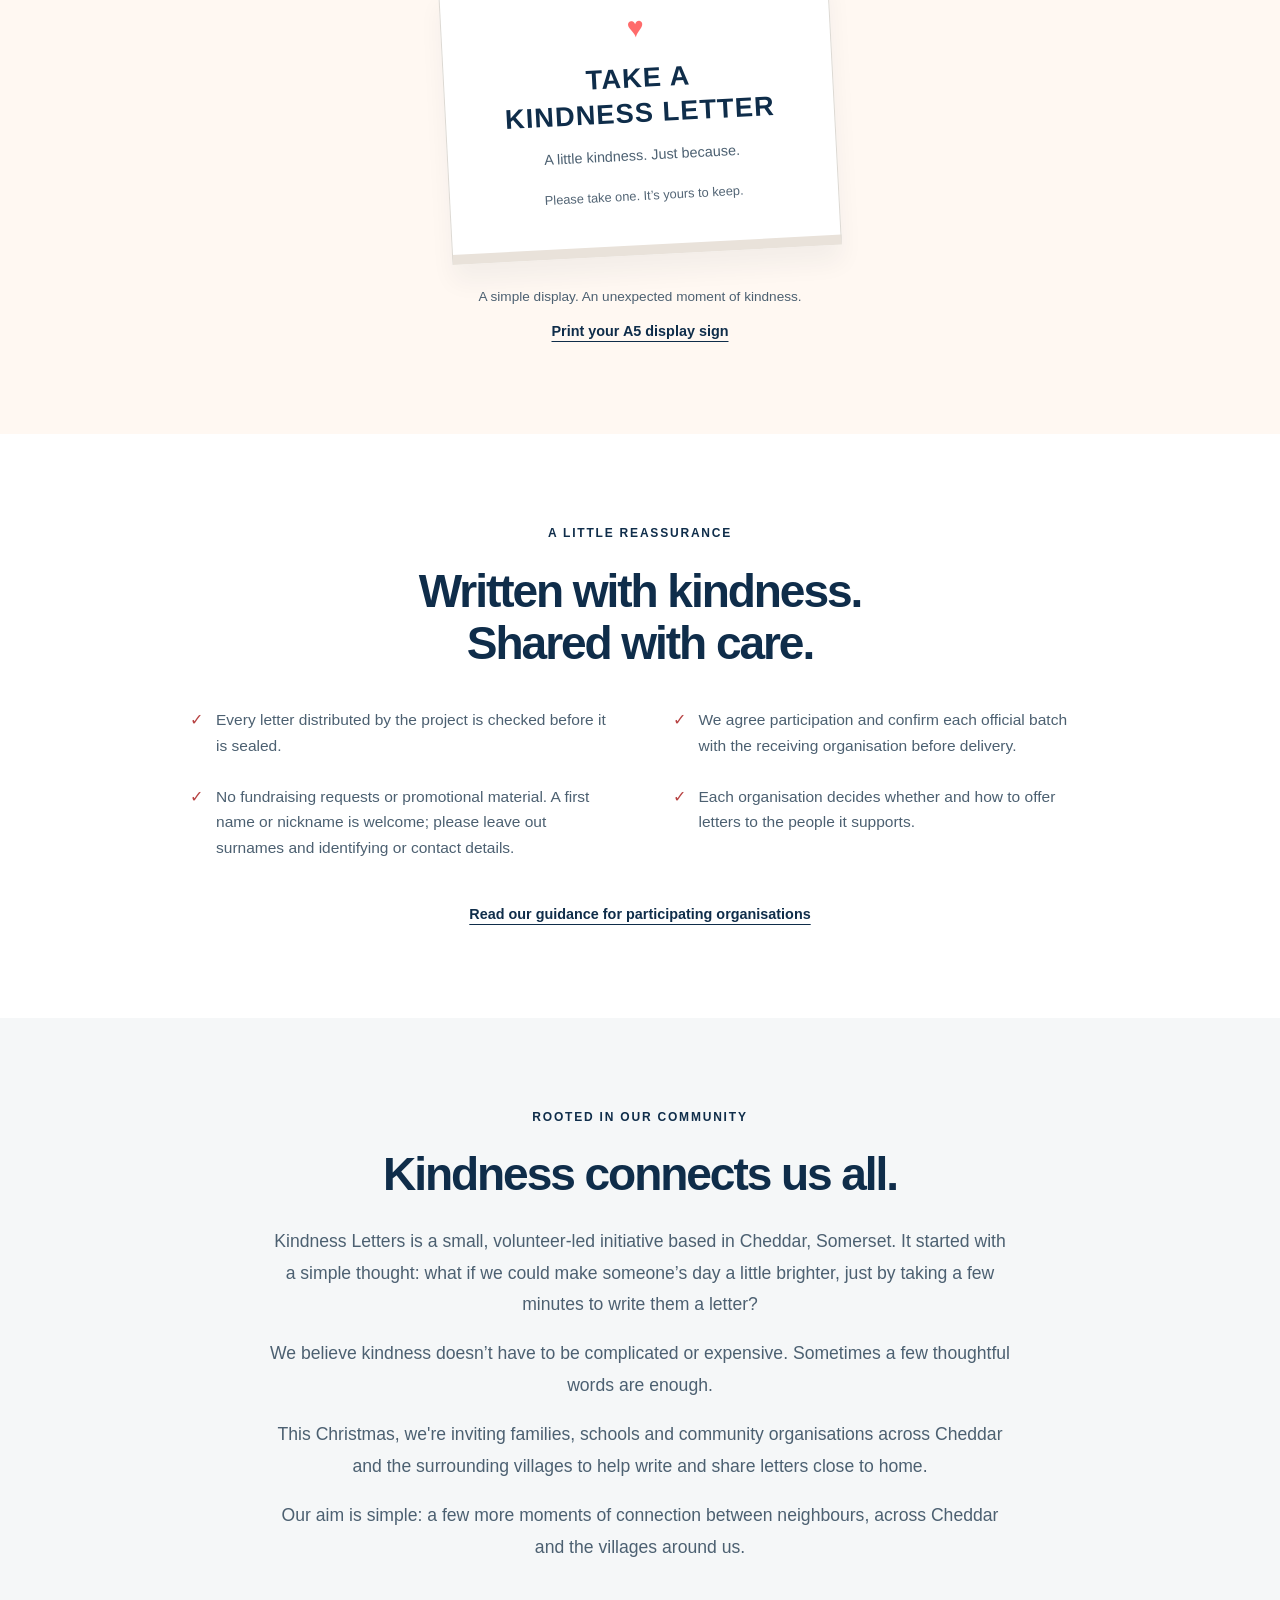
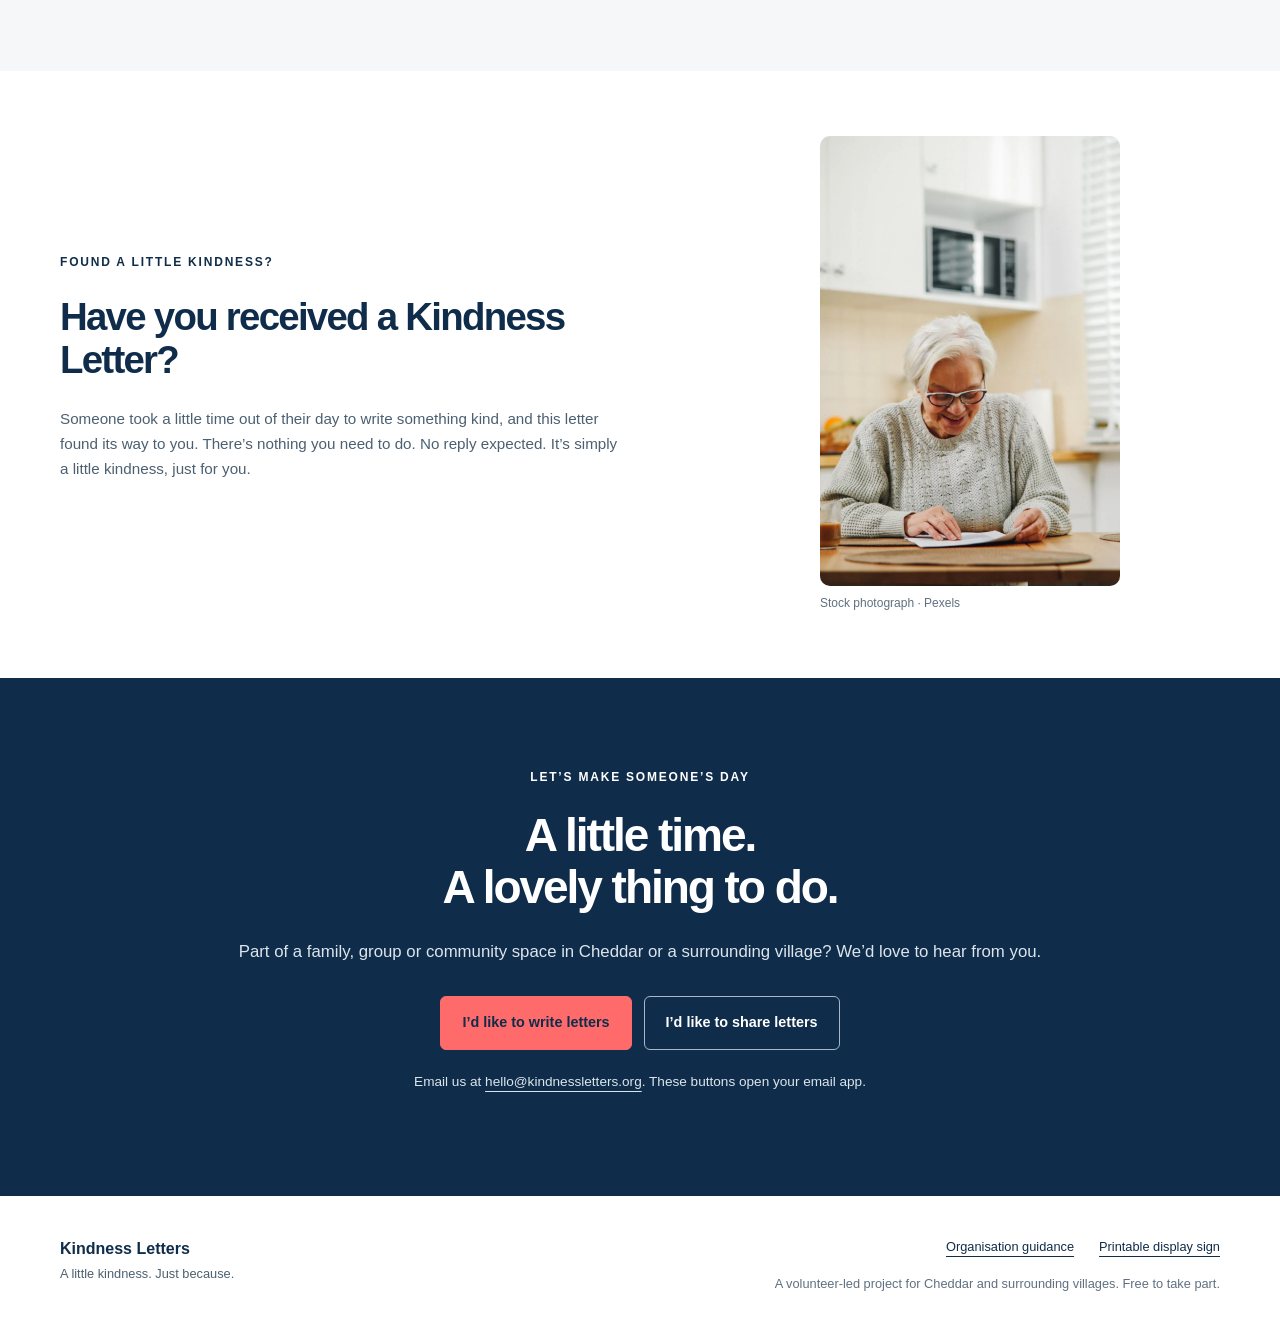
==== commit e0562aba: "Clarify optional letter signatures and privacy guidance" ====
--- a/site/index.html
+++ b/site/index.html
@@ -1,10 +1,10 @@
-<!doctype html><html lang="en-GB"><head><meta charset="utf-8"><meta name="viewport" content="width=device-width, initial-scale=1"><meta name="theme-color" content="#0F2D4A"><link rel="icon" href="assets/favicon.svg" type="image/svg+xml"><link rel="stylesheet" href="styles.css?v=20261121-cafe-centred"><script src="config.js?v=20261121-photos" defer></script><script src="app.js?v=20261121-photos" defer></script><title>Kindness Letters — Cheddar &amp; surrounding villages</title><meta name="description" content="A free, volunteer-led project sharing handwritten kindness in Cheddar, Somerset and surrounding villages. Help write or share letters in our community."><link rel="canonical" href="https://kindnessletters.org/"><meta property="og:title" content="Kindness Letters — Cheddar &amp; surrounding villages"><meta property="og:description" content="A little kindness in Cheddar and the surrounding Somerset villages. Help us write and share handwritten letters in our community."><meta property="og:type" content="website"><meta property="og:url" content="https://kindnessletters.org/"><meta name="twitter:card" content="summary"></head><body><a class="skip" href="#main">Skip to content</a><header class="header wrap"><a class="brand" href="index.html" aria-label="Kindness Letters home"><span class="brand-fallback" hidden>Kindness Letters<span>A little kindness. Just because.</span></span><img class="brand-logo" src="assets/kindness-letters-logo.png" width="1983" height="793" alt="Kindness Letters. A little kindness. Just because."></a><nav aria-label="Main navigation"><a href="index.html#write">Write letters</a><a href="index.html#offer">Share letters</a><a href="index.html#about">Our story</a><a class="nav-contact" href="index.html#contact">Get involved</a></nav></header>
+<!doctype html><html lang="en-GB"><head><meta charset="utf-8"><meta name="viewport" content="width=device-width, initial-scale=1"><meta name="theme-color" content="#0F2D4A"><link rel="icon" href="assets/favicon.svg" type="image/svg+xml"><link rel="stylesheet" href="styles.css?v=20261121-signing"><script src="config.js?v=20261121-photos" defer></script><script src="app.js?v=20261121-photos" defer></script><title>Kindness Letters — Cheddar &amp; surrounding villages</title><meta name="description" content="A free, volunteer-led project sharing handwritten kindness in Cheddar, Somerset and surrounding villages. Help write or share letters in our community."><link rel="canonical" href="https://kindnessletters.org/"><meta property="og:title" content="Kindness Letters — Cheddar &amp; surrounding villages"><meta property="og:description" content="A little kindness in Cheddar and the surrounding Somerset villages. Help us write and share handwritten letters in our community."><meta property="og:type" content="website"><meta property="og:url" content="https://kindnessletters.org/"><meta name="twitter:card" content="summary"></head><body><a class="skip" href="#main">Skip to content</a><header class="header wrap"><a class="brand" href="index.html" aria-label="Kindness Letters home"><span class="brand-fallback" hidden>Kindness Letters<span>A little kindness. Just because.</span></span><img class="brand-logo" src="assets/kindness-letters-logo.png" width="1983" height="793" alt="Kindness Letters. A little kindness. Just because."></a><nav aria-label="Main navigation"><a href="index.html#write">Write letters</a><a href="index.html#offer">Share letters</a><a href="index.html#about">Our story</a><a class="nav-contact" href="index.html#contact">Get involved</a></nav></header>
 <main id="main">
 <section class="hero wrap"><div class="hero-labels"><span class="eyebrow campaign">Christmas 2026</span><p class="community-label">A Cheddar community project</p></div><div class="hero-copy"><h1 id="hero-title">A little kindness can make <span>someone’s day.</span></h1><p class="lead" id="hero-intro">This Christmas, we're bringing people together in Cheddar and the surrounding Somerset villages through handwritten letters. A few thoughtful words to brighten someone's day in our community. No strings attached. Just a little kindness.</p><div class="actions"><a class="button" href="#write">Write Kindness Letters</a><a class="button secondary" href="#offer">Share Kindness Letters</a></div><p class="hero-tagline">Spreading a little kindness, one letter at a time.</p><p class="small hero-note">Handwritten. Heartfelt. Free to take part.</p></div><figure class="hero-photo"><img src="assets/friends-hugging.webp" width="4413" height="5673" alt="Two friends sharing a hug outside a café." fetchpriority="high"><figcaption>Stock photograph · Masud Rodriguez / Pexels</figcaption></figure></section>
 <section class="how"><div class="wrap"><div class="section-top"><span class="eyebrow">A SIMPLE IDEA</span><h2>A few words. A little care.<br>A lovely surprise.</h2></div><div class="steps"><article><span class="step-icon" aria-hidden="true">✎</span><h3>Write</h3><p>People of all ages write thoughtful, uplifting letters.</p></article><article><span class="step-icon" aria-hidden="true">✓</span><h3>Check</h3><p>Our volunteers check every letter before sealing it.</p></article><article><span class="step-icon" aria-hidden="true">♡</span><h3>Share</h3><p>Letters are delivered to participating organisations in Cheddar and the surrounding villages for people to enjoy.</p></article></div></div></section>
-<section id="write" class="wrap split section"><div><span class="eyebrow">PUT PEN TO PAPER</span><h2>Help us spread<br>a little kindness.</h2><p>Get your class, group or family together and write some Kindness Letters. It’s a lovely way to think about kindness and how a few words can brighten someone’s day.</p><p class="audience">For schools, Cubs, Scouts, families and community groups in Cheddar and the surrounding villages.</p><a class="button" data-email="write" href="mailto:hello@kindnessletters.org?subject=We%27d%20like%20to%20write%20Kindness%20Letters">We’d like to write letters</a><p class="small">It’s completely free to take part. Ordinary paper, pens and a little kindness are all you need.</p></div><div><ol class="instructions"><li><h3>Get together.</h3><p>Organise a letter-writing activity with your class, group or family.</p></li><li><h3>Write something kind.</h3><p>A positive message, a funny story, an encouraging thought or a cheerful drawing.</p></li><li><h3>Keep it anonymous.</h3><p>Don’t include personal details, addresses or contact information.</p></li><li><h3>Get in touch.</h3><p>We’ll agree how to collect or receive your letters, check them and pass them on.</p></li></ol></div><div class="examples"><span class="eyebrow">NOT SURE WHERE TO START?</span><div><blockquote>“I hope something makes you smile today.”</blockquote><blockquote>“A little reminder that you matter.”</blockquote><blockquote>“Sending a cheerful hello, just for you.”</blockquote></div></div></section>
+<section id="write" class="wrap split section"><div><span class="eyebrow">PUT PEN TO PAPER</span><h2>Help us spread<br>a little kindness.</h2><p>Get your class, group or family together and write some Kindness Letters. It’s a lovely way to think about kindness and how a few words can brighten someone’s day.</p><p class="audience">For schools, Cubs, Scouts, families and community groups in Cheddar and the surrounding villages.</p><a class="button" data-email="write" href="mailto:hello@kindnessletters.org?subject=We%27d%20like%20to%20write%20Kindness%20Letters">We’d like to write letters</a><p class="small">It’s completely free to take part. Ordinary paper, pens and a little kindness are all you need.</p></div><div><ol class="instructions"><li><h3>Get together.</h3><p>Organise a letter-writing activity with your class, group or family.</p></li><li><h3>Write something kind.</h3><p>A positive message, a funny story, an encouraging thought or a cheerful drawing.</p></li><li><h3>Protect your privacy.</h3><p>A first name or nickname is fine, or leave your letter unsigned. Please leave out identifying and contact details.</p></li><li><h3>Get in touch.</h3><p>We’ll agree how to collect or receive your letters, check them and pass them on.</p></li></ol></div><aside class="signing-guidance" aria-labelledby="signing-heading"><h3 id="signing-heading">Should I sign my letter?</h3><p>That’s entirely up to you! You can sign with your first name, a nickname, or simply leave it unsigned.</p><p>Please don’t include your surname, address, school name, phone number, email address or social media details.</p><p>We check every letter before sharing it and may remove personal information to protect your privacy.</p></aside><div class="examples"><span class="eyebrow">NOT SURE WHERE TO START?</span><div><blockquote>“I hope something makes you smile today.”</blockquote><blockquote>“A little reminder that you matter.”</blockquote><blockquote>“Sending a cheerful hello, just for you.”</blockquote></div></div></section>
 <section id="offer" class="offer"><div class="wrap split section"><figure class="sharing-photo cafe-photo"><img src="assets/cafe-corner.webp" width="1400" height="788" alt="A wooden box of Kindness Letters on a café counter." loading="lazy"><figcaption>An idea for a café kindness corner.</figcaption></figure><div><span class="eyebrow">MAKE ROOM FOR KINDNESS</span><h2>Could you help us share a little kindness?</h2><p>We’re looking for friendly community spaces in Cheddar and the surrounding villages where people can discover a Kindness Letter.</p><p>Place a small box of letters on your counter, or offer them directly to people you support. Cafés, libraries, community centres, food banks and care homes are all welcome.</p><ol class="compact-list"><li><strong>Get in touch.</strong> Let us know you’d like to take part.</li><li><strong>Receive your letters.</strong> We’ll arrange a small batch of checked and sealed letters.</li><li><strong>Share a little kindness.</strong> Display them or offer them to someone who might appreciate one.</li></ol><a class="button" data-email="share" href="mailto:hello@kindnessletters.org?subject=We%27d%20like%20to%20share%20Kindness%20Letters">We’d like to share letters</a><p class="small">No fees. No fundraising requests. No obligation to continue.</p></div><div class="display-resource"><div class="display-scene"><div class="display-letters" aria-hidden="true"><i></i><i></i><i></i></div><div class="display-box"><span class="heart" aria-hidden="true">♥</span><strong>TAKE A<br>KINDNESS LETTER</strong><p>A little kindness. Just because.</p><small>Please take one. It’s yours to keep.</small></div><p class="small">A simple display. An unexpected moment of kindness.</p><a class="text-link" href="display-sign.html">Print your A5 display sign</a></div></div></div></section>
-<section class="wrap section care"><span class="eyebrow">A LITTLE REASSURANCE</span><h2>Written with kindness.<br>Shared with care.</h2><div class="care-grid"><p>Every letter distributed by the project is checked before it is sealed.</p><p>We agree participation and confirm each official batch with the receiving organisation before delivery.</p><p>No fundraising requests or promotional material. We ask writers to leave out personal or identifying information.</p><p>Each organisation decides whether and how to offer letters to the people it supports.</p></div><a class="text-link" href="guidance.html">Read our guidance for participating organisations</a></section>
+<section class="wrap section care"><span class="eyebrow">A LITTLE REASSURANCE</span><h2>Written with kindness.<br>Shared with care.</h2><div class="care-grid"><p>Every letter distributed by the project is checked before it is sealed.</p><p>We agree participation and confirm each official batch with the receiving organisation before delivery.</p><p>No fundraising requests or promotional material. A first name or nickname is welcome; please leave out surnames and identifying or contact details.</p><p>Each organisation decides whether and how to offer letters to the people it supports.</p></div><a class="text-link" href="guidance.html">Read our guidance for participating organisations</a></section>
 <section id="about" class="about"><div class="wrap section about-inner"><span class="eyebrow">ROOTED IN OUR COMMUNITY</span><h2>Kindness connects us all.</h2><p>Kindness Letters is a small, volunteer-led initiative based in Cheddar, Somerset. It started with a simple thought: what if we could make someone’s day a little brighter, just by taking a few minutes to write them a letter?</p><p>We believe kindness doesn’t have to be complicated or expensive. Sometimes a few thoughtful words are enough.</p><p id="about-season">This Christmas, we’re inviting families, schools and community organisations across Cheddar and the surrounding villages to help write and share letters close to home.</p><p>Our aim is simple: a few more moments of connection between neighbours, across Cheddar and the villages around us.</p></div></section>
 <section class="wrap recipient" id="received"><div class="recipient-copy"><div><span class="eyebrow">FOUND A LITTLE KINDNESS?</span><h2>Have you received a Kindness Letter?</h2></div><p>Someone took a little time out of their day to write something kind, and this letter found its way to you. There’s nothing you need to do. No reply expected. It’s simply a little kindness, just for you.</p></div><figure class="recipient-photo"><img src="assets/writing-a-letter.webp" width="4293" height="6440" alt="An older woman smiling as she reads a letter at a table." loading="lazy"><figcaption>Stock photograph · Pexels</figcaption></figure></section>
 <section id="contact" class="contact"><div class="wrap section"><span class="eyebrow">LET’S MAKE SOMEONE’S DAY</span><h2>A little time.<br>A lovely thing to do.</h2><p>Part of a family, group or community space in Cheddar or a surrounding village? We’d love to hear from you.</p><div class="actions"><a class="button coral" data-email="write" href="mailto:hello@kindnessletters.org?subject=We%27d%20like%20to%20write%20Kindness%20Letters">I’d like to write letters</a><a class="button light" data-email="share" href="mailto:hello@kindnessletters.org?subject=We%27d%20like%20to%20share%20Kindness%20Letters">I’d like to share letters</a></div><p id="contact-status" class="small" role="status">Email us at <a href="mailto:hello@kindnessletters.org">hello@kindnessletters.org</a>.</p></div></section>
--- a/site/styles.css
+++ b/site/styles.css
@@ -39,3 +39,5 @@
 
 /* Align the writing steps with the main heading below the eyebrow on desktop. */
 @media(min-width:851px){#write .instructions{padding-top:calc(.75rem * 1.65 + 22px)}}
+
+.signing-guidance{grid-column:1/-1;background:#f5f7f8;border-left:3px solid #ff6b6b;padding:28px 32px}.signing-guidance h3{font-size:1.4rem}.signing-guidance p{max-width:850px;font-size:1rem}.signing-guidance p:last-child{margin-bottom:0}@media(max-width:500px){.signing-guidance{padding:24px 20px}}
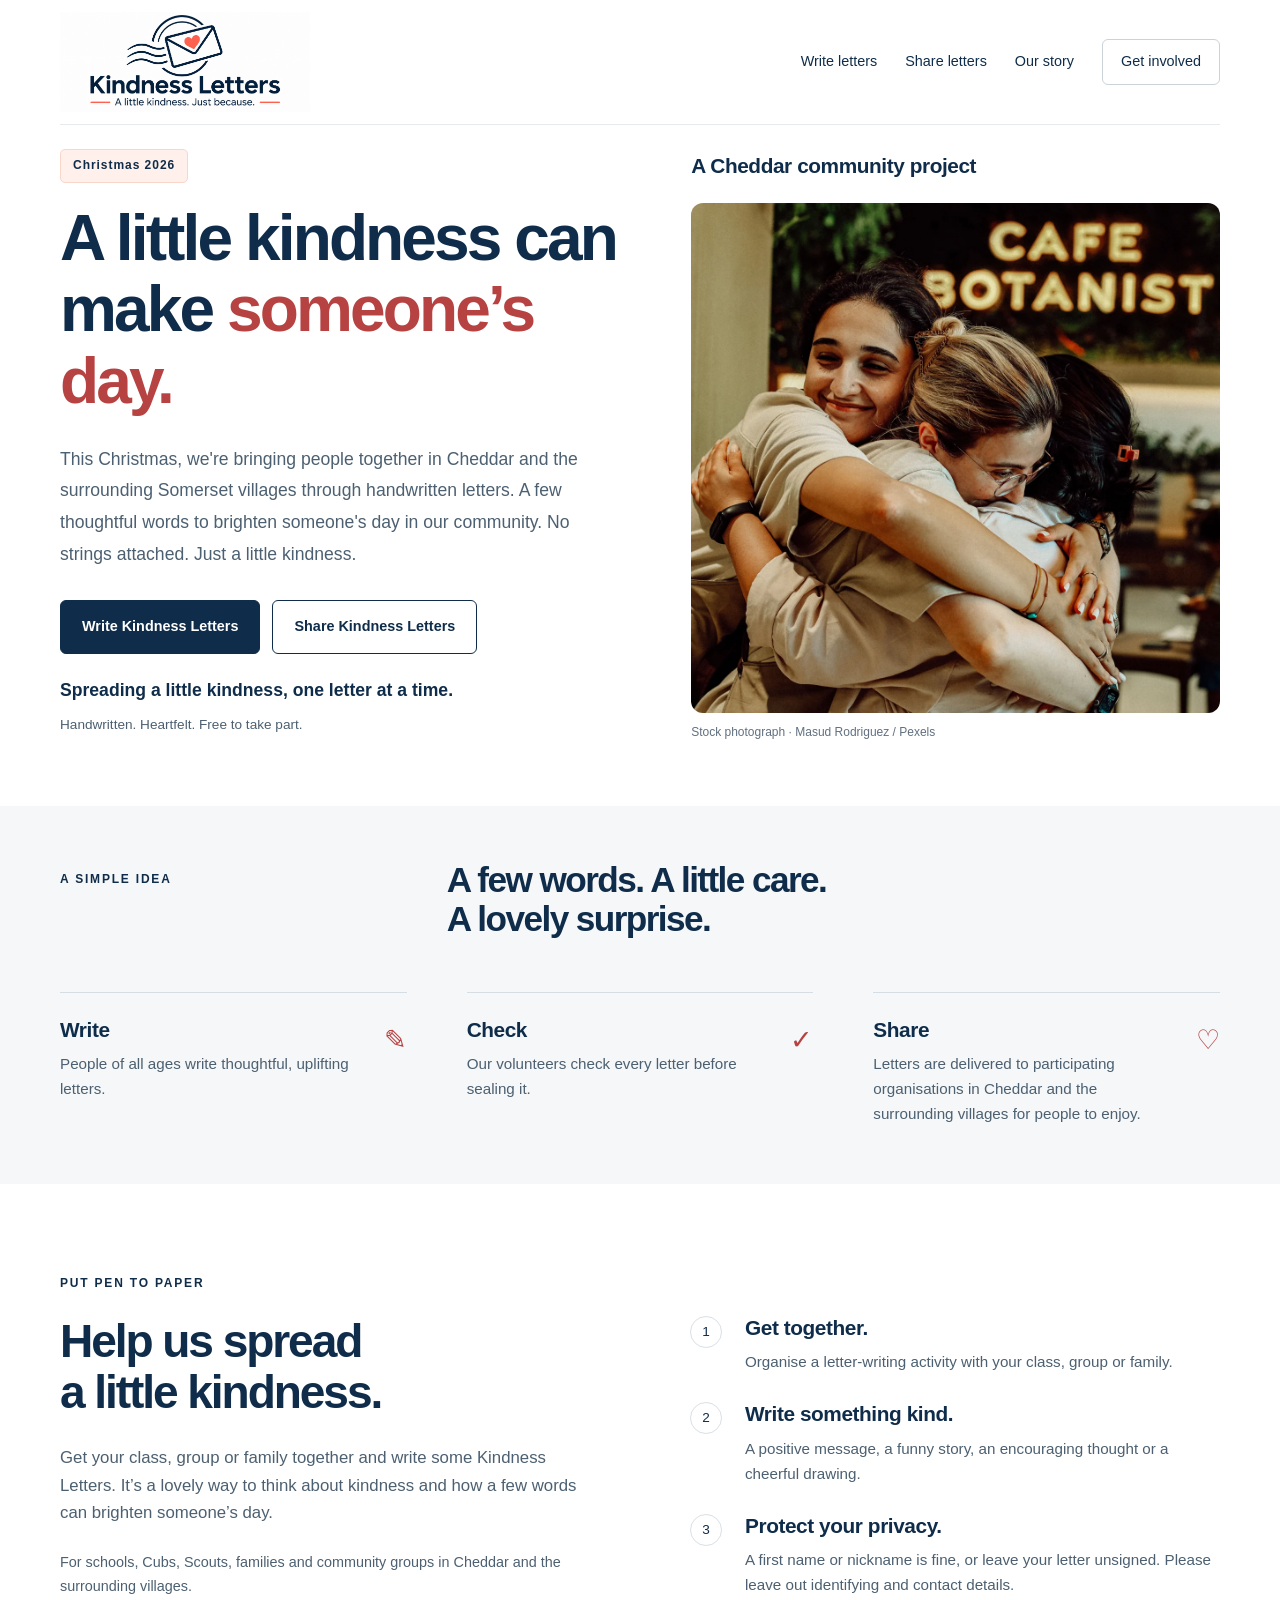
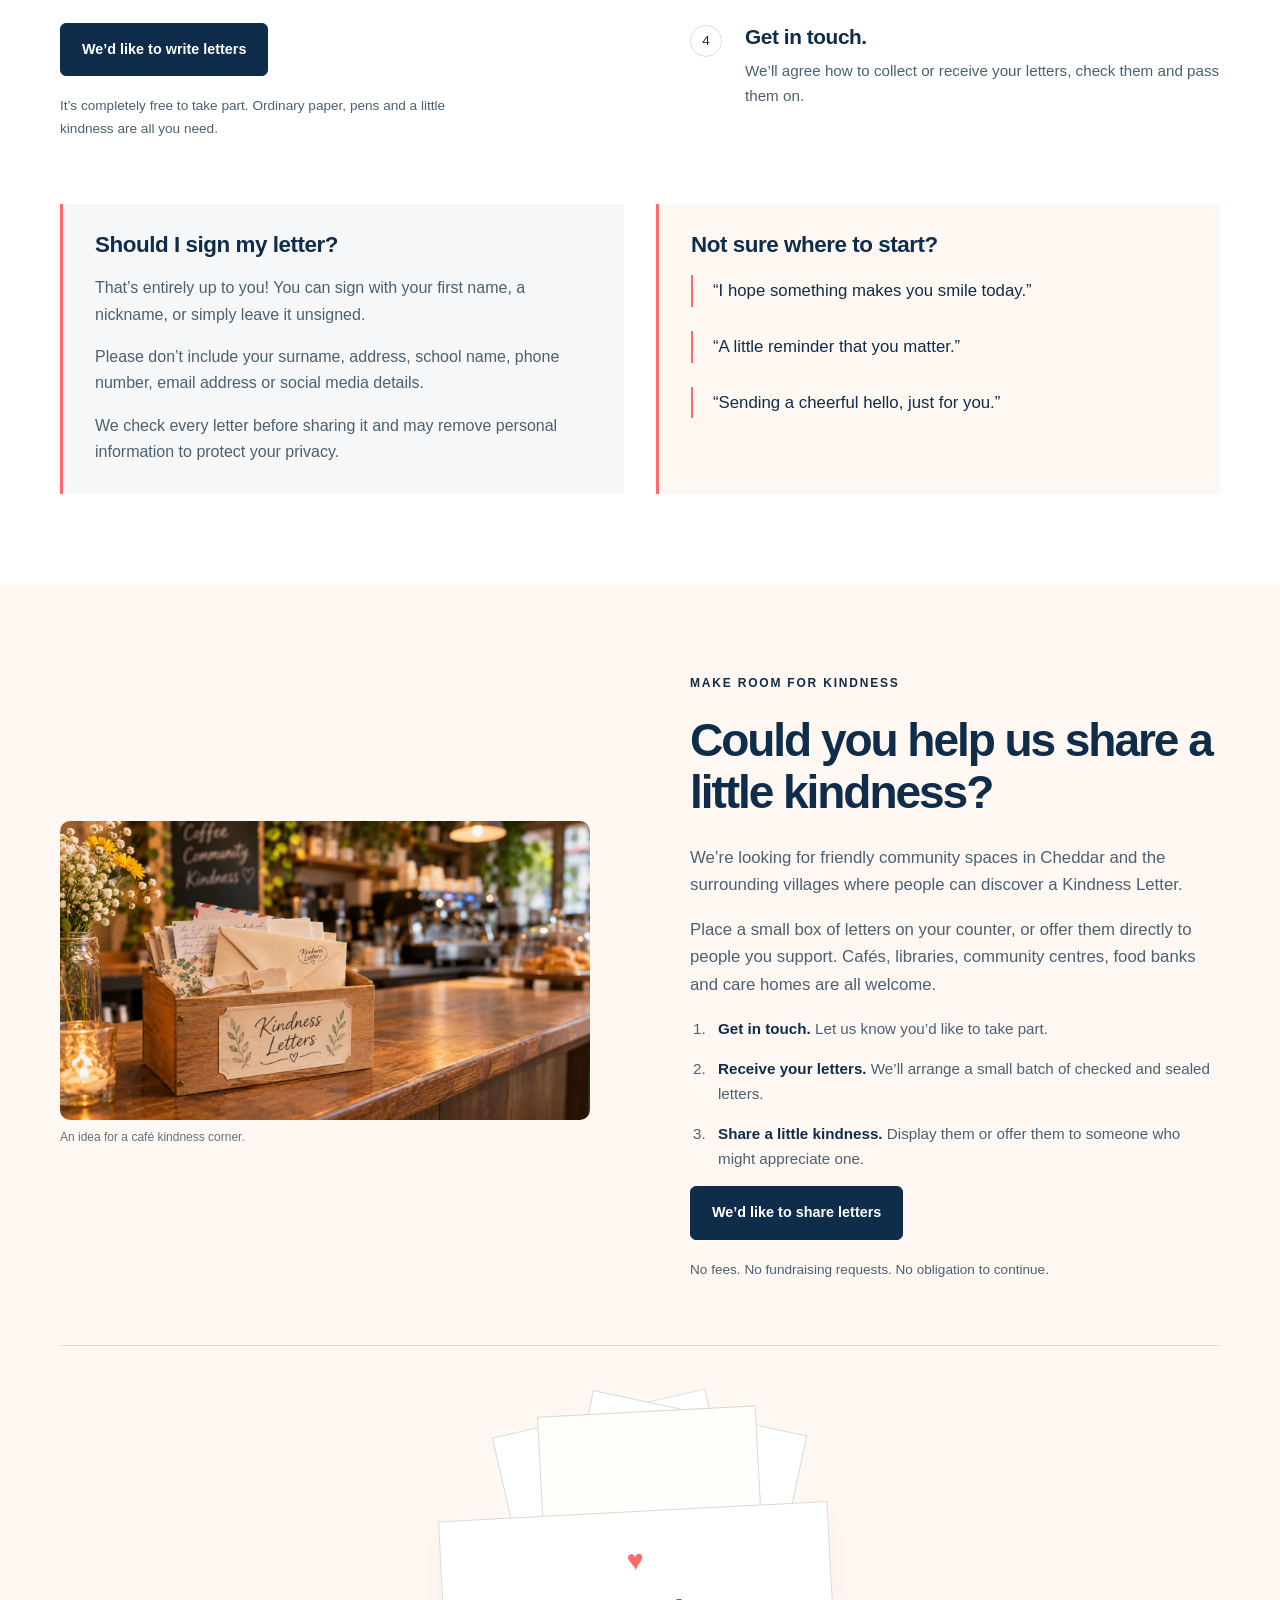
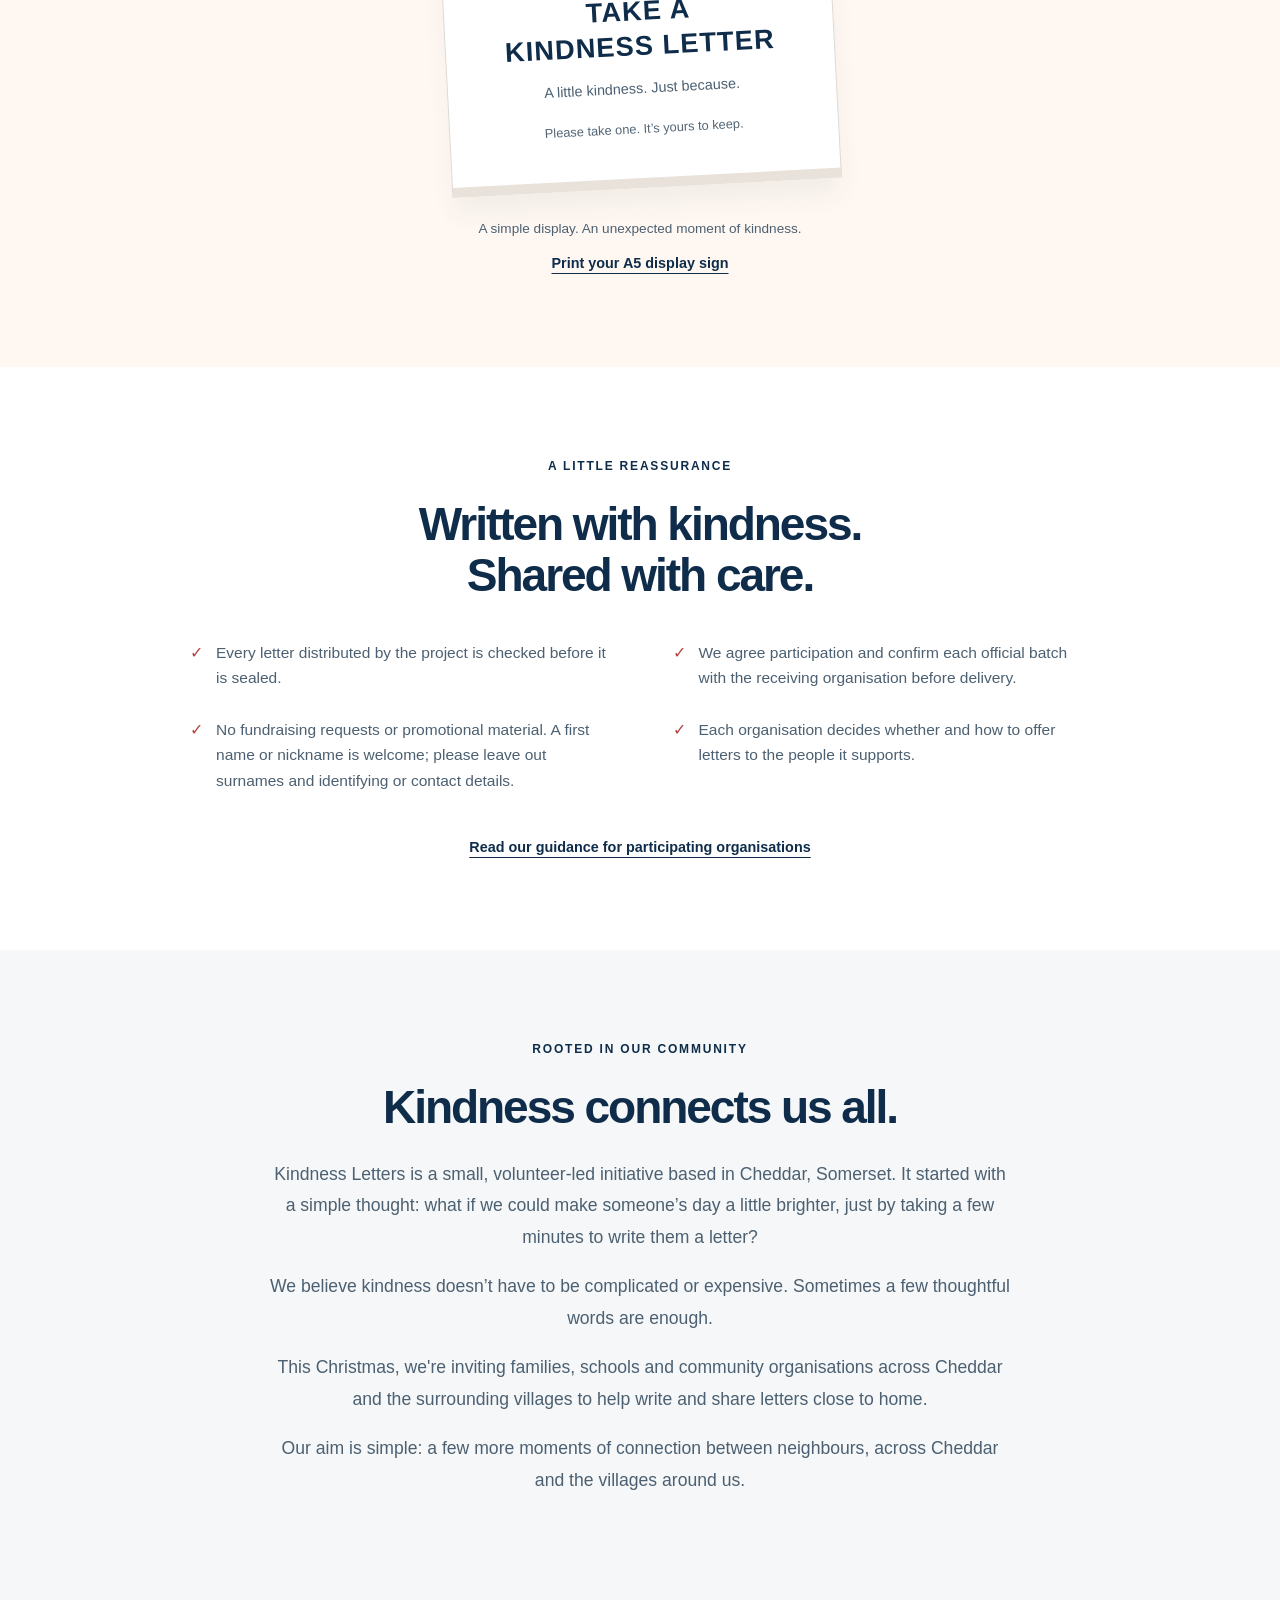
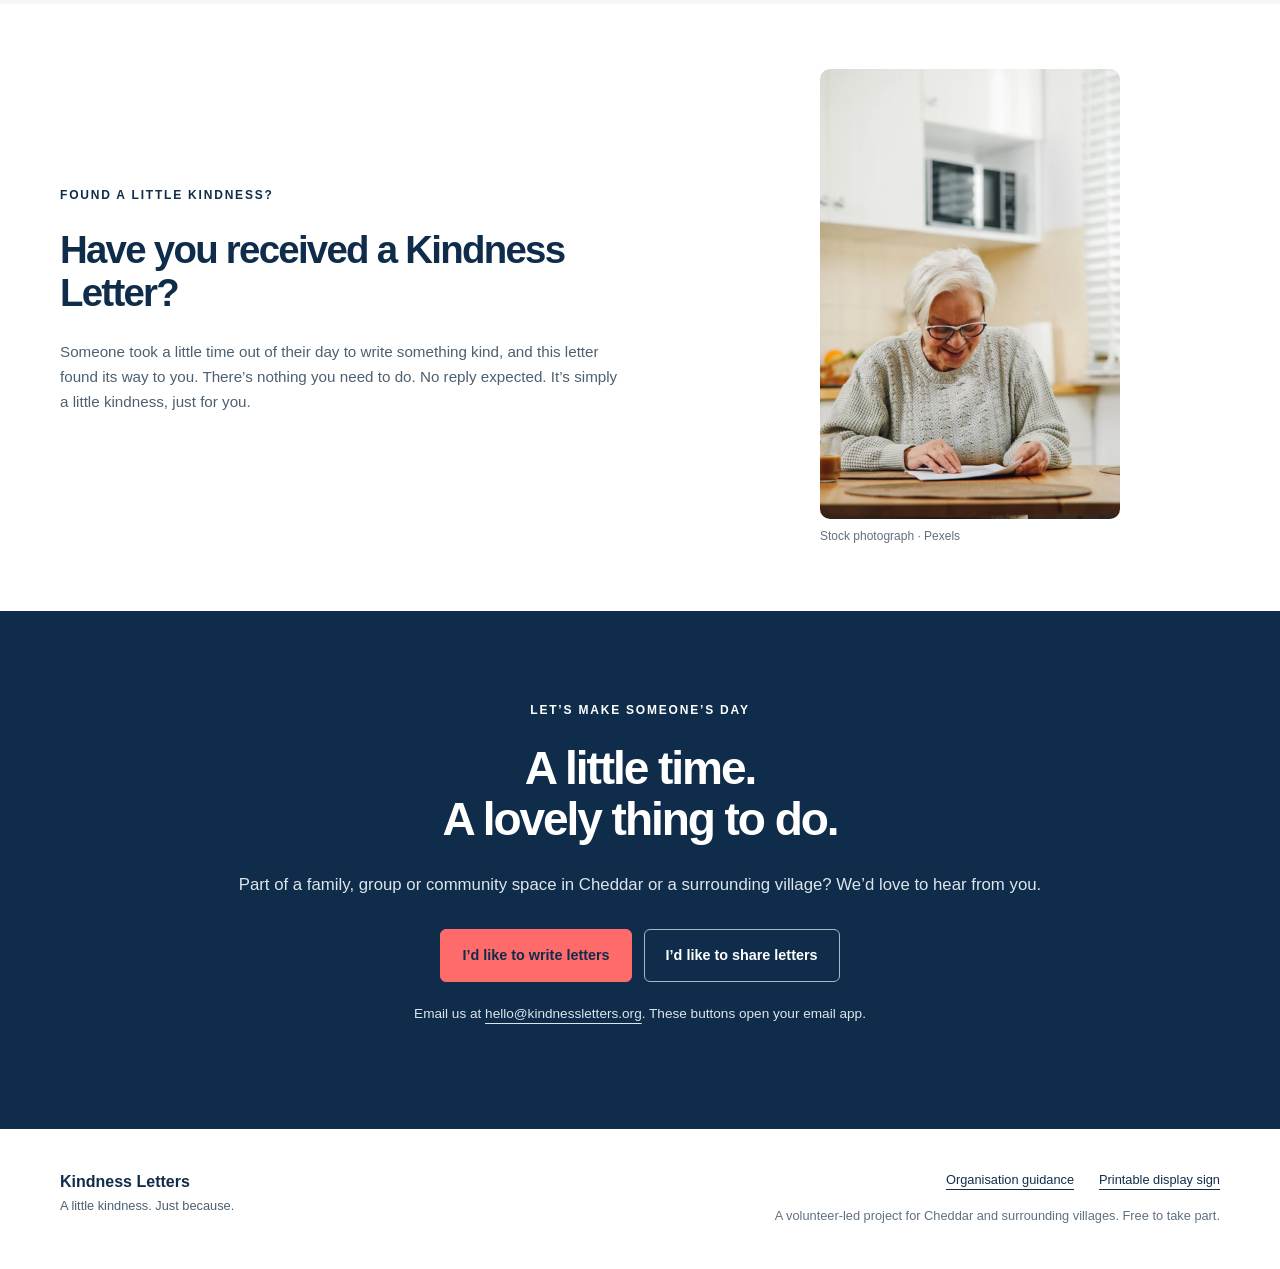
==== commit 56b5dcd6: "Pair signing guidance and example messages in two columns" ====
--- a/site/index.html
+++ b/site/index.html
@@ -1,8 +1,8 @@
-<!doctype html><html lang="en-GB"><head><meta charset="utf-8"><meta name="viewport" content="width=device-width, initial-scale=1"><meta name="theme-color" content="#0F2D4A"><link rel="icon" href="assets/favicon.svg" type="image/svg+xml"><link rel="stylesheet" href="styles.css?v=20261121-signing"><script src="config.js?v=20261121-photos" defer></script><script src="app.js?v=20261121-photos" defer></script><title>Kindness Letters — Cheddar &amp; surrounding villages</title><meta name="description" content="A free, volunteer-led project sharing handwritten kindness in Cheddar, Somerset and surrounding villages. Help write or share letters in our community."><link rel="canonical" href="https://kindnessletters.org/"><meta property="og:title" content="Kindness Letters — Cheddar &amp; surrounding villages"><meta property="og:description" content="A little kindness in Cheddar and the surrounding Somerset villages. Help us write and share handwritten letters in our community."><meta property="og:type" content="website"><meta property="og:url" content="https://kindnessletters.org/"><meta name="twitter:card" content="summary"></head><body><a class="skip" href="#main">Skip to content</a><header class="header wrap"><a class="brand" href="index.html" aria-label="Kindness Letters home"><span class="brand-fallback" hidden>Kindness Letters<span>A little kindness. Just because.</span></span><img class="brand-logo" src="assets/kindness-letters-logo.png" width="1983" height="793" alt="Kindness Letters. A little kindness. Just because."></a><nav aria-label="Main navigation"><a href="index.html#write">Write letters</a><a href="index.html#offer">Share letters</a><a href="index.html#about">Our story</a><a class="nav-contact" href="index.html#contact">Get involved</a></nav></header>
+<!doctype html><html lang="en-GB"><head><meta charset="utf-8"><meta name="viewport" content="width=device-width, initial-scale=1"><meta name="theme-color" content="#0F2D4A"><link rel="icon" href="assets/favicon.svg" type="image/svg+xml"><link rel="stylesheet" href="styles.css?v=20261121-writing-help"><script src="config.js?v=20261121-photos" defer></script><script src="app.js?v=20261121-photos" defer></script><title>Kindness Letters — Cheddar &amp; surrounding villages</title><meta name="description" content="A free, volunteer-led project sharing handwritten kindness in Cheddar, Somerset and surrounding villages. Help write or share letters in our community."><link rel="canonical" href="https://kindnessletters.org/"><meta property="og:title" content="Kindness Letters — Cheddar &amp; surrounding villages"><meta property="og:description" content="A little kindness in Cheddar and the surrounding Somerset villages. Help us write and share handwritten letters in our community."><meta property="og:type" content="website"><meta property="og:url" content="https://kindnessletters.org/"><meta name="twitter:card" content="summary"></head><body><a class="skip" href="#main">Skip to content</a><header class="header wrap"><a class="brand" href="index.html" aria-label="Kindness Letters home"><span class="brand-fallback" hidden>Kindness Letters<span>A little kindness. Just because.</span></span><img class="brand-logo" src="assets/kindness-letters-logo.png" width="1983" height="793" alt="Kindness Letters. A little kindness. Just because."></a><nav aria-label="Main navigation"><a href="index.html#write">Write letters</a><a href="index.html#offer">Share letters</a><a href="index.html#about">Our story</a><a class="nav-contact" href="index.html#contact">Get involved</a></nav></header>
 <main id="main">
 <section class="hero wrap"><div class="hero-labels"><span class="eyebrow campaign">Christmas 2026</span><p class="community-label">A Cheddar community project</p></div><div class="hero-copy"><h1 id="hero-title">A little kindness can make <span>someone’s day.</span></h1><p class="lead" id="hero-intro">This Christmas, we're bringing people together in Cheddar and the surrounding Somerset villages through handwritten letters. A few thoughtful words to brighten someone's day in our community. No strings attached. Just a little kindness.</p><div class="actions"><a class="button" href="#write">Write Kindness Letters</a><a class="button secondary" href="#offer">Share Kindness Letters</a></div><p class="hero-tagline">Spreading a little kindness, one letter at a time.</p><p class="small hero-note">Handwritten. Heartfelt. Free to take part.</p></div><figure class="hero-photo"><img src="assets/friends-hugging.webp" width="4413" height="5673" alt="Two friends sharing a hug outside a café." fetchpriority="high"><figcaption>Stock photograph · Masud Rodriguez / Pexels</figcaption></figure></section>
 <section class="how"><div class="wrap"><div class="section-top"><span class="eyebrow">A SIMPLE IDEA</span><h2>A few words. A little care.<br>A lovely surprise.</h2></div><div class="steps"><article><span class="step-icon" aria-hidden="true">✎</span><h3>Write</h3><p>People of all ages write thoughtful, uplifting letters.</p></article><article><span class="step-icon" aria-hidden="true">✓</span><h3>Check</h3><p>Our volunteers check every letter before sealing it.</p></article><article><span class="step-icon" aria-hidden="true">♡</span><h3>Share</h3><p>Letters are delivered to participating organisations in Cheddar and the surrounding villages for people to enjoy.</p></article></div></div></section>
-<section id="write" class="wrap split section"><div><span class="eyebrow">PUT PEN TO PAPER</span><h2>Help us spread<br>a little kindness.</h2><p>Get your class, group or family together and write some Kindness Letters. It’s a lovely way to think about kindness and how a few words can brighten someone’s day.</p><p class="audience">For schools, Cubs, Scouts, families and community groups in Cheddar and the surrounding villages.</p><a class="button" data-email="write" href="mailto:hello@kindnessletters.org?subject=We%27d%20like%20to%20write%20Kindness%20Letters">We’d like to write letters</a><p class="small">It’s completely free to take part. Ordinary paper, pens and a little kindness are all you need.</p></div><div><ol class="instructions"><li><h3>Get together.</h3><p>Organise a letter-writing activity with your class, group or family.</p></li><li><h3>Write something kind.</h3><p>A positive message, a funny story, an encouraging thought or a cheerful drawing.</p></li><li><h3>Protect your privacy.</h3><p>A first name or nickname is fine, or leave your letter unsigned. Please leave out identifying and contact details.</p></li><li><h3>Get in touch.</h3><p>We’ll agree how to collect or receive your letters, check them and pass them on.</p></li></ol></div><aside class="signing-guidance" aria-labelledby="signing-heading"><h3 id="signing-heading">Should I sign my letter?</h3><p>That’s entirely up to you! You can sign with your first name, a nickname, or simply leave it unsigned.</p><p>Please don’t include your surname, address, school name, phone number, email address or social media details.</p><p>We check every letter before sharing it and may remove personal information to protect your privacy.</p></aside><div class="examples"><span class="eyebrow">NOT SURE WHERE TO START?</span><div><blockquote>“I hope something makes you smile today.”</blockquote><blockquote>“A little reminder that you matter.”</blockquote><blockquote>“Sending a cheerful hello, just for you.”</blockquote></div></div></section>
+<section id="write" class="wrap split section"><div><span class="eyebrow">PUT PEN TO PAPER</span><h2>Help us spread<br>a little kindness.</h2><p>Get your class, group or family together and write some Kindness Letters. It’s a lovely way to think about kindness and how a few words can brighten someone’s day.</p><p class="audience">For schools, Cubs, Scouts, families and community groups in Cheddar and the surrounding villages.</p><a class="button" data-email="write" href="mailto:hello@kindnessletters.org?subject=We%27d%20like%20to%20write%20Kindness%20Letters">We’d like to write letters</a><p class="small">It’s completely free to take part. Ordinary paper, pens and a little kindness are all you need.</p></div><div><ol class="instructions"><li><h3>Get together.</h3><p>Organise a letter-writing activity with your class, group or family.</p></li><li><h3>Write something kind.</h3><p>A positive message, a funny story, an encouraging thought or a cheerful drawing.</p></li><li><h3>Protect your privacy.</h3><p>A first name or nickname is fine, or leave your letter unsigned. Please leave out identifying and contact details.</p></li><li><h3>Get in touch.</h3><p>We’ll agree how to collect or receive your letters, check them and pass them on.</p></li></ol></div><div class="writing-help"><aside class="signing-guidance" aria-labelledby="signing-heading"><h3 id="signing-heading">Should I sign my letter?</h3><p>That’s entirely up to you! You can sign with your first name, a nickname, or simply leave it unsigned.</p><p>Please don’t include your surname, address, school name, phone number, email address or social media details.</p><p>We check every letter before sharing it and may remove personal information to protect your privacy.</p></aside><div class="examples"><h3>Not sure where to start?</h3><div><blockquote>“I hope something makes you smile today.”</blockquote><blockquote>“A little reminder that you matter.”</blockquote><blockquote>“Sending a cheerful hello, just for you.”</blockquote></div></div></div></section>
 <section id="offer" class="offer"><div class="wrap split section"><figure class="sharing-photo cafe-photo"><img src="assets/cafe-corner.webp" width="1400" height="788" alt="A wooden box of Kindness Letters on a café counter." loading="lazy"><figcaption>An idea for a café kindness corner.</figcaption></figure><div><span class="eyebrow">MAKE ROOM FOR KINDNESS</span><h2>Could you help us share a little kindness?</h2><p>We’re looking for friendly community spaces in Cheddar and the surrounding villages where people can discover a Kindness Letter.</p><p>Place a small box of letters on your counter, or offer them directly to people you support. Cafés, libraries, community centres, food banks and care homes are all welcome.</p><ol class="compact-list"><li><strong>Get in touch.</strong> Let us know you’d like to take part.</li><li><strong>Receive your letters.</strong> We’ll arrange a small batch of checked and sealed letters.</li><li><strong>Share a little kindness.</strong> Display them or offer them to someone who might appreciate one.</li></ol><a class="button" data-email="share" href="mailto:hello@kindnessletters.org?subject=We%27d%20like%20to%20share%20Kindness%20Letters">We’d like to share letters</a><p class="small">No fees. No fundraising requests. No obligation to continue.</p></div><div class="display-resource"><div class="display-scene"><div class="display-letters" aria-hidden="true"><i></i><i></i><i></i></div><div class="display-box"><span class="heart" aria-hidden="true">♥</span><strong>TAKE A<br>KINDNESS LETTER</strong><p>A little kindness. Just because.</p><small>Please take one. It’s yours to keep.</small></div><p class="small">A simple display. An unexpected moment of kindness.</p><a class="text-link" href="display-sign.html">Print your A5 display sign</a></div></div></div></section>
 <section class="wrap section care"><span class="eyebrow">A LITTLE REASSURANCE</span><h2>Written with kindness.<br>Shared with care.</h2><div class="care-grid"><p>Every letter distributed by the project is checked before it is sealed.</p><p>We agree participation and confirm each official batch with the receiving organisation before delivery.</p><p>No fundraising requests or promotional material. A first name or nickname is welcome; please leave out surnames and identifying or contact details.</p><p>Each organisation decides whether and how to offer letters to the people it supports.</p></div><a class="text-link" href="guidance.html">Read our guidance for participating organisations</a></section>
 <section id="about" class="about"><div class="wrap section about-inner"><span class="eyebrow">ROOTED IN OUR COMMUNITY</span><h2>Kindness connects us all.</h2><p>Kindness Letters is a small, volunteer-led initiative based in Cheddar, Somerset. It started with a simple thought: what if we could make someone’s day a little brighter, just by taking a few minutes to write them a letter?</p><p>We believe kindness doesn’t have to be complicated or expensive. Sometimes a few thoughtful words are enough.</p><p id="about-season">This Christmas, we’re inviting families, schools and community organisations across Cheddar and the surrounding villages to help write and share letters close to home.</p><p>Our aim is simple: a few more moments of connection between neighbours, across Cheddar and the villages around us.</p></div></section>
--- a/site/styles.css
+++ b/site/styles.css
@@ -41,3 +41,12 @@
 @media(min-width:851px){#write .instructions{padding-top:calc(.75rem * 1.65 + 22px)}}
 
 .signing-guidance{grid-column:1/-1;background:#f5f7f8;border-left:3px solid #ff6b6b;padding:28px 32px}.signing-guidance h3{font-size:1.4rem}.signing-guidance p{max-width:850px;font-size:1rem}.signing-guidance p:last-child{margin-bottom:0}@media(max-width:500px){.signing-guidance{padding:24px 20px}}
+
+/* Pair signature guidance with message inspiration in one responsive row. */
+.writing-help{grid-column:1/-1;display:grid;grid-template-columns:minmax(0,1fr) minmax(0,1fr);gap:32px;align-items:stretch}
+.writing-help .signing-guidance,.writing-help .examples{grid-column:auto;margin:0;padding:28px 32px}
+.writing-help .examples{border-top:0;background:#fff8f2;border-left:3px solid #ff6b6b}
+.writing-help h3{font-size:1.4rem;margin-bottom:18px}
+.writing-help .examples>div{grid-template-columns:1fr;gap:24px}
+@media(max-width:850px){.writing-help{grid-template-columns:1fr;gap:24px}}
+@media(max-width:500px){.writing-help .signing-guidance,.writing-help .examples{padding:24px 20px}}
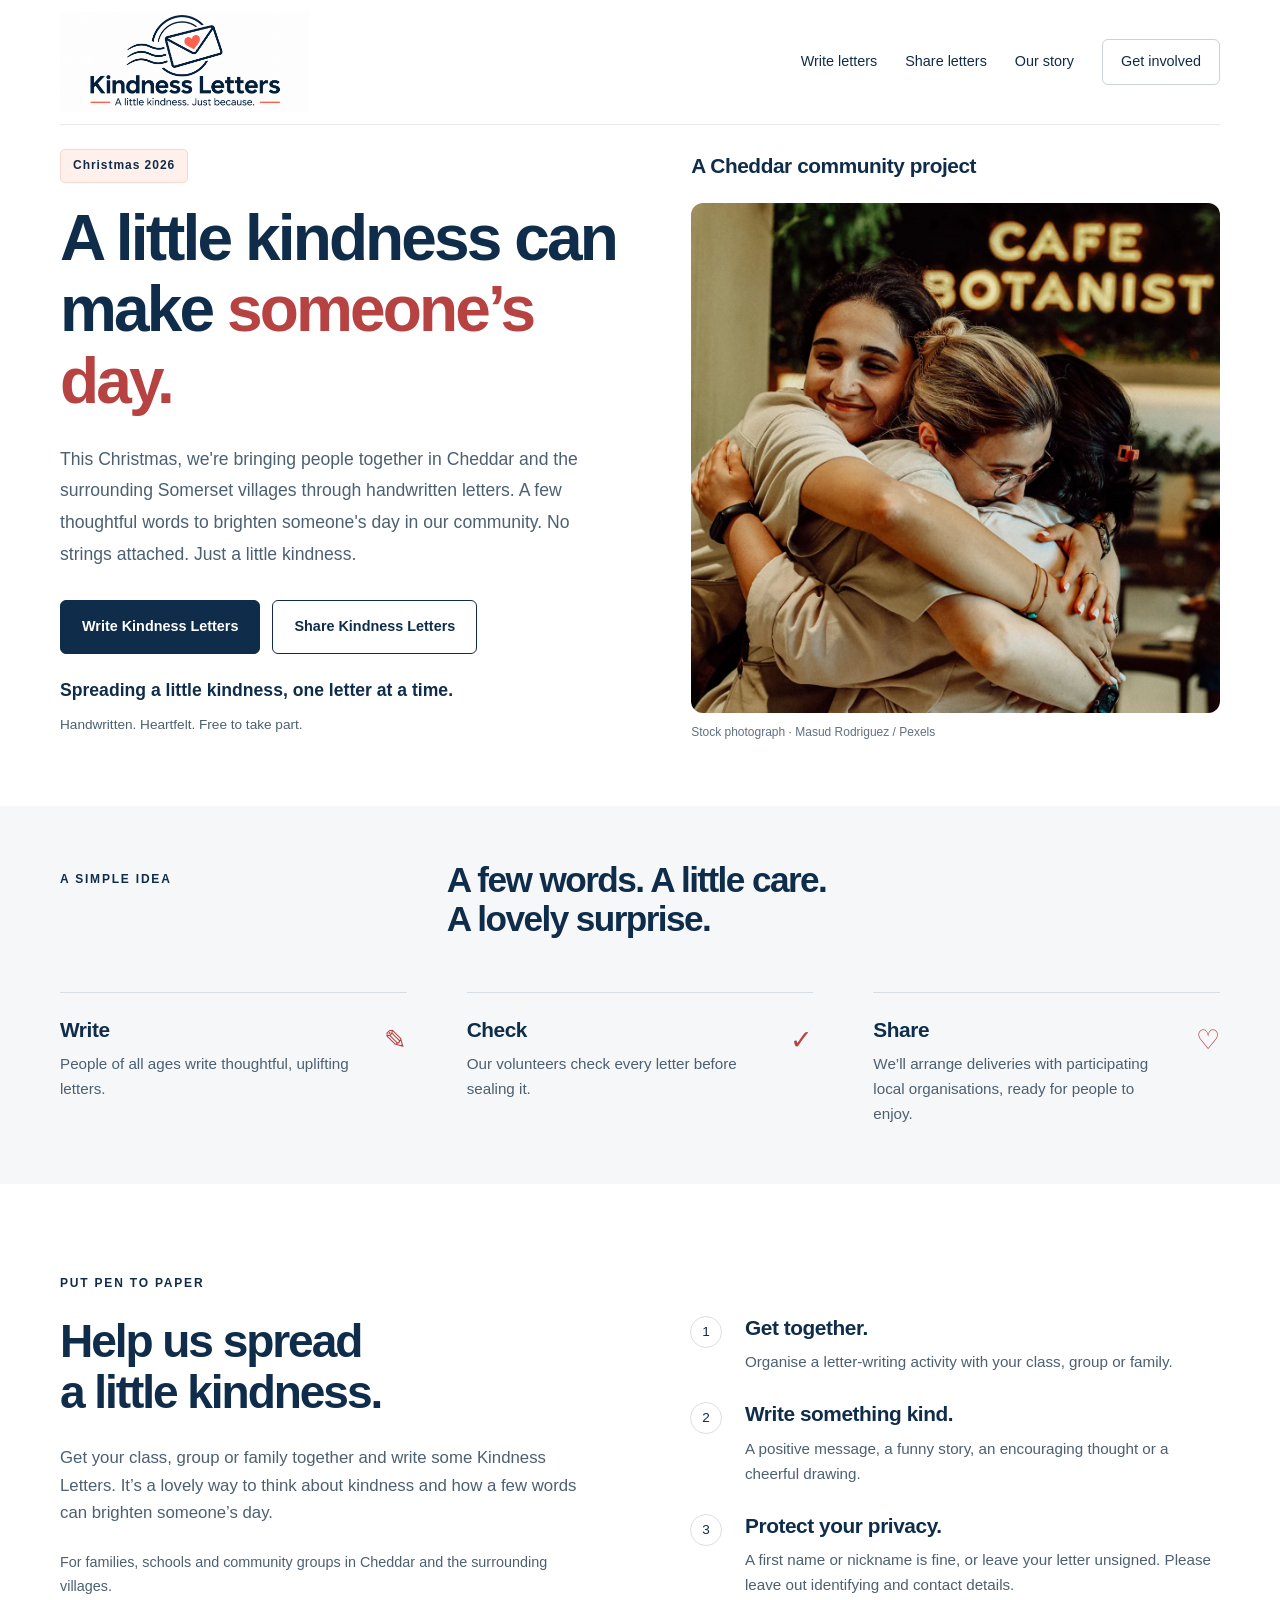
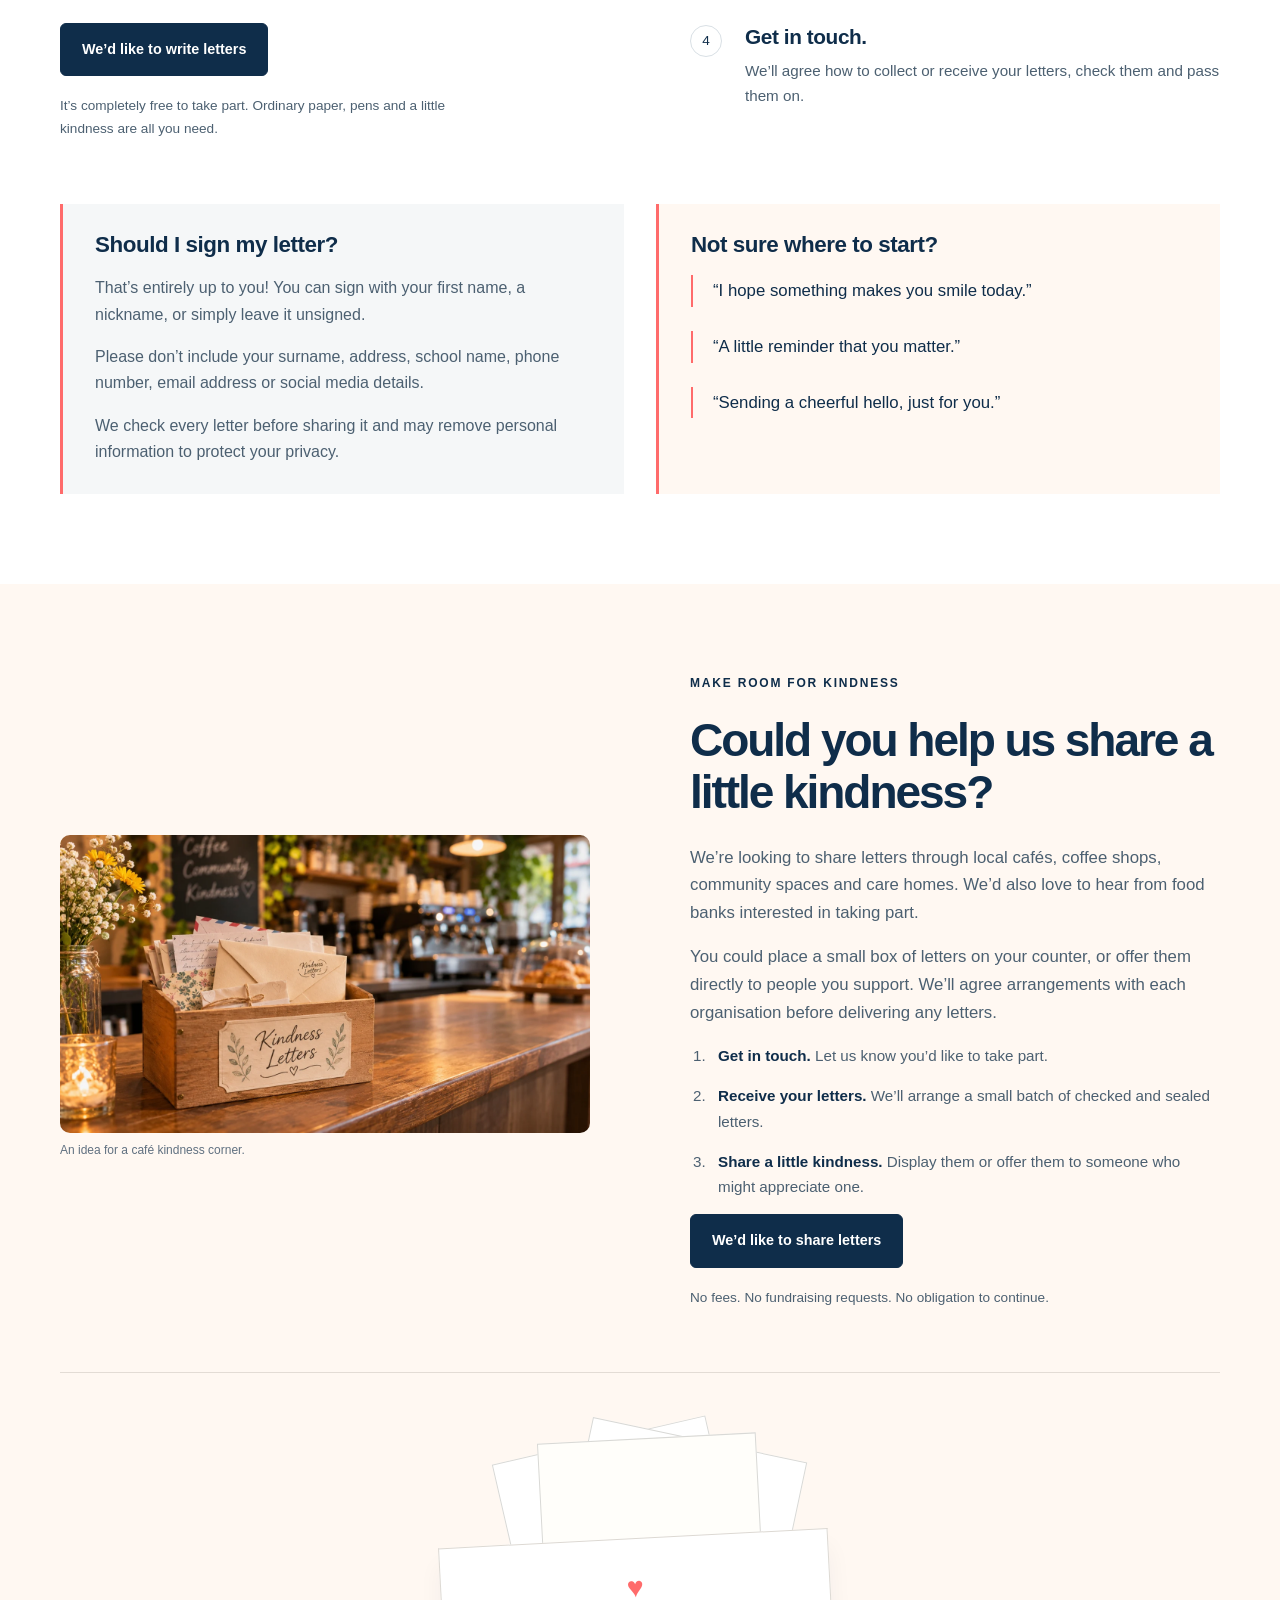
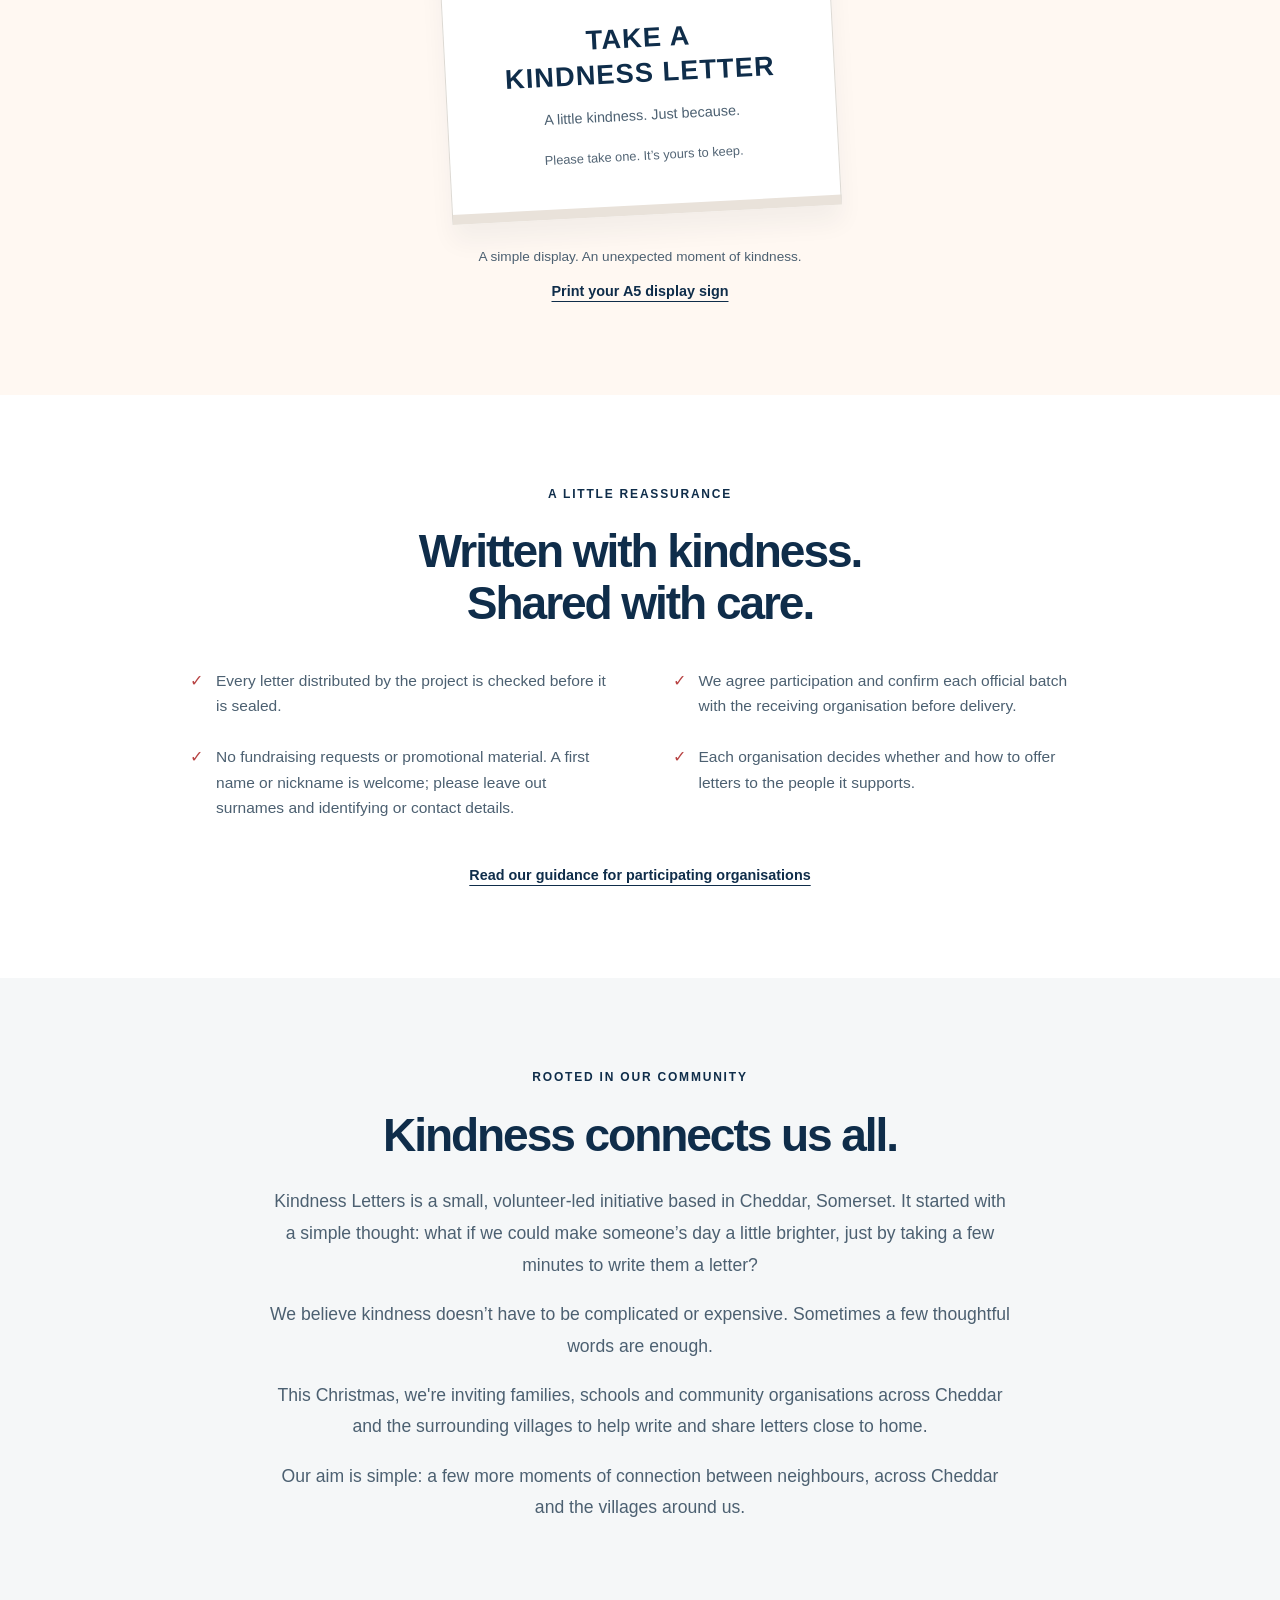
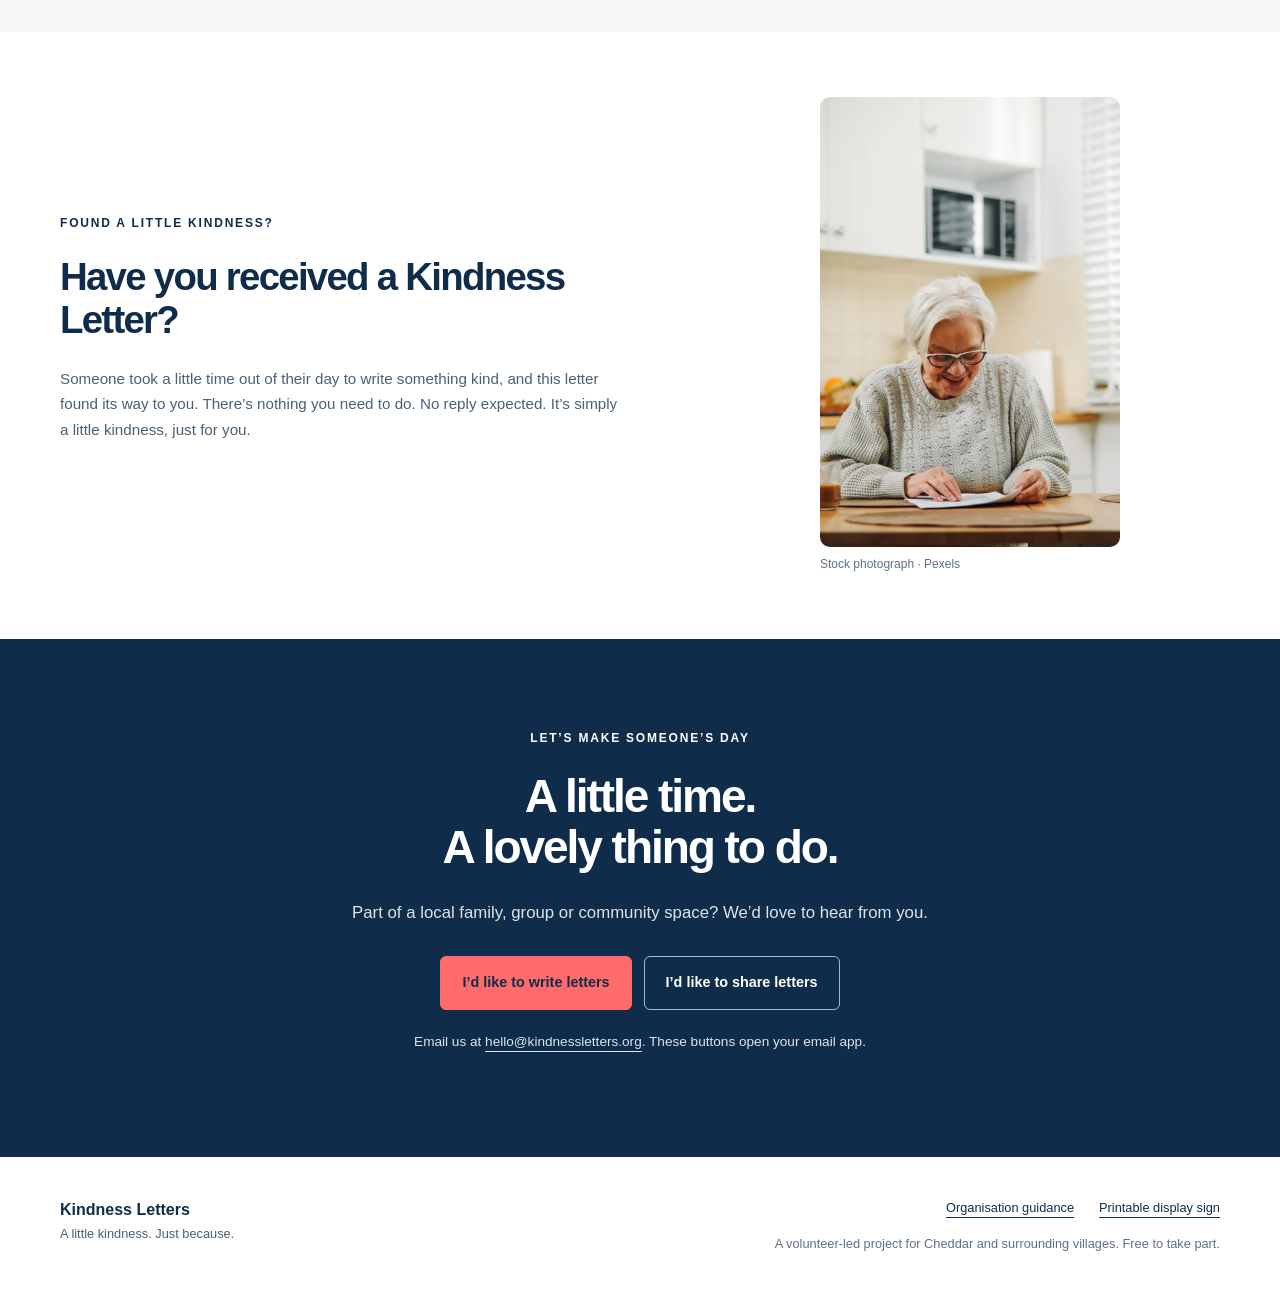
==== commit ae09db87: "Simplify writer audience and clarify planned community distribution" ====
--- a/site/index.html
+++ b/site/index.html
@@ -1,11 +1,11 @@
 <!doctype html><html lang="en-GB"><head><meta charset="utf-8"><meta name="viewport" content="width=device-width, initial-scale=1"><meta name="theme-color" content="#0F2D4A"><link rel="icon" href="assets/favicon.svg" type="image/svg+xml"><link rel="stylesheet" href="styles.css?v=20261121-writing-help"><script src="config.js?v=20261121-photos" defer></script><script src="app.js?v=20261121-photos" defer></script><title>Kindness Letters — Cheddar &amp; surrounding villages</title><meta name="description" content="A free, volunteer-led project sharing handwritten kindness in Cheddar, Somerset and surrounding villages. Help write or share letters in our community."><link rel="canonical" href="https://kindnessletters.org/"><meta property="og:title" content="Kindness Letters — Cheddar &amp; surrounding villages"><meta property="og:description" content="A little kindness in Cheddar and the surrounding Somerset villages. Help us write and share handwritten letters in our community."><meta property="og:type" content="website"><meta property="og:url" content="https://kindnessletters.org/"><meta name="twitter:card" content="summary"></head><body><a class="skip" href="#main">Skip to content</a><header class="header wrap"><a class="brand" href="index.html" aria-label="Kindness Letters home"><span class="brand-fallback" hidden>Kindness Letters<span>A little kindness. Just because.</span></span><img class="brand-logo" src="assets/kindness-letters-logo.png" width="1983" height="793" alt="Kindness Letters. A little kindness. Just because."></a><nav aria-label="Main navigation"><a href="index.html#write">Write letters</a><a href="index.html#offer">Share letters</a><a href="index.html#about">Our story</a><a class="nav-contact" href="index.html#contact">Get involved</a></nav></header>
 <main id="main">
 <section class="hero wrap"><div class="hero-labels"><span class="eyebrow campaign">Christmas 2026</span><p class="community-label">A Cheddar community project</p></div><div class="hero-copy"><h1 id="hero-title">A little kindness can make <span>someone’s day.</span></h1><p class="lead" id="hero-intro">This Christmas, we're bringing people together in Cheddar and the surrounding Somerset villages through handwritten letters. A few thoughtful words to brighten someone's day in our community. No strings attached. Just a little kindness.</p><div class="actions"><a class="button" href="#write">Write Kindness Letters</a><a class="button secondary" href="#offer">Share Kindness Letters</a></div><p class="hero-tagline">Spreading a little kindness, one letter at a time.</p><p class="small hero-note">Handwritten. Heartfelt. Free to take part.</p></div><figure class="hero-photo"><img src="assets/friends-hugging.webp" width="4413" height="5673" alt="Two friends sharing a hug outside a café." fetchpriority="high"><figcaption>Stock photograph · Masud Rodriguez / Pexels</figcaption></figure></section>
-<section class="how"><div class="wrap"><div class="section-top"><span class="eyebrow">A SIMPLE IDEA</span><h2>A few words. A little care.<br>A lovely surprise.</h2></div><div class="steps"><article><span class="step-icon" aria-hidden="true">✎</span><h3>Write</h3><p>People of all ages write thoughtful, uplifting letters.</p></article><article><span class="step-icon" aria-hidden="true">✓</span><h3>Check</h3><p>Our volunteers check every letter before sealing it.</p></article><article><span class="step-icon" aria-hidden="true">♡</span><h3>Share</h3><p>Letters are delivered to participating organisations in Cheddar and the surrounding villages for people to enjoy.</p></article></div></div></section>
-<section id="write" class="wrap split section"><div><span class="eyebrow">PUT PEN TO PAPER</span><h2>Help us spread<br>a little kindness.</h2><p>Get your class, group or family together and write some Kindness Letters. It’s a lovely way to think about kindness and how a few words can brighten someone’s day.</p><p class="audience">For schools, Cubs, Scouts, families and community groups in Cheddar and the surrounding villages.</p><a class="button" data-email="write" href="mailto:hello@kindnessletters.org?subject=We%27d%20like%20to%20write%20Kindness%20Letters">We’d like to write letters</a><p class="small">It’s completely free to take part. Ordinary paper, pens and a little kindness are all you need.</p></div><div><ol class="instructions"><li><h3>Get together.</h3><p>Organise a letter-writing activity with your class, group or family.</p></li><li><h3>Write something kind.</h3><p>A positive message, a funny story, an encouraging thought or a cheerful drawing.</p></li><li><h3>Protect your privacy.</h3><p>A first name or nickname is fine, or leave your letter unsigned. Please leave out identifying and contact details.</p></li><li><h3>Get in touch.</h3><p>We’ll agree how to collect or receive your letters, check them and pass them on.</p></li></ol></div><div class="writing-help"><aside class="signing-guidance" aria-labelledby="signing-heading"><h3 id="signing-heading">Should I sign my letter?</h3><p>That’s entirely up to you! You can sign with your first name, a nickname, or simply leave it unsigned.</p><p>Please don’t include your surname, address, school name, phone number, email address or social media details.</p><p>We check every letter before sharing it and may remove personal information to protect your privacy.</p></aside><div class="examples"><h3>Not sure where to start?</h3><div><blockquote>“I hope something makes you smile today.”</blockquote><blockquote>“A little reminder that you matter.”</blockquote><blockquote>“Sending a cheerful hello, just for you.”</blockquote></div></div></div></section>
-<section id="offer" class="offer"><div class="wrap split section"><figure class="sharing-photo cafe-photo"><img src="assets/cafe-corner.webp" width="1400" height="788" alt="A wooden box of Kindness Letters on a café counter." loading="lazy"><figcaption>An idea for a café kindness corner.</figcaption></figure><div><span class="eyebrow">MAKE ROOM FOR KINDNESS</span><h2>Could you help us share a little kindness?</h2><p>We’re looking for friendly community spaces in Cheddar and the surrounding villages where people can discover a Kindness Letter.</p><p>Place a small box of letters on your counter, or offer them directly to people you support. Cafés, libraries, community centres, food banks and care homes are all welcome.</p><ol class="compact-list"><li><strong>Get in touch.</strong> Let us know you’d like to take part.</li><li><strong>Receive your letters.</strong> We’ll arrange a small batch of checked and sealed letters.</li><li><strong>Share a little kindness.</strong> Display them or offer them to someone who might appreciate one.</li></ol><a class="button" data-email="share" href="mailto:hello@kindnessletters.org?subject=We%27d%20like%20to%20share%20Kindness%20Letters">We’d like to share letters</a><p class="small">No fees. No fundraising requests. No obligation to continue.</p></div><div class="display-resource"><div class="display-scene"><div class="display-letters" aria-hidden="true"><i></i><i></i><i></i></div><div class="display-box"><span class="heart" aria-hidden="true">♥</span><strong>TAKE A<br>KINDNESS LETTER</strong><p>A little kindness. Just because.</p><small>Please take one. It’s yours to keep.</small></div><p class="small">A simple display. An unexpected moment of kindness.</p><a class="text-link" href="display-sign.html">Print your A5 display sign</a></div></div></div></section>
+<section class="how"><div class="wrap"><div class="section-top"><span class="eyebrow">A SIMPLE IDEA</span><h2>A few words. A little care.<br>A lovely surprise.</h2></div><div class="steps"><article><span class="step-icon" aria-hidden="true">✎</span><h3>Write</h3><p>People of all ages write thoughtful, uplifting letters.</p></article><article><span class="step-icon" aria-hidden="true">✓</span><h3>Check</h3><p>Our volunteers check every letter before sealing it.</p></article><article><span class="step-icon" aria-hidden="true">♡</span><h3>Share</h3><p>We’ll arrange deliveries with participating local organisations, ready for people to enjoy.</p></article></div></div></section>
+<section id="write" class="wrap split section"><div><span class="eyebrow">PUT PEN TO PAPER</span><h2>Help us spread<br>a little kindness.</h2><p>Get your class, group or family together and write some Kindness Letters. It’s a lovely way to think about kindness and how a few words can brighten someone’s day.</p><p class="audience">For families, schools and community groups in Cheddar and the surrounding villages.</p><a class="button" data-email="write" href="mailto:hello@kindnessletters.org?subject=We%27d%20like%20to%20write%20Kindness%20Letters">We’d like to write letters</a><p class="small">It’s completely free to take part. Ordinary paper, pens and a little kindness are all you need.</p></div><div><ol class="instructions"><li><h3>Get together.</h3><p>Organise a letter-writing activity with your class, group or family.</p></li><li><h3>Write something kind.</h3><p>A positive message, a funny story, an encouraging thought or a cheerful drawing.</p></li><li><h3>Protect your privacy.</h3><p>A first name or nickname is fine, or leave your letter unsigned. Please leave out identifying and contact details.</p></li><li><h3>Get in touch.</h3><p>We’ll agree how to collect or receive your letters, check them and pass them on.</p></li></ol></div><div class="writing-help"><aside class="signing-guidance" aria-labelledby="signing-heading"><h3 id="signing-heading">Should I sign my letter?</h3><p>That’s entirely up to you! You can sign with your first name, a nickname, or simply leave it unsigned.</p><p>Please don’t include your surname, address, school name, phone number, email address or social media details.</p><p>We check every letter before sharing it and may remove personal information to protect your privacy.</p></aside><div class="examples"><h3>Not sure where to start?</h3><div><blockquote>“I hope something makes you smile today.”</blockquote><blockquote>“A little reminder that you matter.”</blockquote><blockquote>“Sending a cheerful hello, just for you.”</blockquote></div></div></div></section>
+<section id="offer" class="offer"><div class="wrap split section"><figure class="sharing-photo cafe-photo"><img src="assets/cafe-corner.webp" width="1400" height="788" alt="A wooden box of Kindness Letters on a café counter." loading="lazy"><figcaption>An idea for a café kindness corner.</figcaption></figure><div><span class="eyebrow">MAKE ROOM FOR KINDNESS</span><h2>Could you help us share a little kindness?</h2><p>We’re looking to share letters through local cafés, coffee shops, community spaces and care homes. We’d also love to hear from food banks interested in taking part.</p><p>You could place a small box of letters on your counter, or offer them directly to people you support. We’ll agree arrangements with each organisation before delivering any letters.</p><ol class="compact-list"><li><strong>Get in touch.</strong> Let us know you’d like to take part.</li><li><strong>Receive your letters.</strong> We’ll arrange a small batch of checked and sealed letters.</li><li><strong>Share a little kindness.</strong> Display them or offer them to someone who might appreciate one.</li></ol><a class="button" data-email="share" href="mailto:hello@kindnessletters.org?subject=We%27d%20like%20to%20share%20Kindness%20Letters">We’d like to share letters</a><p class="small">No fees. No fundraising requests. No obligation to continue.</p></div><div class="display-resource"><div class="display-scene"><div class="display-letters" aria-hidden="true"><i></i><i></i><i></i></div><div class="display-box"><span class="heart" aria-hidden="true">♥</span><strong>TAKE A<br>KINDNESS LETTER</strong><p>A little kindness. Just because.</p><small>Please take one. It’s yours to keep.</small></div><p class="small">A simple display. An unexpected moment of kindness.</p><a class="text-link" href="display-sign.html">Print your A5 display sign</a></div></div></div></section>
 <section class="wrap section care"><span class="eyebrow">A LITTLE REASSURANCE</span><h2>Written with kindness.<br>Shared with care.</h2><div class="care-grid"><p>Every letter distributed by the project is checked before it is sealed.</p><p>We agree participation and confirm each official batch with the receiving organisation before delivery.</p><p>No fundraising requests or promotional material. A first name or nickname is welcome; please leave out surnames and identifying or contact details.</p><p>Each organisation decides whether and how to offer letters to the people it supports.</p></div><a class="text-link" href="guidance.html">Read our guidance for participating organisations</a></section>
 <section id="about" class="about"><div class="wrap section about-inner"><span class="eyebrow">ROOTED IN OUR COMMUNITY</span><h2>Kindness connects us all.</h2><p>Kindness Letters is a small, volunteer-led initiative based in Cheddar, Somerset. It started with a simple thought: what if we could make someone’s day a little brighter, just by taking a few minutes to write them a letter?</p><p>We believe kindness doesn’t have to be complicated or expensive. Sometimes a few thoughtful words are enough.</p><p id="about-season">This Christmas, we’re inviting families, schools and community organisations across Cheddar and the surrounding villages to help write and share letters close to home.</p><p>Our aim is simple: a few more moments of connection between neighbours, across Cheddar and the villages around us.</p></div></section>
 <section class="wrap recipient" id="received"><div class="recipient-copy"><div><span class="eyebrow">FOUND A LITTLE KINDNESS?</span><h2>Have you received a Kindness Letter?</h2></div><p>Someone took a little time out of their day to write something kind, and this letter found its way to you. There’s nothing you need to do. No reply expected. It’s simply a little kindness, just for you.</p></div><figure class="recipient-photo"><img src="assets/writing-a-letter.webp" width="4293" height="6440" alt="An older woman smiling as she reads a letter at a table." loading="lazy"><figcaption>Stock photograph · Pexels</figcaption></figure></section>
-<section id="contact" class="contact"><div class="wrap section"><span class="eyebrow">LET’S MAKE SOMEONE’S DAY</span><h2>A little time.<br>A lovely thing to do.</h2><p>Part of a family, group or community space in Cheddar or a surrounding village? We’d love to hear from you.</p><div class="actions"><a class="button coral" data-email="write" href="mailto:hello@kindnessletters.org?subject=We%27d%20like%20to%20write%20Kindness%20Letters">I’d like to write letters</a><a class="button light" data-email="share" href="mailto:hello@kindnessletters.org?subject=We%27d%20like%20to%20share%20Kindness%20Letters">I’d like to share letters</a></div><p id="contact-status" class="small" role="status">Email us at <a href="mailto:hello@kindnessletters.org">hello@kindnessletters.org</a>.</p></div></section>
+<section id="contact" class="contact"><div class="wrap section"><span class="eyebrow">LET’S MAKE SOMEONE’S DAY</span><h2>A little time.<br>A lovely thing to do.</h2><p>Part of a local family, group or community space? We’d love to hear from you.</p><div class="actions"><a class="button coral" data-email="write" href="mailto:hello@kindnessletters.org?subject=We%27d%20like%20to%20write%20Kindness%20Letters">I’d like to write letters</a><a class="button light" data-email="share" href="mailto:hello@kindnessletters.org?subject=We%27d%20like%20to%20share%20Kindness%20Letters">I’d like to share letters</a></div><p id="contact-status" class="small" role="status">Email us at <a href="mailto:hello@kindnessletters.org">hello@kindnessletters.org</a>.</p></div></section>
 </main><footer class="wrap footer"><div><strong>Kindness Letters</strong><p>A little kindness. Just because.</p></div><div><a href="guidance.html">Organisation guidance</a><a href="display-sign.html">Printable display sign</a><span>A volunteer-led project for Cheddar and surrounding villages. Free to take part.</span></div></footer></body></html>
